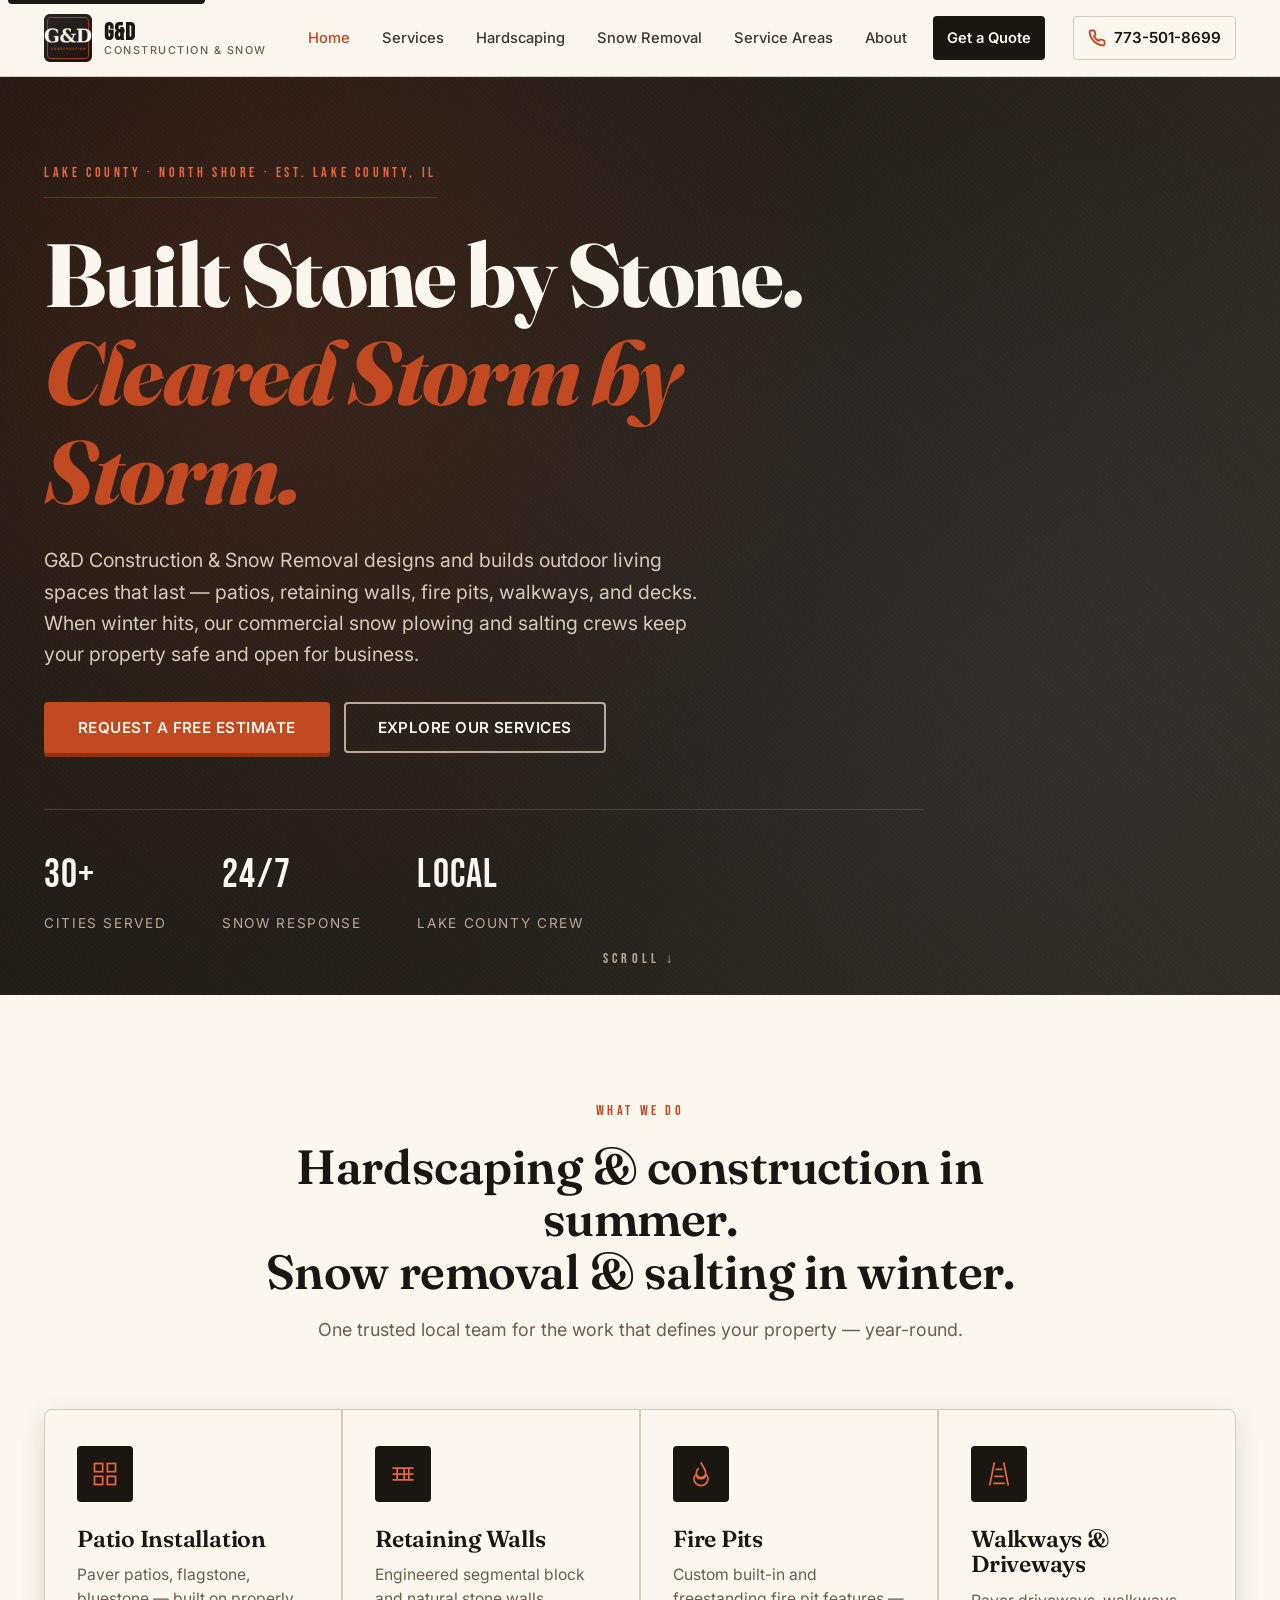
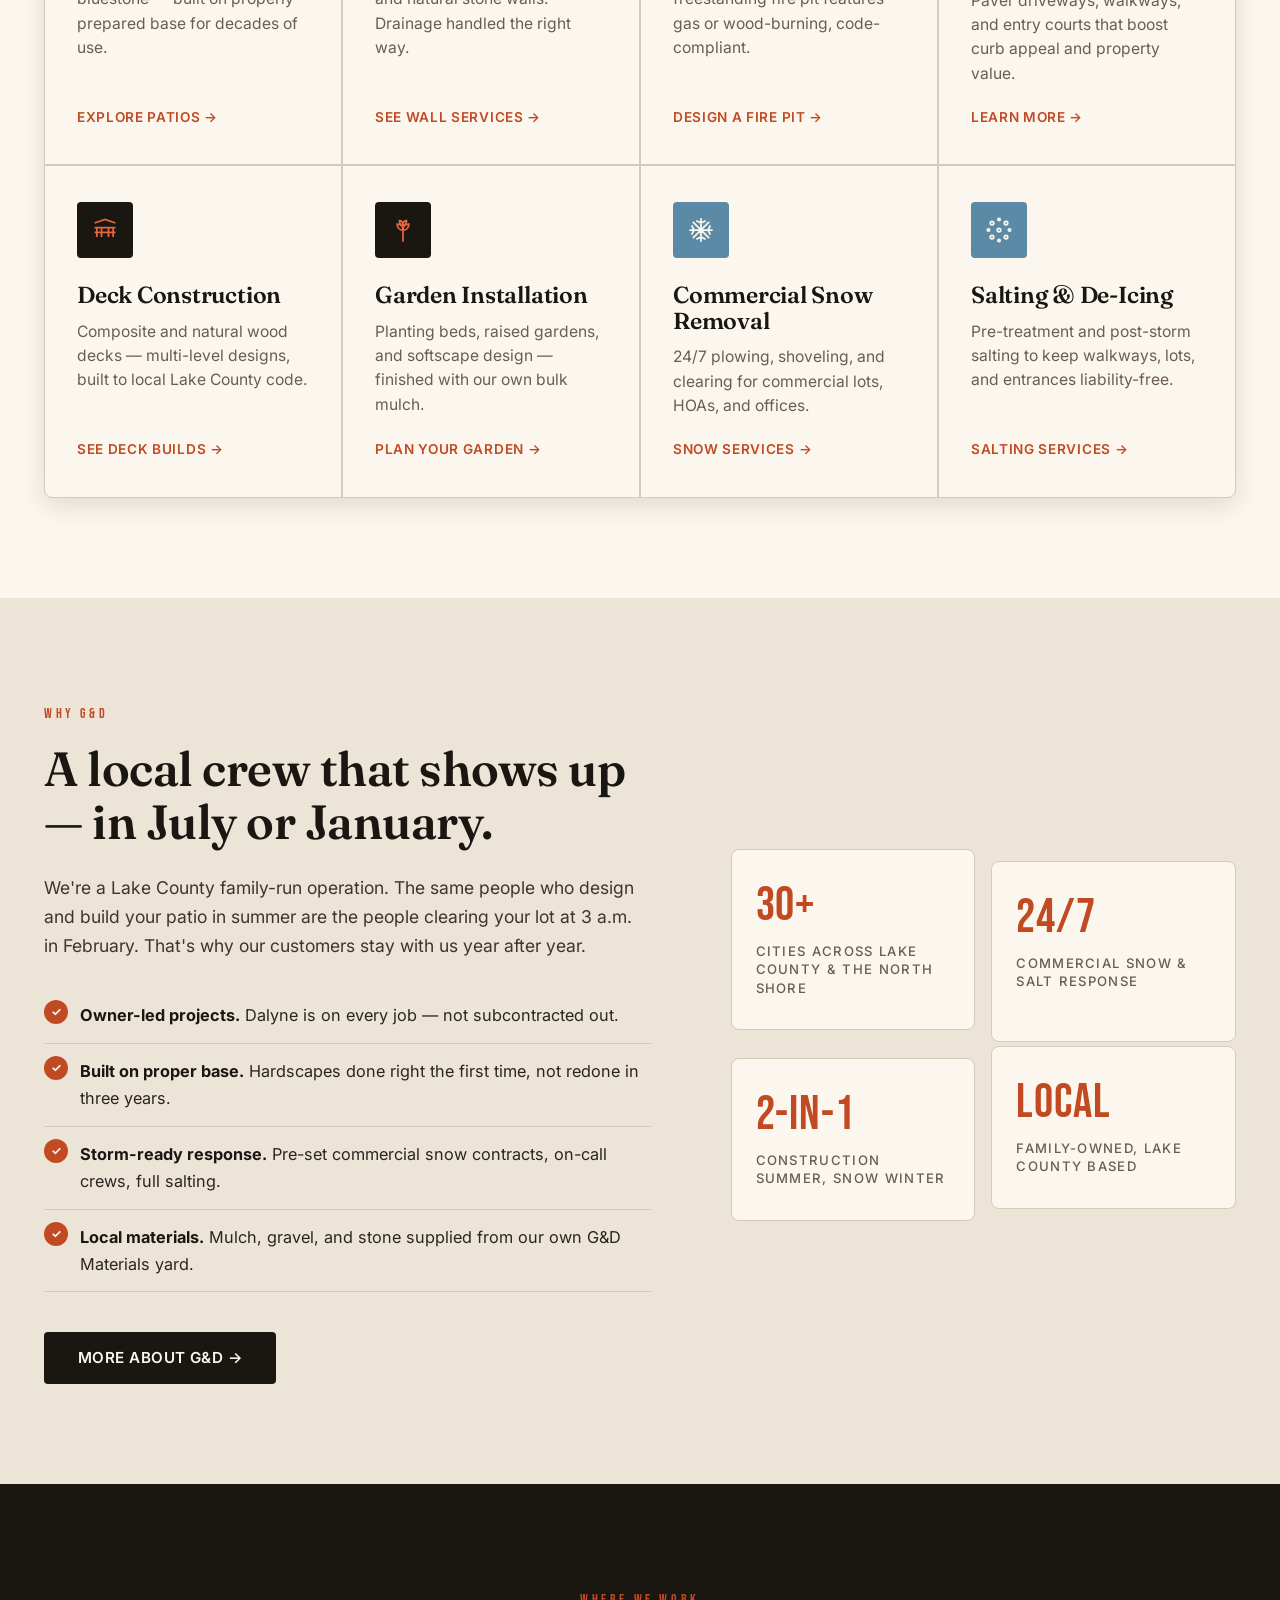
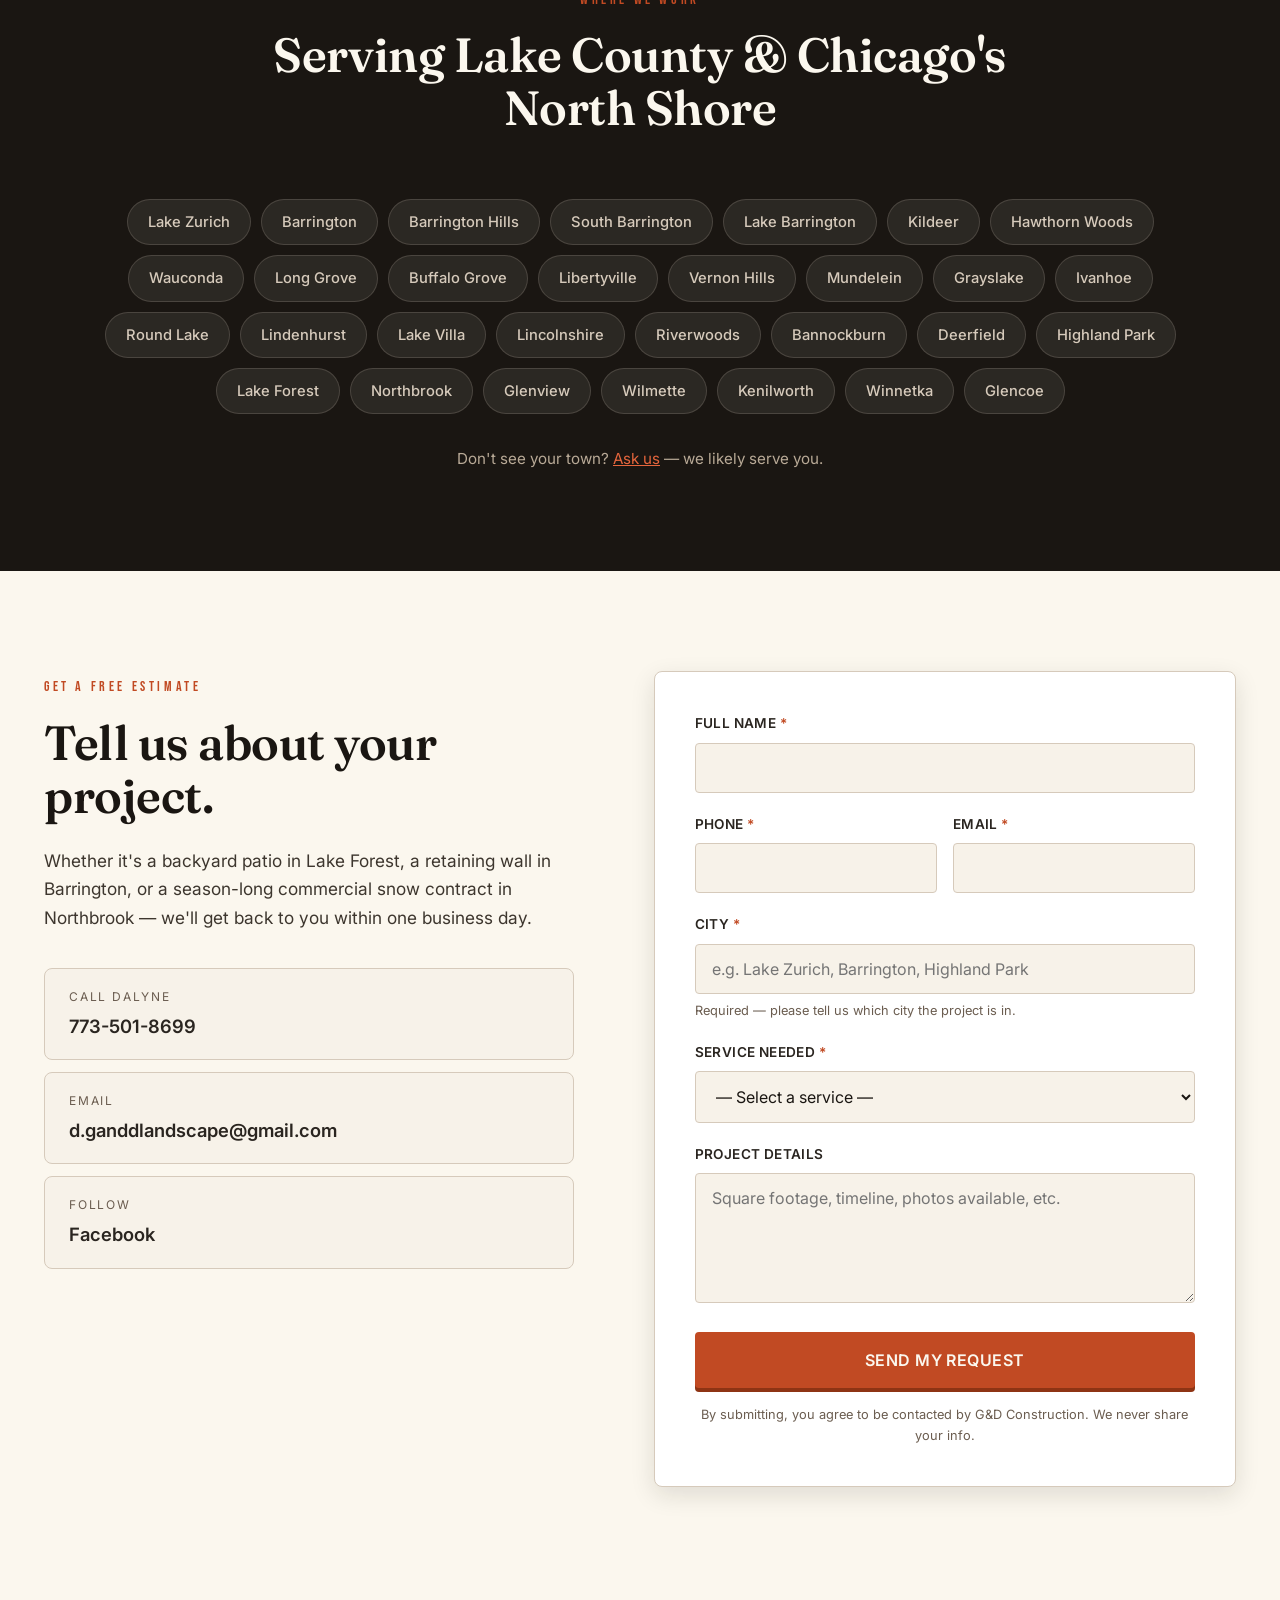
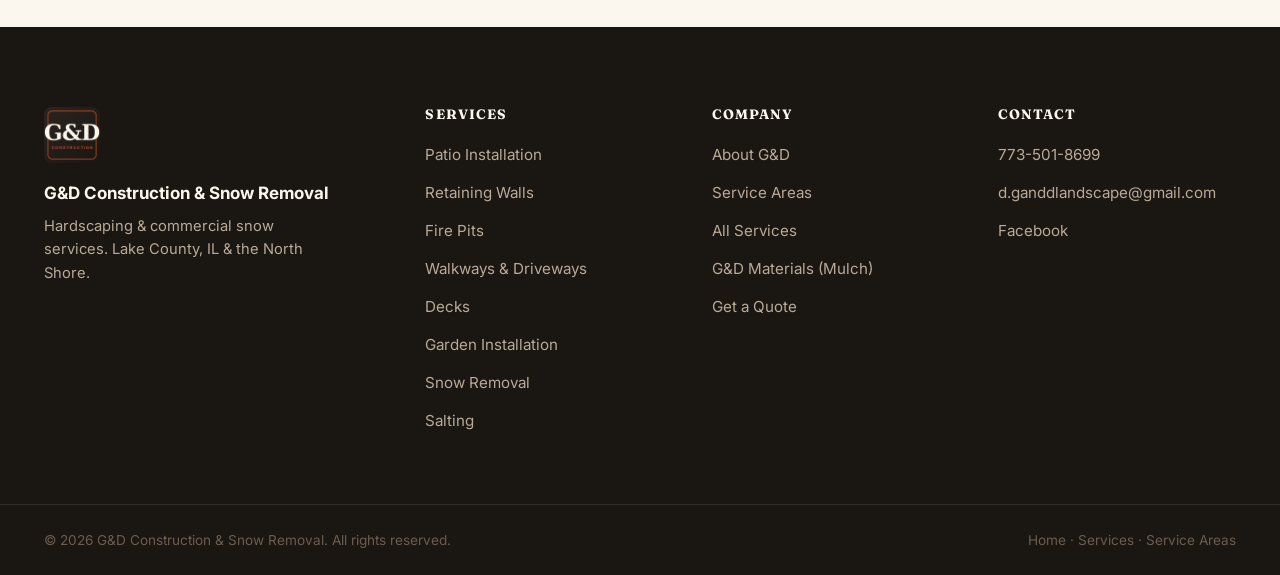
==== index.html @ 73d2a0c6 "Add files via upload" ====
<!DOCTYPE html>
<html lang="en">
<head>
<meta charset="UTF-8">
<meta name="viewport" content="width=device-width, initial-scale=1.0">
<title>G&D Construction & Snow Removal | Hardscaping, Patios & Snow Plowing in Lake County, IL</title>
<meta name="description" content="G&D Construction & Snow Removal serves Lake County and Chicago's North Shore with patios, retaining walls, fire pits, decks, driveways, and commercial snow removal & salting. Call 773-501-8699.">
<meta name="keywords" content="hardscaping Lake County IL, patio installation North Shore, retaining walls, fire pits, snow removal Lake County, commercial snow plowing, salting services, decks, driveways, walkways, Lake Zurich, Barrington, Highland Park, Lake Forest">
<meta name="author" content="G&D Construction & Snow Removal">
<meta name="robots" content="index, follow">
<link rel="canonical" href="https://gdconstructionsnow.com/">

<!-- Open Graph -->
<meta property="og:title" content="G&D Construction & Snow Removal | Lake County & North Shore">
<meta property="og:description" content="Premier hardscaping, patios, retaining walls, decks, and commercial snow removal across Lake County and Chicago's North Shore.">
<meta property="og:type" content="website">
<meta property="og:url" content="https://gdconstructionsnow.com/">
<meta property="og:image" content="https://gdconstructionsnow.com/og-image.jpg">

<!-- Twitter Card -->
<meta name="twitter:card" content="summary_large_image">
<meta name="twitter:title" content="G&D Construction & Snow Removal">
<meta name="twitter:description" content="Hardscaping, patios, retaining walls, and commercial snow removal in Lake County, IL.">

<link rel="manifest" href="manifest.json">
<link rel="icon" type="image/png" href="GD.png">

<!-- Fonts -->
<link rel="preconnect" href="https://fonts.googleapis.com">
<link rel="preconnect" href="https://fonts.gstatic.com" crossorigin>
<link rel="stylesheet" href="https://fonts.googleapis.com/css2?family=Bebas+Neue&family=Fraunces:ital,opsz,wght@0,9..144,400;0,9..144,600;0,9..144,800;1,9..144,400&family=Inter:wght@400;500;600;700&display=swap">

<link rel="stylesheet" href="styles.css">

<!-- Schema.org LocalBusiness -->
<script type="application/ld+json">
{
  "@context": "https://schema.org",
  "@type": "GeneralContractor",
  "name": "G&D Construction & Snow Removal",
  "image": "https://gdconstructionsnow.com/GD.png",
  "@id": "https://gdconstructionsnow.com/",
  "url": "https://gdconstructionsnow.com/",
  "telephone": "+1-773-501-8699",
  "email": "d.ganddlandscape@gmail.com",
  "priceRange": "$$",
  "address": {
    "@type": "PostalAddress",
    "addressRegion": "IL",
    "addressCountry": "US",
    "addressLocality": "Lake County"
  },
  "areaServed": [
    "Kildeer, IL", "Wauconda, IL", "Lake Zurich, IL", "Grayslake, IL", "Ivanhoe, IL",
    "Round Lake, IL", "Lindenhurst, IL", "Lake Villa, IL", "Barrington Hills, IL",
    "South Barrington, IL", "Lake Barrington, IL", "Winnetka, IL", "Glencoe, IL",
    "Highland Park, IL", "Lake Forest, IL", "Northbrook, IL", "Wilmette, IL",
    "Glenview, IL", "Deerfield, IL", "Kenilworth, IL", "Libertyville, IL",
    "Vernon Hills, IL", "Mundelein, IL", "Long Grove, IL", "Buffalo Grove, IL",
    "Barrington, IL", "Lincolnshire, IL", "Hawthorn Woods, IL", "Riverwoods, IL",
    "Bannockburn, IL"
  ],
  "openingHoursSpecification": {
    "@type": "OpeningHoursSpecification",
    "dayOfWeek": ["Monday","Tuesday","Wednesday","Thursday","Friday","Saturday"],
    "opens": "07:00",
    "closes": "18:00"
  },
  "sameAs": [
    "https://www.facebook.com/profile.php?id=61575381793663"
  ],
  "hasOfferCatalog": {
    "@type": "OfferCatalog",
    "name": "Construction & Snow Services",
    "itemListElement": [
      {"@type":"Offer","itemOffered":{"@type":"Service","name":"Patio Installation"}},
      {"@type":"Offer","itemOffered":{"@type":"Service","name":"Retaining Walls"}},
      {"@type":"Offer","itemOffered":{"@type":"Service","name":"Fire Pits"}},
      {"@type":"Offer","itemOffered":{"@type":"Service","name":"Walkways & Driveways"}},
      {"@type":"Offer","itemOffered":{"@type":"Service","name":"Decks"}},
      {"@type":"Offer","itemOffered":{"@type":"Service","name":"Garden Construction"}},
      {"@type":"Offer","itemOffered":{"@type":"Service","name":"Commercial Snow Removal"}},
      {"@type":"Offer","itemOffered":{"@type":"Service","name":"Salting Services"}}
    ]
  }
}
</script>
</head>
<body>

<!-- Skip link for accessibility -->
<a href="#main" class="skip-link">Skip to main content</a>

<!-- Header -->
<header class="site-header">
  <div class="container header-inner">
    <a href="index.html" class="logo" aria-label="G&D Construction & Snow Removal home">
      <img src="GD.png" alt="G&D Construction Logo" width="56" height="56">
      <span class="logo-text"><strong>G&amp;D</strong><em>Construction &amp; Snow</em></span>
    </a>
    <nav class="primary-nav" aria-label="Primary">
      <button class="nav-toggle" aria-expanded="false" aria-controls="nav-menu">
        <span></span><span></span><span></span>
        <span class="sr-only">Menu</span>
      </button>
      <ul id="nav-menu">
        <li><a href="index.html" class="active">Home</a></li>
        <li><a href="services.html">Services</a></li>
        <li><a href="hardscaping.html">Hardscaping</a></li>
        <li><a href="snow-removal.html">Snow Removal</a></li>
        <li><a href="service-areas.html">Service Areas</a></li>
        <li><a href="about.html">About</a></li>
        <li><a href="#contact" class="btn-nav">Get a Quote</a></li>
      </ul>
    </nav>
    <a href="tel:7735018699" class="phone-cta" aria-label="Call 773-501-8699">
      <svg width="18" height="18" viewBox="0 0 24 24" fill="none" stroke="currentColor" stroke-width="2.5"><path d="M22 16.92v3a2 2 0 0 1-2.18 2 19.79 19.79 0 0 1-8.63-3.07 19.5 19.5 0 0 1-6-6 19.79 19.79 0 0 1-3.07-8.67A2 2 0 0 1 4.11 2h3a2 2 0 0 1 2 1.72 12.84 12.84 0 0 0 .7 2.81 2 2 0 0 1-.45 2.11L8.09 9.91a16 16 0 0 0 6 6l1.27-1.27a2 2 0 0 1 2.11-.45 12.84 12.84 0 0 0 2.81.7A2 2 0 0 1 22 16.92z"/></svg>
      773-501-8699
    </a>
  </div>
</header>

<main id="main">

<!-- Hero -->
<section class="hero">
  <div class="hero-bg" aria-hidden="true"></div>
  <div class="container hero-inner">
    <div class="hero-content">
      <span class="eyebrow">Lake County &middot; North Shore &middot; Est. Lake County, IL</span>
      <h1>Built Stone by Stone.<br><span class="accent">Cleared Storm by Storm.</span></h1>
      <p class="lede">G&amp;D Construction &amp; Snow Removal designs and builds outdoor living spaces that last — patios, retaining walls, fire pits, walkways, and decks. When winter hits, our commercial snow plowing and salting crews keep your property safe and open for business.</p>
      <div class="hero-ctas">
        <a href="#contact" class="btn btn-primary">Request a Free Estimate</a>
        <a href="services.html" class="btn btn-ghost">Explore Our Services</a>
      </div>
      <ul class="hero-trust">
        <li><strong>30+</strong> Cities Served</li>
        <li><strong>24/7</strong> Snow Response</li>
        <li><strong>Local</strong> Lake County Crew</li>
      </ul>
    </div>
  </div>
  <div class="hero-scroll" aria-hidden="true">Scroll ↓</div>
</section>

<!-- Services Grid -->
<section class="services-section section-pad" id="services">
  <div class="container">
    <div class="section-head">
      <span class="section-eyebrow">What We Do</span>
      <h2>Hardscaping &amp; construction in summer.<br>Snow removal &amp; salting in winter.</h2>
      <p>One trusted local team for the work that defines your property — year-round.</p>
    </div>

    <div class="service-grid">
      <a href="patios.html" class="service-card">
        <div class="service-icon" aria-hidden="true">
          <svg viewBox="0 0 24 24" fill="none" stroke="currentColor" stroke-width="1.5"><rect x="3" y="3" width="7" height="7"/><rect x="14" y="3" width="7" height="7"/><rect x="3" y="14" width="7" height="7"/><rect x="14" y="14" width="7" height="7"/></svg>
        </div>
        <h3>Patio Installation</h3>
        <p>Paver patios, flagstone, bluestone — built on properly prepared base for decades of use.</p>
        <span class="card-link">Explore patios →</span>
      </a>

      <a href="retaining-walls.html" class="service-card">
        <div class="service-icon" aria-hidden="true">
          <svg viewBox="0 0 24 24" fill="none" stroke="currentColor" stroke-width="1.5"><path d="M3 7h18M3 12h18M3 17h18M7 7v10M13 7v10M17 7v10"/></svg>
        </div>
        <h3>Retaining Walls</h3>
        <p>Engineered segmental block and natural stone walls. Drainage handled the right way.</p>
        <span class="card-link">See wall services →</span>
      </a>

      <a href="fire-pits.html" class="service-card">
        <div class="service-icon" aria-hidden="true">
          <svg viewBox="0 0 24 24" fill="none" stroke="currentColor" stroke-width="1.5"><path d="M12 2c1 4 4 5 4 9a4 4 0 0 1-8 0c0-2 1-3 2-4M12 22a6 6 0 0 0 6-6c0-2-1-3-2-4 0 3-2 4-4 4s-4-1-4-4c-1 1-2 2-2 4a6 6 0 0 0 6 6z"/></svg>
        </div>
        <h3>Fire Pits</h3>
        <p>Custom built-in and freestanding fire pit features — gas or wood-burning, code-compliant.</p>
        <span class="card-link">Design a fire pit →</span>
      </a>

      <a href="walkways-driveways.html" class="service-card">
        <div class="service-icon" aria-hidden="true">
          <svg viewBox="0 0 24 24" fill="none" stroke="currentColor" stroke-width="1.5"><path d="M4 22l4-20M20 22l-4-20M9 8h6M8 14h8M7 20h10"/></svg>
        </div>
        <h3>Walkways &amp; Driveways</h3>
        <p>Paver driveways, walkways, and entry courts that boost curb appeal and property value.</p>
        <span class="card-link">Learn more →</span>
      </a>

      <a href="decks.html" class="service-card">
        <div class="service-icon" aria-hidden="true">
          <svg viewBox="0 0 24 24" fill="none" stroke="currentColor" stroke-width="1.5"><path d="M3 10h18M3 14h18M5 10v8M9 10v8M15 10v8M19 10v8M3 6l9-3 9 3"/></svg>
        </div>
        <h3>Deck Construction</h3>
        <p>Composite and natural wood decks — multi-level designs, built to local Lake County code.</p>
        <span class="card-link">See deck builds →</span>
      </a>

      <a href="gardens.html" class="service-card">
        <div class="service-icon" aria-hidden="true">
          <svg viewBox="0 0 24 24" fill="none" stroke="currentColor" stroke-width="1.5"><path d="M12 22V12M12 12c-3 0-5-2-5-5 3 0 5 2 5 5zM12 12c3 0 5-2 5-5-3 0-5 2-5 5zM12 8c0-2 1-4 3-4 0 2-1 4-3 4zM12 8c0-2-1-4-3-4 0 2 1 4 3 4z"/></svg>
        </div>
        <h3>Garden Installation</h3>
        <p>Planting beds, raised gardens, and softscape design — finished with our own bulk mulch.</p>
        <span class="card-link">Plan your garden →</span>
      </a>

      <a href="snow-removal.html" class="service-card service-card-snow">
        <div class="service-icon" aria-hidden="true">
          <svg viewBox="0 0 24 24" fill="none" stroke="currentColor" stroke-width="1.5"><path d="M12 2v20M2 12h20M5 5l14 14M19 5L5 19M8 4l4 2 4-2M8 20l4-2 4 2M4 8l2 4-2 4M20 8l-2 4 2 4"/></svg>
        </div>
        <h3>Commercial Snow Removal</h3>
        <p>24/7 plowing, shoveling, and clearing for commercial lots, HOAs, and offices.</p>
        <span class="card-link">Snow services →</span>
      </a>

      <a href="salting.html" class="service-card service-card-snow">
        <div class="service-icon" aria-hidden="true">
          <svg viewBox="0 0 24 24" fill="none" stroke="currentColor" stroke-width="1.5"><circle cx="6" cy="6" r="1.5"/><circle cx="18" cy="6" r="1.5"/><circle cx="6" cy="18" r="1.5"/><circle cx="18" cy="18" r="1.5"/><circle cx="12" cy="12" r="1.5"/><circle cx="12" cy="3" r="1"/><circle cx="12" cy="21" r="1"/><circle cx="3" cy="12" r="1"/><circle cx="21" cy="12" r="1"/></svg>
        </div>
        <h3>Salting &amp; De-Icing</h3>
        <p>Pre-treatment and post-storm salting to keep walkways, lots, and entrances liability-free.</p>
        <span class="card-link">Salting services →</span>
      </a>
    </div>
  </div>
</section>

<!-- Why Us -->
<section class="why-section section-pad">
  <div class="container why-inner">
    <div class="why-text">
      <span class="section-eyebrow">Why G&amp;D</span>
      <h2>A local crew that shows up — in July or January.</h2>
      <p>We're a Lake County family-run operation. The same people who design and build your patio in summer are the people clearing your lot at 3 a.m. in February. That's why our customers stay with us year after year.</p>
      <ul class="why-list">
        <li><strong>Owner-led projects.</strong> Dalyne is on every job — not subcontracted out.</li>
        <li><strong>Built on proper base.</strong> Hardscapes done right the first time, not redone in three years.</li>
        <li><strong>Storm-ready response.</strong> Pre-set commercial snow contracts, on-call crews, full salting.</li>
        <li><strong>Local materials.</strong> Mulch, gravel, and stone supplied from our own G&amp;D Materials yard.</li>
      </ul>
      <a href="about.html" class="btn btn-secondary">More about G&amp;D →</a>
    </div>
    <div class="why-stats">
      <div class="stat"><span class="stat-num">30+</span><span class="stat-label">Cities Across Lake County &amp; the North Shore</span></div>
      <div class="stat"><span class="stat-num">24/7</span><span class="stat-label">Commercial Snow &amp; Salt Response</span></div>
      <div class="stat"><span class="stat-num">2-in-1</span><span class="stat-label">Construction Summer, Snow Winter</span></div>
      <div class="stat"><span class="stat-num">Local</span><span class="stat-label">Family-Owned, Lake County Based</span></div>
    </div>
  </div>
</section>

<!-- Service Areas Strip -->
<section class="areas-strip section-pad">
  <div class="container">
    <div class="section-head section-head-light">
      <span class="section-eyebrow">Where We Work</span>
      <h2>Serving Lake County &amp; Chicago's North Shore</h2>
    </div>
    <div class="areas-cloud">
      <a href="service-areas.html#lake-zurich">Lake Zurich</a>
      <a href="service-areas.html#barrington">Barrington</a>
      <a href="service-areas.html#barrington-hills">Barrington Hills</a>
      <a href="service-areas.html#south-barrington">South Barrington</a>
      <a href="service-areas.html#lake-barrington">Lake Barrington</a>
      <a href="service-areas.html#kildeer">Kildeer</a>
      <a href="service-areas.html#hawthorn-woods">Hawthorn Woods</a>
      <a href="service-areas.html#wauconda">Wauconda</a>
      <a href="service-areas.html#long-grove">Long Grove</a>
      <a href="service-areas.html#buffalo-grove">Buffalo Grove</a>
      <a href="service-areas.html#libertyville">Libertyville</a>
      <a href="service-areas.html#vernon-hills">Vernon Hills</a>
      <a href="service-areas.html#mundelein">Mundelein</a>
      <a href="service-areas.html#grayslake">Grayslake</a>
      <a href="service-areas.html#ivanhoe">Ivanhoe</a>
      <a href="service-areas.html#round-lake">Round Lake</a>
      <a href="service-areas.html#lindenhurst">Lindenhurst</a>
      <a href="service-areas.html#lake-villa">Lake Villa</a>
      <a href="service-areas.html#lincolnshire">Lincolnshire</a>
      <a href="service-areas.html#riverwoods">Riverwoods</a>
      <a href="service-areas.html#bannockburn">Bannockburn</a>
      <a href="service-areas.html#deerfield">Deerfield</a>
      <a href="service-areas.html#highland-park">Highland Park</a>
      <a href="service-areas.html#lake-forest">Lake Forest</a>
      <a href="service-areas.html#northbrook">Northbrook</a>
      <a href="service-areas.html#glenview">Glenview</a>
      <a href="service-areas.html#wilmette">Wilmette</a>
      <a href="service-areas.html#kenilworth">Kenilworth</a>
      <a href="service-areas.html#winnetka">Winnetka</a>
      <a href="service-areas.html#glencoe">Glencoe</a>
    </div>
    <p class="areas-note">Don't see your town? <a href="#contact">Ask us</a> — we likely serve you.</p>
  </div>
</section>

<!-- Contact / Quote Form -->
<section class="contact-section section-pad" id="contact">
  <div class="container contact-inner">
    <div class="contact-text">
      <span class="section-eyebrow">Get a Free Estimate</span>
      <h2>Tell us about your project.</h2>
      <p>Whether it's a backyard patio in Lake Forest, a retaining wall in Barrington, or a season-long commercial snow contract in Northbrook — we'll get back to you within one business day.</p>

      <div class="contact-cards">
        <a href="tel:7735018699" class="contact-card">
          <span class="contact-card-label">Call Dalyne</span>
          <strong>773-501-8699</strong>
        </a>
        <a href="mailto:d.ganddlandscape@gmail.com" class="contact-card">
          <span class="contact-card-label">Email</span>
          <strong>d.ganddlandscape@gmail.com</strong>
        </a>
        <a href="https://www.facebook.com/profile.php?id=61575381793663" class="contact-card" target="_blank" rel="noopener">
          <span class="contact-card-label">Follow</span>
          <strong>Facebook</strong>
        </a>
      </div>
    </div>

    <form class="quote-form" action="https://formsubmit.co/d.ganddlandscape@gmail.com" method="POST">
      <input type="hidden" name="_subject" value="New Quote Request — G&D Construction Website">
      <input type="hidden" name="_captcha" value="true">
      <input type="hidden" name="_template" value="table">
      <input type="hidden" name="_next" value="https://gdconstructionsnow.com/thank-you.html">
      <input type="text" name="_honey" style="display:none">

      <div class="form-row">
        <label for="name">Full Name <span class="req">*</span></label>
        <input type="text" id="name" name="name" required autocomplete="name">
      </div>

      <div class="form-row form-row-split">
        <div>
          <label for="phone">Phone <span class="req">*</span></label>
          <input type="tel" id="phone" name="phone" required autocomplete="tel">
        </div>
        <div>
          <label for="email">Email <span class="req">*</span></label>
          <input type="email" id="email" name="email" required autocomplete="email">
        </div>
      </div>

      <!-- City is MANDATORY per client request -->
      <div class="form-row">
        <label for="city">City <span class="req">*</span></label>
        <input type="text" id="city" name="city" required placeholder="e.g. Lake Zurich, Barrington, Highland Park" autocomplete="address-level2">
        <small class="form-help">Required — please tell us which city the project is in.</small>
      </div>

      <div class="form-row">
        <label for="service">Service Needed <span class="req">*</span></label>
        <select id="service" name="service" required>
          <option value="">— Select a service —</option>
          <optgroup label="Construction & Hardscaping">
            <option>Patio Installation</option>
            <option>Retaining Wall</option>
            <option>Fire Pit</option>
            <option>Walkway</option>
            <option>Driveway (Pavers)</option>
            <option>Deck Construction</option>
            <option>Garden / Landscape Beds</option>
          </optgroup>
          <optgroup label="Snow & Ice">
            <option>Residential Snow Removal</option>
            <option>Commercial Snow Removal</option>
            <option>Salting / De-Icing</option>
            <option>Seasonal Snow Contract</option>
          </optgroup>
          <optgroup label="Mulch & Materials">
            <option>Bulk Mulch Delivery</option>
            <option>Gravel / Stone / Topsoil</option>
          </optgroup>
          <option>Other / Not Sure Yet</option>
        </select>
      </div>

      <div class="form-row">
        <label for="message">Project Details</label>
        <textarea id="message" name="message" rows="5" placeholder="Square footage, timeline, photos available, etc."></textarea>
      </div>

      <button type="submit" class="btn btn-primary btn-block">Send My Request</button>
      <p class="form-foot">By submitting, you agree to be contacted by G&amp;D Construction. We never share your info.</p>
    </form>
  </div>
</section>

</main>

<!-- Footer -->
<footer class="site-footer">
  <div class="container footer-inner">
    <div class="footer-col footer-brand">
      <img src="GD.png" alt="G&D Construction Logo" width="56" height="56">
      <p><strong>G&amp;D Construction &amp; Snow Removal</strong></p>
      <p class="footer-tag">Hardscaping &amp; commercial snow services. Lake County, IL &amp; the North Shore.</p>
    </div>

    <div class="footer-col">
      <h4>Services</h4>
      <ul>
        <li><a href="patios.html">Patio Installation</a></li>
        <li><a href="retaining-walls.html">Retaining Walls</a></li>
        <li><a href="fire-pits.html">Fire Pits</a></li>
        <li><a href="walkways-driveways.html">Walkways &amp; Driveways</a></li>
        <li><a href="decks.html">Decks</a></li>
        <li><a href="gardens.html">Garden Installation</a></li>
        <li><a href="snow-removal.html">Snow Removal</a></li>
        <li><a href="salting.html">Salting</a></li>
      </ul>
    </div>

    <div class="footer-col">
      <h4>Company</h4>
      <ul>
        <li><a href="about.html">About G&amp;D</a></li>
        <li><a href="service-areas.html">Service Areas</a></li>
        <li><a href="services.html">All Services</a></li>
        <li><a href="https://gdmulchmaterials.com" target="_blank" rel="noopener">G&amp;D Materials (Mulch)</a></li>
        <li><a href="#contact">Get a Quote</a></li>
      </ul>
    </div>

    <div class="footer-col">
      <h4>Contact</h4>
      <ul class="footer-contact">
        <li><a href="tel:7735018699">773-501-8699</a></li>
        <li><a href="mailto:d.ganddlandscape@gmail.com">d.ganddlandscape@gmail.com</a></li>
        <li><a href="https://www.facebook.com/profile.php?id=61575381793663" target="_blank" rel="noopener">Facebook</a></li>
      </ul>
    </div>
  </div>
  <div class="footer-bottom">
    <div class="container">
      <p>&copy; <span id="year"></span> G&amp;D Construction &amp; Snow Removal. All rights reserved.</p>
      <p class="footer-bottom-links"><a href="index.html">Home</a> · <a href="services.html">Services</a> · <a href="service-areas.html">Service Areas</a></p>
    </div>
  </div>
</footer>

<script src="script.js"></script>
</body>
</html>
---- styles.css ----
/* =========================================================
   G&D Construction & Snow Removal — Master Stylesheet
   Aesthetic: refined industrial + warm stone, terracotta accents
   ========================================================= */

:root {
  /* Color system */
  --stone-900: #1a1612;       /* deep charcoal stone */
  --stone-800: #2a2520;
  --stone-700: #3d362e;
  --stone-500: #6b5d50;
  --stone-300: #b9aa97;
  --stone-200: #d6cabb;
  --stone-100: #ece4d7;
  --stone-50:  #f7f2e9;
  --paper:     #fbf7ee;
  --white:     #ffffff;

  --terracotta: #c14a23;       /* signature accent */
  --terracotta-dark: #8e3414;
  --terracotta-glow: #e6663d;

  --moss: #4a5d3a;             /* secondary accent */
  --ice-blue: #5b8aa6;         /* snow service accent */

  --success: #3d6b3d;
  --error: #b13c2a;

  /* Typography */
  --font-display: 'Bebas Neue', 'Impact', sans-serif;
  --font-serif: 'Fraunces', 'Georgia', serif;
  --font-body: 'Inter', -apple-system, BlinkMacSystemFont, sans-serif;

  /* Layout */
  --container: 1240px;
  --container-narrow: 960px;
  --radius: 4px;
  --radius-lg: 8px;
  --shadow-sm: 0 2px 8px rgba(26,22,18,.08);
  --shadow-md: 0 8px 24px rgba(26,22,18,.12);
  --shadow-lg: 0 20px 60px rgba(26,22,18,.18);

  --transition: 220ms cubic-bezier(.4,0,.2,1);
}

* { box-sizing: border-box; margin: 0; padding: 0; }

html { scroll-behavior: smooth; }

body {
  font-family: var(--font-body);
  font-size: 17px;
  line-height: 1.65;
  color: var(--stone-800);
  background: var(--paper);
  -webkit-font-smoothing: antialiased;
  -moz-osx-font-smoothing: grayscale;
  overflow-x: hidden;
}

img { max-width: 100%; height: auto; display: block; }

a { color: var(--terracotta-dark); text-decoration: none; transition: color var(--transition); }
a:hover { color: var(--terracotta); }

.container { max-width: var(--container); margin: 0 auto; padding: 0 24px; }
.container-narrow { max-width: var(--container-narrow); margin: 0 auto; padding: 0 24px; }

.sr-only {
  position: absolute; width: 1px; height: 1px;
  padding: 0; margin: -1px; overflow: hidden;
  clip: rect(0,0,0,0); white-space: nowrap; border: 0;
}

.skip-link {
  position: absolute; top: -40px; left: 8px;
  background: var(--stone-900); color: var(--paper);
  padding: 8px 16px; z-index: 1000; border-radius: var(--radius);
}
.skip-link:focus { top: 8px; color: var(--paper); }

/* =========================================================
   Typography
   ========================================================= */
h1, h2, h3, h4 { font-family: var(--font-serif); font-weight: 600; line-height: 1.1; color: var(--stone-900); letter-spacing: -.01em; }
h1 { font-size: clamp(2.5rem, 6vw, 5rem); font-weight: 800; }
h2 { font-size: clamp(1.9rem, 4vw, 3rem); }
h3 { font-size: 1.4rem; font-weight: 600; }
h4 { font-size: 1rem; font-weight: 700; text-transform: uppercase; letter-spacing: .08em; }

.eyebrow, .section-eyebrow {
  display: inline-block;
  font-family: var(--font-display);
  font-size: .9rem;
  letter-spacing: .25em;
  color: var(--terracotta);
  margin-bottom: 18px;
  text-transform: uppercase;
}

.accent { color: var(--terracotta); font-style: italic; }

.lede {
  font-size: 1.18rem;
  line-height: 1.6;
  color: var(--stone-700);
  margin: 24px 0 32px;
  max-width: 620px;
}

/* =========================================================
   Buttons
   ========================================================= */
.btn {
  display: inline-flex;
  align-items: center;
  justify-content: center;
  gap: 10px;
  padding: 16px 32px;
  font-family: var(--font-body);
  font-size: .95rem;
  font-weight: 600;
  letter-spacing: .03em;
  text-transform: uppercase;
  border: 2px solid transparent;
  border-radius: var(--radius);
  cursor: pointer;
  transition: all var(--transition);
  text-decoration: none;
  line-height: 1;
}
.btn-primary {
  background: var(--terracotta);
  color: var(--paper);
  border-color: var(--terracotta);
  box-shadow: 0 4px 0 var(--terracotta-dark);
}
.btn-primary:hover {
  background: var(--terracotta-dark);
  border-color: var(--terracotta-dark);
  color: var(--paper);
  transform: translateY(-2px);
  box-shadow: 0 6px 0 var(--stone-900);
}
.btn-secondary {
  background: var(--stone-900);
  color: var(--paper);
  border-color: var(--stone-900);
}
.btn-secondary:hover { background: var(--stone-700); border-color: var(--stone-700); color: var(--paper); transform: translateY(-2px); }
.btn-ghost {
  background: transparent;
  color: var(--stone-900);
  border-color: var(--stone-900);
}
.btn-ghost:hover { background: var(--stone-900); color: var(--paper); }
.btn-block { width: 100%; padding: 18px; font-size: 1rem; }

/* =========================================================
   Header
   ========================================================= */
.site-header {
  position: sticky;
  top: 0;
  z-index: 100;
  background: rgba(251, 247, 238, .96);
  backdrop-filter: blur(12px);
  border-bottom: 1px solid var(--stone-200);
}
.header-inner {
  display: flex;
  align-items: center;
  justify-content: space-between;
  padding-top: 14px;
  padding-bottom: 14px;
  gap: 24px;
}
.logo {
  display: flex;
  align-items: center;
  gap: 12px;
  color: var(--stone-900);
}
.logo:hover { color: var(--stone-900); }
.logo img { width: 48px; height: 48px; object-fit: contain; }
.logo-text {
  display: flex;
  flex-direction: column;
  line-height: 1.05;
  font-style: normal;
}
.logo-text strong {
  font-family: var(--font-display);
  font-size: 1.5rem;
  letter-spacing: .04em;
  color: var(--stone-900);
}
.logo-text em {
  font-style: normal;
  font-size: .68rem;
  font-weight: 500;
  letter-spacing: .14em;
  text-transform: uppercase;
  color: var(--stone-500);
}

.primary-nav { flex: 1; display: flex; justify-content: center; }
.primary-nav ul {
  display: flex;
  list-style: none;
  gap: 4px;
  align-items: center;
}
.primary-nav a {
  color: var(--stone-700);
  font-size: .92rem;
  font-weight: 500;
  padding: 10px 14px;
  border-radius: var(--radius);
  transition: all var(--transition);
  display: inline-block;
}
.primary-nav a:hover { color: var(--stone-900); background: var(--stone-100); }
.primary-nav a.active { color: var(--terracotta); }
.primary-nav .btn-nav {
  background: var(--stone-900);
  color: var(--paper);
  font-weight: 600;
  margin-left: 8px;
}
.primary-nav .btn-nav:hover { background: var(--terracotta); color: var(--paper); }

.phone-cta {
  display: inline-flex;
  align-items: center;
  gap: 8px;
  font-weight: 600;
  font-size: .95rem;
  color: var(--stone-900);
  padding: 8px 14px;
  border: 1.5px solid var(--stone-200);
  border-radius: var(--radius);
  transition: all var(--transition);
  white-space: nowrap;
}
.phone-cta:hover { border-color: var(--terracotta); color: var(--terracotta); }
.phone-cta svg { color: var(--terracotta); }

.nav-toggle { display: none; }

/* =========================================================
   Hero
   ========================================================= */
.hero {
  position: relative;
  min-height: 88vh;
  display: flex;
  align-items: center;
  overflow: hidden;
  padding: 80px 0 60px;
  background: var(--stone-900);
  color: var(--paper);
}
.hero-bg {
  position: absolute;
  inset: 0;
  background:
    radial-gradient(circle at 20% 30%, rgba(193,74,35,.18), transparent 50%),
    radial-gradient(circle at 80% 70%, rgba(91,138,166,.12), transparent 50%),
    linear-gradient(135deg, #1a1612 0%, #2a2520 60%, #3d362e 100%);
}
.hero-bg::after {
  content: '';
  position: absolute;
  inset: 0;
  background-image:
    repeating-linear-gradient(45deg, transparent 0, transparent 2px, rgba(255,255,255,.015) 2px, rgba(255,255,255,.015) 4px);
  opacity: .6;
}
.hero-bg::before {
  content: '';
  position: absolute;
  inset: 0;
  background:
    linear-gradient(transparent 0%, rgba(26,22,18,.4) 100%);
}
.hero-inner { position: relative; z-index: 2; width: 100%; }
.hero-content { max-width: 880px; }

.hero .eyebrow {
  color: var(--terracotta-glow);
  border-bottom: 1px solid rgba(230,102,61,.3);
  padding-bottom: 12px;
  margin-bottom: 28px;
}

.hero h1 {
  color: var(--paper);
  font-size: clamp(2.8rem, 7vw, 6rem);
  margin-bottom: 24px;
  letter-spacing: -.02em;
}

.hero .lede {
  color: var(--stone-200);
  font-size: 1.22rem;
  max-width: 680px;
}

.hero-ctas {
  display: flex;
  flex-wrap: wrap;
  gap: 14px;
  margin-bottom: 56px;
}
.hero .btn-ghost { color: var(--paper); border-color: var(--stone-300); }
.hero .btn-ghost:hover { background: var(--paper); color: var(--stone-900); }

.hero-trust {
  display: flex;
  list-style: none;
  gap: 56px;
  flex-wrap: wrap;
  padding-top: 32px;
  border-top: 1px solid rgba(217, 202, 187, .18);
}
.hero-trust li {
  display: flex;
  flex-direction: column;
  font-size: .85rem;
  color: var(--stone-300);
  letter-spacing: .12em;
  text-transform: uppercase;
}
.hero-trust strong {
  font-family: var(--font-display);
  font-size: 2.5rem;
  font-weight: 400;
  color: var(--paper);
  letter-spacing: .03em;
  margin-bottom: 4px;
}

.hero-scroll {
  position: absolute;
  bottom: 24px;
  left: 50%;
  transform: translateX(-50%);
  font-family: var(--font-display);
  font-size: .85rem;
  letter-spacing: .3em;
  color: var(--stone-300);
  z-index: 2;
  animation: bob 2.4s ease-in-out infinite;
}
@keyframes bob { 0%,100% { transform: translateX(-50%) translateY(0);} 50% { transform: translateX(-50%) translateY(8px);} }

/* =========================================================
   Sections
   ========================================================= */
.section-pad { padding: 100px 0; }
.section-head { text-align: center; max-width: 760px; margin: 0 auto 64px; }
.section-head p { font-size: 1.12rem; color: var(--stone-500); margin-top: 16px; }
.section-head-light .section-eyebrow { color: var(--terracotta); }

/* =========================================================
   Service Cards
   ========================================================= */
.service-grid {
  display: grid;
  grid-template-columns: repeat(auto-fit, minmax(280px, 1fr));
  gap: 2px;
  background: var(--stone-200);
  border: 1px solid var(--stone-200);
  border-radius: var(--radius-lg);
  overflow: hidden;
  box-shadow: var(--shadow-md);
}
.service-card {
  background: var(--paper);
  padding: 36px 32px;
  display: flex;
  flex-direction: column;
  text-decoration: none;
  color: inherit;
  position: relative;
  transition: all var(--transition);
}
.service-card:hover {
  background: var(--stone-50);
  color: inherit;
  transform: scale(1.02);
  z-index: 2;
  box-shadow: var(--shadow-lg);
}
.service-icon {
  width: 56px;
  height: 56px;
  border-radius: var(--radius);
  background: var(--stone-900);
  color: var(--terracotta-glow);
  display: flex;
  align-items: center;
  justify-content: center;
  margin-bottom: 24px;
  transition: all var(--transition);
}
.service-icon svg { width: 28px; height: 28px; }
.service-card:hover .service-icon { background: var(--terracotta); color: var(--paper); transform: rotate(-4deg); }
.service-card h3 {
  font-family: var(--font-serif);
  font-size: 1.45rem;
  margin-bottom: 12px;
}
.service-card p { color: var(--stone-500); font-size: .98rem; line-height: 1.55; flex: 1; }
.card-link {
  display: inline-block;
  margin-top: 20px;
  font-size: .85rem;
  font-weight: 600;
  letter-spacing: .05em;
  color: var(--terracotta);
  text-transform: uppercase;
}
.service-card-snow .service-icon { background: var(--ice-blue); color: var(--paper); }
.service-card-snow:hover .service-icon { background: var(--stone-900); color: var(--ice-blue); }

/* =========================================================
   Why Section
   ========================================================= */
.why-section { background: var(--stone-100); }
.why-inner {
  display: grid;
  grid-template-columns: 1.2fr 1fr;
  gap: 80px;
  align-items: center;
}
.why-text h2 { margin-bottom: 24px; }
.why-text > p { font-size: 1.1rem; color: var(--stone-700); margin-bottom: 28px; }

.why-list {
  list-style: none;
  margin-bottom: 40px;
}
.why-list li {
  position: relative;
  padding: 14px 0 14px 36px;
  border-bottom: 1px solid var(--stone-200);
  font-size: 1.02rem;
}
.why-list li:before {
  content: '✓';
  position: absolute;
  left: 0;
  top: 12px;
  width: 24px;
  height: 24px;
  background: var(--terracotta);
  color: var(--paper);
  border-radius: 50%;
  display: flex;
  align-items: center;
  justify-content: center;
  font-size: .75rem;
  font-weight: 700;
}
.why-list strong { color: var(--stone-900); }

.why-stats {
  display: grid;
  grid-template-columns: 1fr 1fr;
  gap: 16px;
}
.stat {
  background: var(--paper);
  padding: 32px 24px;
  border-radius: var(--radius-lg);
  border: 1px solid var(--stone-200);
  display: flex;
  flex-direction: column;
}
.stat:nth-child(1) { transform: translateY(-12px); }
.stat:nth-child(4) { transform: translateY(-12px); }
.stat-num {
  font-family: var(--font-display);
  font-size: 3rem;
  color: var(--terracotta);
  line-height: 1;
  margin-bottom: 12px;
  letter-spacing: .02em;
}
.stat-label {
  font-size: .82rem;
  text-transform: uppercase;
  letter-spacing: .1em;
  color: var(--stone-500);
  font-weight: 500;
  line-height: 1.4;
}

/* =========================================================
   Service Areas Strip
   ========================================================= */
.areas-strip {
  background: var(--stone-900);
  color: var(--paper);
  position: relative;
}
.areas-strip h2 { color: var(--paper); }
.areas-cloud {
  display: flex;
  flex-wrap: wrap;
  gap: 10px;
  justify-content: center;
  max-width: 1100px;
  margin: 0 auto 32px;
}
.areas-cloud a {
  padding: 10px 20px;
  background: rgba(251, 247, 238, .08);
  color: var(--stone-200);
  border: 1px solid rgba(217, 202, 187, .18);
  border-radius: 100px;
  font-size: .92rem;
  font-weight: 500;
  transition: all var(--transition);
}
.areas-cloud a:hover {
  background: var(--terracotta);
  border-color: var(--terracotta);
  color: var(--paper);
  transform: translateY(-2px);
}
.areas-note { text-align: center; color: var(--stone-300); font-size: .95rem; }
.areas-note a { color: var(--terracotta-glow); text-decoration: underline; }

/* =========================================================
   Contact / Quote Form
   ========================================================= */
.contact-section { background: var(--paper); position: relative; }
.contact-inner {
  display: grid;
  grid-template-columns: 1fr 1.1fr;
  gap: 80px;
  align-items: start;
}
.contact-text h2 { margin-bottom: 24px; }
.contact-text > p { font-size: 1.08rem; color: var(--stone-700); margin-bottom: 36px; }

.contact-cards {
  display: flex;
  flex-direction: column;
  gap: 12px;
}
.contact-card {
  display: flex;
  flex-direction: column;
  padding: 18px 24px;
  background: var(--stone-50);
  border: 1px solid var(--stone-200);
  border-radius: var(--radius-lg);
  transition: all var(--transition);
  color: inherit;
}
.contact-card:hover {
  background: var(--stone-900);
  color: var(--paper);
  border-color: var(--stone-900);
  transform: translateX(4px);
}
.contact-card-label {
  font-size: .75rem;
  letter-spacing: .15em;
  text-transform: uppercase;
  color: var(--stone-500);
  margin-bottom: 4px;
}
.contact-card:hover .contact-card-label { color: var(--terracotta-glow); }
.contact-card strong { font-size: 1.15rem; font-weight: 600; }

.quote-form {
  background: var(--white);
  padding: 40px;
  border-radius: var(--radius-lg);
  border: 1px solid var(--stone-200);
  box-shadow: var(--shadow-md);
}
.form-row { margin-bottom: 20px; }
.form-row-split {
  display: grid;
  grid-template-columns: 1fr 1fr;
  gap: 16px;
}
.form-row label {
  display: block;
  font-size: .85rem;
  font-weight: 600;
  margin-bottom: 8px;
  color: var(--stone-800);
  letter-spacing: .03em;
  text-transform: uppercase;
}
.req { color: var(--terracotta); }
.form-row input,
.form-row select,
.form-row textarea {
  width: 100%;
  padding: 14px 16px;
  font-family: var(--font-body);
  font-size: 1rem;
  border: 1.5px solid var(--stone-200);
  border-radius: var(--radius);
  background: var(--stone-50);
  color: var(--stone-900);
  transition: all var(--transition);
}
.form-row input:focus,
.form-row select:focus,
.form-row textarea:focus {
  outline: none;
  border-color: var(--terracotta);
  background: var(--white);
  box-shadow: 0 0 0 3px rgba(193,74,35,.12);
}
.form-row textarea { resize: vertical; min-height: 120px; }
.form-help {
  display: block;
  font-size: .8rem;
  color: var(--stone-500);
  margin-top: 6px;
}
.form-foot {
  font-size: .8rem;
  color: var(--stone-500);
  text-align: center;
  margin-top: 16px;
}

/* =========================================================
   Footer
   ========================================================= */
.site-footer {
  background: var(--stone-900);
  color: var(--stone-200);
  padding-top: 80px;
  margin-top: 40px;
}
.footer-inner {
  display: grid;
  grid-template-columns: 1.4fr 1fr 1fr 1fr;
  gap: 48px;
  padding-bottom: 60px;
}
.footer-brand img { margin-bottom: 16px; }
.footer-brand p { color: var(--paper); margin-bottom: 8px; }
.footer-tag { color: var(--stone-300) !important; font-size: .92rem; line-height: 1.6; max-width: 280px; }
.footer-col h4 { color: var(--paper); margin-bottom: 18px; font-size: .85rem; }
.footer-col ul { list-style: none; }
.footer-col li { margin-bottom: 10px; }
.footer-col a { color: var(--stone-300); font-size: .95rem; }
.footer-col a:hover { color: var(--terracotta-glow); }

.footer-bottom {
  border-top: 1px solid rgba(217,202,187,.12);
  padding: 24px 0;
}
.footer-bottom .container {
  display: flex;
  justify-content: space-between;
  align-items: center;
  flex-wrap: wrap;
  gap: 12px;
}
.footer-bottom p { font-size: .85rem; color: var(--stone-500); margin: 0; }
.footer-bottom a { color: var(--stone-400); }

/* =========================================================
   Inner Page Hero (for service / location pages)
   ========================================================= */
.page-hero {
  background: var(--stone-900);
  color: var(--paper);
  padding: 100px 0 80px;
  position: relative;
  overflow: hidden;
}
.page-hero::before {
  content: '';
  position: absolute;
  inset: 0;
  background:
    radial-gradient(circle at 70% 50%, rgba(193,74,35,.22), transparent 60%),
    repeating-linear-gradient(45deg, transparent 0, transparent 2px, rgba(255,255,255,.02) 2px, rgba(255,255,255,.02) 4px);
}
.page-hero .container { position: relative; z-index: 2; }
.page-hero h1 { color: var(--paper); margin-bottom: 18px; font-size: clamp(2.4rem, 5vw, 4rem); }
.page-hero .lede { color: var(--stone-200); max-width: 720px; }
.page-hero .eyebrow { color: var(--terracotta-glow); }

.breadcrumbs {
  margin-bottom: 24px;
  font-size: .85rem;
  color: var(--stone-300);
  letter-spacing: .04em;
}
.breadcrumbs a { color: var(--stone-300); text-decoration: underline; }
.breadcrumbs a:hover { color: var(--terracotta-glow); }
.breadcrumbs span { margin: 0 8px; }

/* =========================================================
   Content Layouts
   ========================================================= */
.content-section { padding: 80px 0; }
.content-section + .content-section { padding-top: 0; }
.content-grid {
  display: grid;
  grid-template-columns: 1fr 1fr;
  gap: 64px;
  align-items: center;
}
.content-grid h2 { margin-bottom: 20px; }
.content-grid p { margin-bottom: 16px; color: var(--stone-700); }
.content-feature {
  background: var(--stone-100);
  padding: 48px;
  border-radius: var(--radius-lg);
  border-left: 6px solid var(--terracotta);
}
.content-feature h3 { margin-bottom: 16px; }

.feature-list {
  list-style: none;
  margin: 24px 0;
}
.feature-list li {
  padding: 14px 0 14px 36px;
  position: relative;
  border-bottom: 1px solid var(--stone-200);
}
.feature-list li:before {
  content: '→';
  position: absolute;
  left: 0;
  top: 14px;
  color: var(--terracotta);
  font-weight: 700;
  font-size: 1.2rem;
}

/* Service page CTA strip */
.cta-strip {
  background: var(--terracotta);
  color: var(--paper);
  padding: 60px 0;
  text-align: center;
}
.cta-strip h2 { color: var(--paper); margin-bottom: 12px; }
.cta-strip p { color: rgba(251,247,238,.9); font-size: 1.1rem; margin-bottom: 28px; }
.cta-strip .btn-secondary { background: var(--stone-900); border-color: var(--stone-900); }
.cta-strip .btn-secondary:hover { background: var(--paper); color: var(--stone-900); border-color: var(--paper); }

/* Process steps */
.process-grid {
  display: grid;
  grid-template-columns: repeat(auto-fit, minmax(240px, 1fr));
  gap: 24px;
  margin-top: 48px;
}
.process-step {
  background: var(--paper);
  padding: 32px 28px;
  border-radius: var(--radius-lg);
  border: 1px solid var(--stone-200);
  position: relative;
}
.step-num {
  font-family: var(--font-display);
  font-size: 3.5rem;
  color: var(--terracotta);
  line-height: .8;
  display: block;
  margin-bottom: 16px;
  opacity: .9;
}
.process-step h3 { margin-bottom: 12px; }
.process-step p { color: var(--stone-500); font-size: .95rem; }

/* Service Areas Page */
.areas-grid {
  display: grid;
  grid-template-columns: repeat(auto-fit, minmax(260px, 1fr));
  gap: 16px;
  margin-top: 40px;
}
.area-card {
  background: var(--paper);
  padding: 24px;
  border-radius: var(--radius-lg);
  border: 1px solid var(--stone-200);
  transition: all var(--transition);
  display: block;
  color: inherit;
  text-decoration: none;
}
.area-card:hover {
  border-color: var(--terracotta);
  background: var(--stone-50);
  transform: translateY(-4px);
  box-shadow: var(--shadow-md);
  color: inherit;
}
.area-card h3 {
  font-family: var(--font-serif);
  font-size: 1.2rem;
  margin-bottom: 8px;
  color: var(--stone-900);
}
.area-card p { font-size: .9rem; color: var(--stone-500); margin: 0; }
.area-card .area-zip { font-size: .8rem; color: var(--stone-500); letter-spacing: .05em; }

.area-region {
  margin-bottom: 56px;
}
.area-region h2 {
  font-size: 1.6rem;
  border-bottom: 2px solid var(--terracotta);
  padding-bottom: 12px;
  margin-bottom: 24px;
  display: inline-block;
}

/* Snow service emergency strip */
.emergency-strip {
  background: var(--ice-blue);
  color: var(--paper);
  padding: 24px 0;
  text-align: center;
}
.emergency-strip strong { font-family: var(--font-display); font-size: 1.4rem; letter-spacing: .04em; }
.emergency-strip a { color: var(--paper); text-decoration: underline; font-weight: 600; }

/* =========================================================
   Responsive
   ========================================================= */
@media (max-width: 980px) {
  .header-inner { gap: 12px; flex-wrap: wrap; }
  .phone-cta { order: 2; }
  .nav-toggle {
    display: flex;
    flex-direction: column;
    justify-content: center;
    gap: 4px;
    background: none;
    border: 1.5px solid var(--stone-200);
    padding: 10px 12px;
    border-radius: var(--radius);
    cursor: pointer;
    order: 3;
  }
  .nav-toggle span { display: block; width: 22px; height: 2px; background: var(--stone-900); transition: var(--transition); }
  .primary-nav { order: 4; flex-basis: 100%; }
  .primary-nav ul {
    display: none;
    flex-direction: column;
    align-items: stretch;
    width: 100%;
    padding: 12px 0;
    gap: 0;
  }
  .primary-nav.is-open ul { display: flex; }
  .primary-nav li { width: 100%; }
  .primary-nav a, .primary-nav .btn-nav {
    display: block;
    width: 100%;
    padding: 14px 16px;
    margin: 0;
    border-radius: 0;
    border-bottom: 1px solid var(--stone-100);
    text-align: left;
  }

  .why-inner, .contact-inner, .content-grid { grid-template-columns: 1fr; gap: 48px; }
  .footer-inner { grid-template-columns: 1fr 1fr; gap: 36px; }
  .hero-trust { gap: 32px; }
  .hero-trust strong { font-size: 2rem; }
  .section-pad { padding: 72px 0; }
  .why-stats .stat:nth-child(1),
  .why-stats .stat:nth-child(4) { transform: none; }
}

@media (max-width: 640px) {
  body { font-size: 16px; }
  .hero { padding: 60px 0 40px; min-height: 80vh; }
  .hero-trust { gap: 24px; }
  .hero-trust li { flex: 1 1 40%; }
  .footer-inner { grid-template-columns: 1fr; }
  .form-row-split { grid-template-columns: 1fr; }
  .quote-form { padding: 28px 22px; }
  .footer-bottom .container { flex-direction: column; text-align: center; }
  .btn { padding: 14px 24px; font-size: .88rem; }
  .container { padding: 0 18px; }
  .areas-cloud { gap: 6px; }
  .areas-cloud a { padding: 8px 14px; font-size: .85rem; }
}

/* Reduced motion */
@media (prefers-reduced-motion: reduce) {
  *, *::before, *::after {
    animation-duration: .01ms !important;
    transition-duration: .01ms !important;
  }
  html { scroll-behavior: auto; }
}
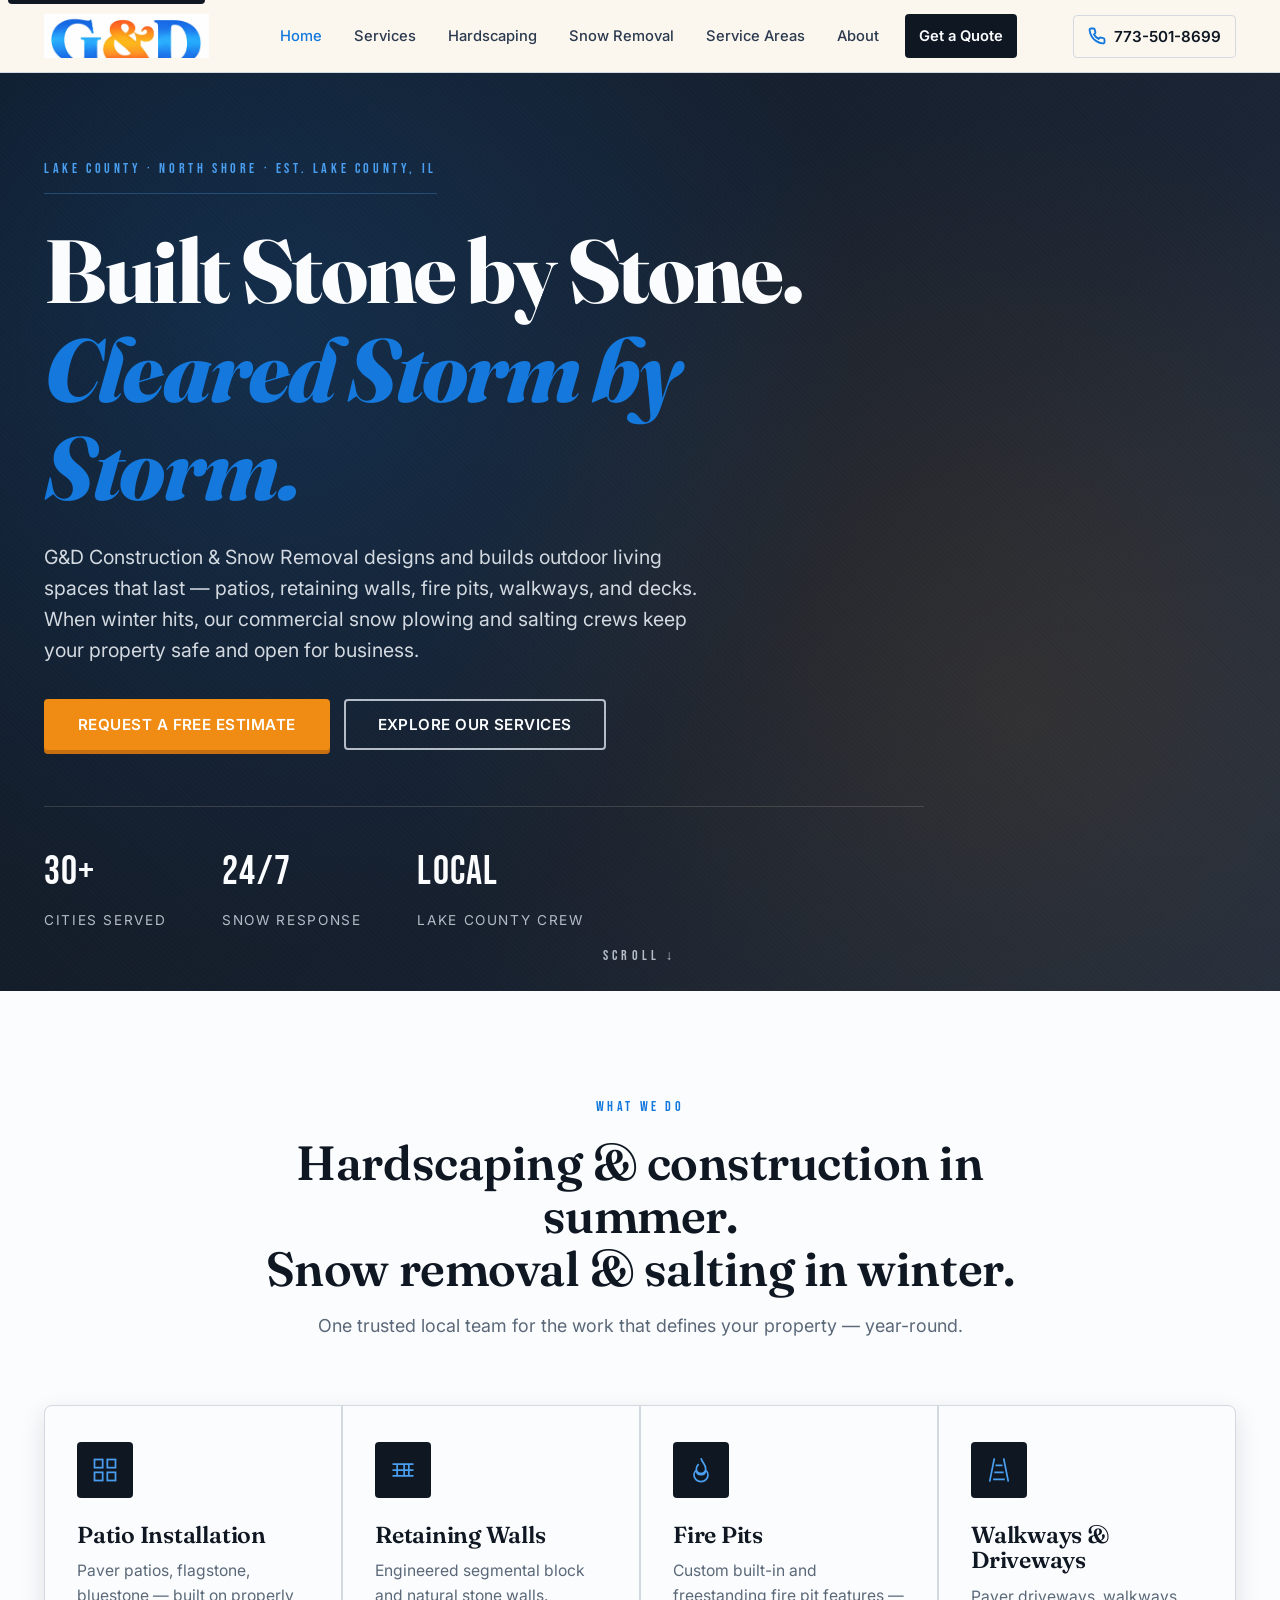
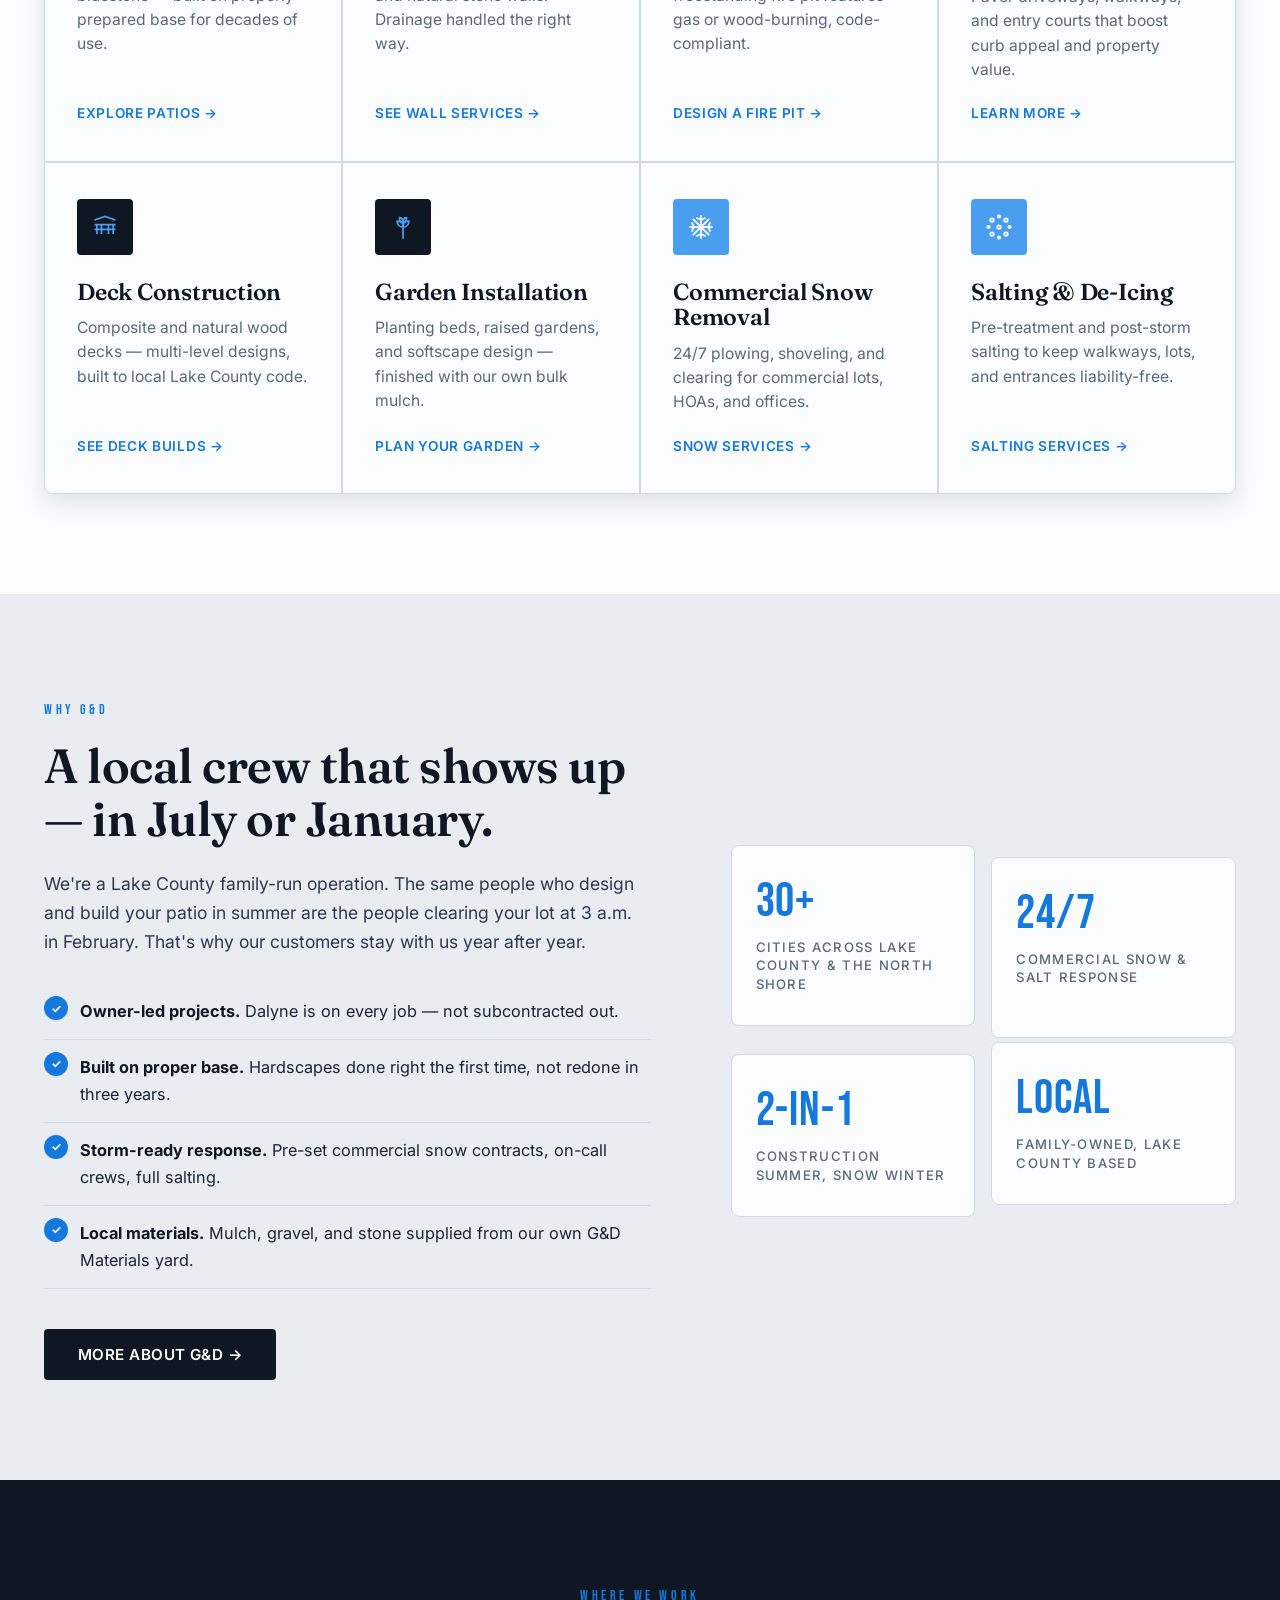
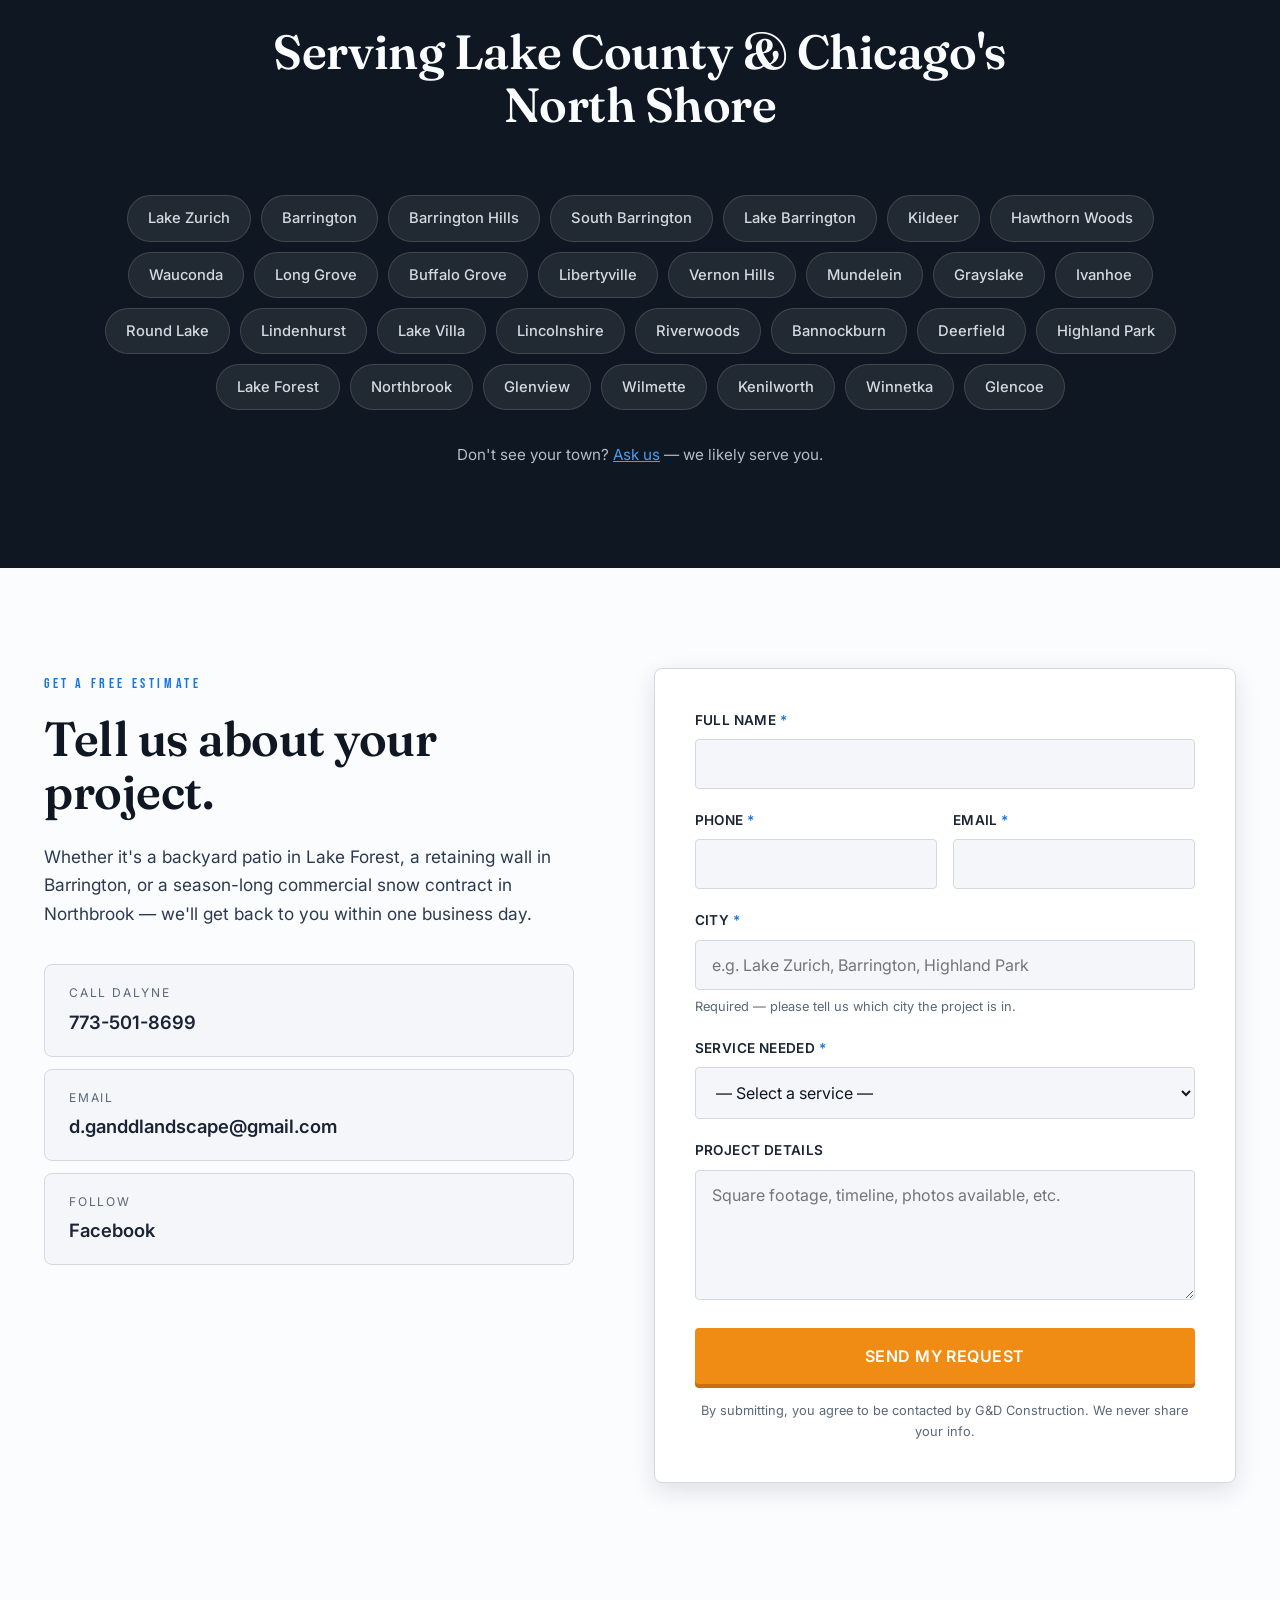
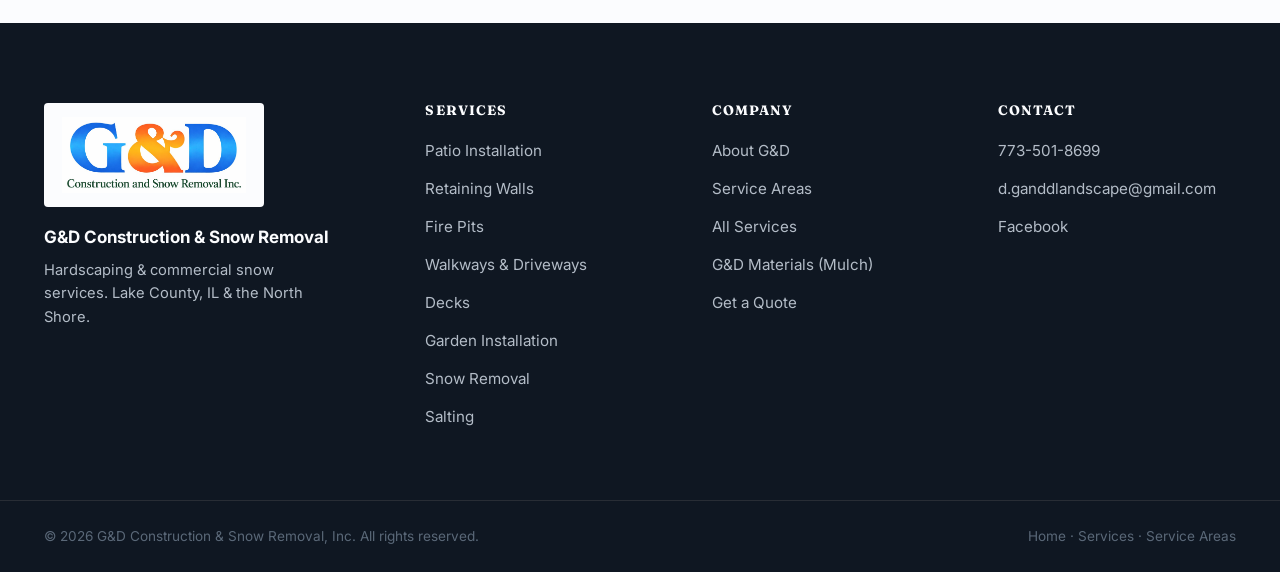
==== commit 6ed62f54: "Add files via upload" ====
--- a/index.html
+++ b/index.html
@@ -37,7 +37,8 @@
 {
   "@context": "https://schema.org",
   "@type": "GeneralContractor",
-  "name": "G&D Construction & Snow Removal",
+  "name": "G&D Construction & Snow Removal, Inc.",
+  "legalName": "G&D Construction and Snow Removal, Inc.",
   "image": "https://gdconstructionsnow.com/GD.png",
   "@id": "https://gdconstructionsnow.com/",
   "url": "https://gdconstructionsnow.com/",
@@ -95,7 +96,7 @@
 <header class="site-header">
   <div class="container header-inner">
     <a href="index.html" class="logo" aria-label="G&D Construction & Snow Removal home">
-      <img src="GD.png" alt="G&D Construction Logo" width="56" height="56">
+      <img src="GD.png" alt="G&D Construction & Snow Removal" width="165" height="44">
       <span class="logo-text"><strong>G&amp;D</strong><em>Construction &amp; Snow</em></span>
     </a>
     <nav class="primary-nav" aria-label="Primary">
@@ -394,7 +395,7 @@
 <footer class="site-footer">
   <div class="container footer-inner">
     <div class="footer-col footer-brand">
-      <img src="GD.png" alt="G&D Construction Logo" width="56" height="56">
+      <img src="GD-full.png" alt="G&D Construction &amp; Snow Removal" width="220" height="90">
       <p><strong>G&amp;D Construction &amp; Snow Removal</strong></p>
       <p class="footer-tag">Hardscaping &amp; commercial snow services. Lake County, IL &amp; the North Shore.</p>
     </div>
@@ -435,7 +436,7 @@
   </div>
   <div class="footer-bottom">
     <div class="container">
-      <p>&copy; <span id="year"></span> G&amp;D Construction &amp; Snow Removal. All rights reserved.</p>
+      <p>&copy; <span id="year"></span> G&amp;D Construction &amp; Snow Removal, Inc. All rights reserved.</p>
       <p class="footer-bottom-links"><a href="index.html">Home</a> · <a href="services.html">Services</a> · <a href="service-areas.html">Service Areas</a></p>
     </div>
   </div>
--- a/styles.css
+++ b/styles.css
@@ -1,30 +1,50 @@
 /* =========================================================
    G&D Construction & Snow Removal — Master Stylesheet
-   Aesthetic: refined industrial + warm stone, terracotta accents
+   Aesthetic: bright, professional, friendly. Brand palette:
+   blue (primary), orange (accent/CTA), forest green (tagline)
    ========================================================= */
 
 :root {
-  /* Color system */
-  --stone-900: #1a1612;       /* deep charcoal stone */
-  --stone-800: #2a2520;
-  --stone-700: #3d362e;
-  --stone-500: #6b5d50;
-  --stone-300: #b9aa97;
-  --stone-200: #d6cabb;
-  --stone-100: #ece4d7;
-  --stone-50:  #f7f2e9;
-  --paper:     #fbf7ee;
+  /* Color system — neutrals (kept name `stone-*` for compat,
+     now a cooler near-neutral that pairs with the blue) */
+  --stone-900: #0f1722;       /* deep navy-charcoal */
+  --stone-800: #1a2434;
+  --stone-700: #2c3a4f;
+  --stone-500: #5a6878;
+  --stone-300: #b3bcc7;
+  --stone-200: #d3d9e0;
+  --stone-100: #e9edf2;
+  --stone-50:  #f4f6f9;
+  --paper:     #fbfcfe;
   --white:     #ffffff;
 
-  --terracotta: #c14a23;       /* signature accent */
-  --terracotta-dark: #8e3414;
-  --terracotta-glow: #e6663d;
-
-  --moss: #4a5d3a;             /* secondary accent */
-  --ice-blue: #5b8aa6;         /* snow service accent */
-
-  --success: #3d6b3d;
-  --error: #b13c2a;
+  /* PRIMARY — brand blue (the G and D in the logo) */
+  --terracotta: #1478dc;       /* legacy var name kept for compat;
+                                   now the brand blue used as primary */
+  --terracotta-dark: #0f5cb0;
+  --terracotta-glow: #4a9eef;
+
+  /* True brand color names for new usages */
+  --brand-blue: #1478dc;
+  --brand-blue-dark: #0f5cb0;
+  --brand-blue-light: #4a9eef;
+
+  /* ACCENT — brand orange (the & in the logo). Use for CTAs,
+     warm callouts, and to add energy. */
+  --brand-orange: #f08c14;
+  --brand-orange-dark: #c87010;
+  --brand-orange-light: #ffa838;
+
+  /* SECONDARY — brand green (the tagline). Use sparingly for
+     landscaping/garden services and trust accents. */
+  --brand-green: #144628;
+  --brand-green-light: #2a6c45;
+
+  --moss: #144628;             /* alias to brand-green */
+  --ice-blue: #4a9eef;         /* snow accent — now uses the lighter brand blue */
+
+  --success: #2a6c45;
+  --error: #c43c2a;
 
   /* Typography */
   --font-display: 'Bebas Neue', 'Impact', sans-serif;
@@ -36,9 +56,9 @@
   --container-narrow: 960px;
   --radius: 4px;
   --radius-lg: 8px;
-  --shadow-sm: 0 2px 8px rgba(26,22,18,.08);
-  --shadow-md: 0 8px 24px rgba(26,22,18,.12);
-  --shadow-lg: 0 20px 60px rgba(26,22,18,.18);
+  --shadow-sm: 0 2px 8px rgba(15,23,34,.08);
+  --shadow-md: 0 8px 24px rgba(15,23,34,.12);
+  --shadow-lg: 0 20px 60px rgba(15,23,34,.18);
 
   --transition: 220ms cubic-bezier(.4,0,.2,1);
 }
@@ -130,15 +150,15 @@
   line-height: 1;
 }
 .btn-primary {
-  background: var(--terracotta);
-  color: var(--paper);
-  border-color: var(--terracotta);
-  box-shadow: 0 4px 0 var(--terracotta-dark);
+  background: var(--brand-orange);
+  color: var(--white);
+  border-color: var(--brand-orange);
+  box-shadow: 0 4px 0 var(--brand-orange-dark);
 }
 .btn-primary:hover {
-  background: var(--terracotta-dark);
-  border-color: var(--terracotta-dark);
-  color: var(--paper);
+  background: var(--brand-orange-dark);
+  border-color: var(--brand-orange-dark);
+  color: var(--white);
   transform: translateY(-2px);
   box-shadow: 0 6px 0 var(--stone-900);
 }
@@ -180,29 +200,12 @@
   align-items: center;
   gap: 12px;
   color: var(--stone-900);
+  text-decoration: none;
 }
 .logo:hover { color: var(--stone-900); }
-.logo img { width: 48px; height: 48px; object-fit: contain; }
-.logo-text {
-  display: flex;
-  flex-direction: column;
-  line-height: 1.05;
-  font-style: normal;
-}
-.logo-text strong {
-  font-family: var(--font-display);
-  font-size: 1.5rem;
-  letter-spacing: .04em;
-  color: var(--stone-900);
-}
-.logo-text em {
-  font-style: normal;
-  font-size: .68rem;
-  font-weight: 500;
-  letter-spacing: .14em;
-  text-transform: uppercase;
-  color: var(--stone-500);
-}
+.logo img { height: 44px; width: auto; object-fit: contain; display: block; }
+/* Hide the redundant text label — the new logo image already contains "G&D" */
+.logo-text { display: none; }
 
 .primary-nav { flex: 1; display: flex; justify-content: center; }
 .primary-nav ul {
@@ -265,9 +268,9 @@
   position: absolute;
   inset: 0;
   background:
-    radial-gradient(circle at 20% 30%, rgba(193,74,35,.18), transparent 50%),
-    radial-gradient(circle at 80% 70%, rgba(91,138,166,.12), transparent 50%),
-    linear-gradient(135deg, #1a1612 0%, #2a2520 60%, #3d362e 100%);
+    radial-gradient(circle at 20% 30%, rgba(20,120,220,.22), transparent 50%),
+    radial-gradient(circle at 80% 70%, rgba(240,140,20,.14), transparent 50%),
+    linear-gradient(135deg, #0f1722 0%, #1a2434 60%, #2c3a4f 100%);
 }
 .hero-bg::after {
   content: '';
@@ -282,14 +285,14 @@
   position: absolute;
   inset: 0;
   background:
-    linear-gradient(transparent 0%, rgba(26,22,18,.4) 100%);
+    linear-gradient(transparent 0%, rgba(15,23,34,.4) 100%);
 }
 .hero-inner { position: relative; z-index: 2; width: 100%; }
 .hero-content { max-width: 880px; }
 
 .hero .eyebrow {
   color: var(--terracotta-glow);
-  border-bottom: 1px solid rgba(230,102,61,.3);
+  border-bottom: 1px solid rgba(74,158,239,.3);
   padding-bottom: 12px;
   margin-bottom: 28px;
 }
@@ -620,7 +623,7 @@
   outline: none;
   border-color: var(--terracotta);
   background: var(--white);
-  box-shadow: 0 0 0 3px rgba(193,74,35,.12);
+  box-shadow: 0 0 0 3px rgba(20,120,220,.12);
 }
 .form-row textarea { resize: vertical; min-height: 120px; }
 .form-help {
@@ -651,7 +654,7 @@
   gap: 48px;
   padding-bottom: 60px;
 }
-.footer-brand img { margin-bottom: 16px; }
+.footer-brand img { margin-bottom: 16px; height: auto; max-width: 220px; width: 100%; background: var(--paper); padding: 14px 18px; border-radius: var(--radius); }
 .footer-brand p { color: var(--paper); margin-bottom: 8px; }
 .footer-tag { color: var(--stone-300) !important; font-size: .92rem; line-height: 1.6; max-width: 280px; }
 .footer-col h4 { color: var(--paper); margin-bottom: 18px; font-size: .85rem; }
@@ -689,13 +692,15 @@
   position: absolute;
   inset: 0;
   background:
-    radial-gradient(circle at 70% 50%, rgba(193,74,35,.22), transparent 60%),
+    radial-gradient(circle at 70% 50%, rgba(20,120,220,.22), transparent 60%),
     repeating-linear-gradient(45deg, transparent 0, transparent 2px, rgba(255,255,255,.02) 2px, rgba(255,255,255,.02) 4px);
 }
 .page-hero .container { position: relative; z-index: 2; }
 .page-hero h1 { color: var(--paper); margin-bottom: 18px; font-size: clamp(2.4rem, 5vw, 4rem); }
 .page-hero .lede { color: var(--stone-200); max-width: 720px; }
 .page-hero .eyebrow { color: var(--terracotta-glow); }
+.page-hero .btn-ghost { color: var(--paper); border-color: var(--stone-300); }
+.page-hero .btn-ghost:hover { background: var(--paper); color: var(--stone-900); }
 
 .breadcrumbs {
   margin-bottom: 24px;
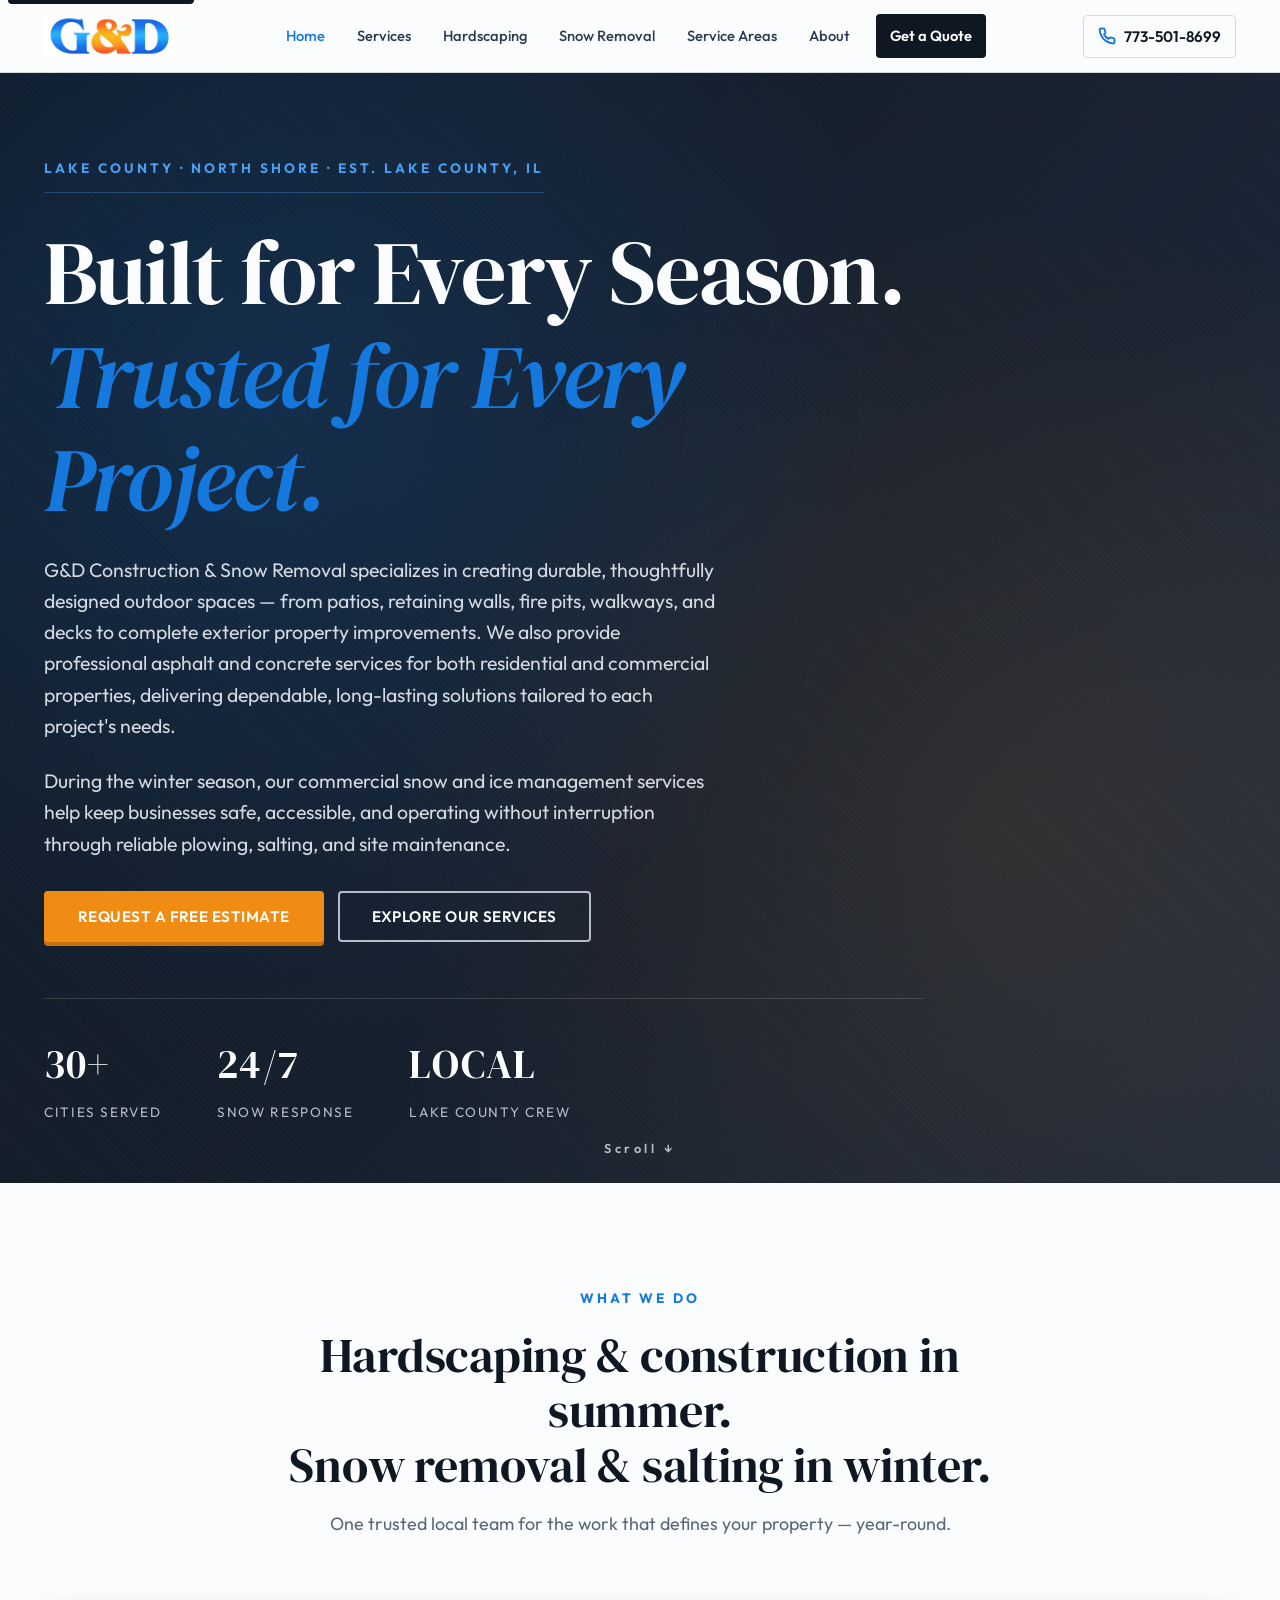
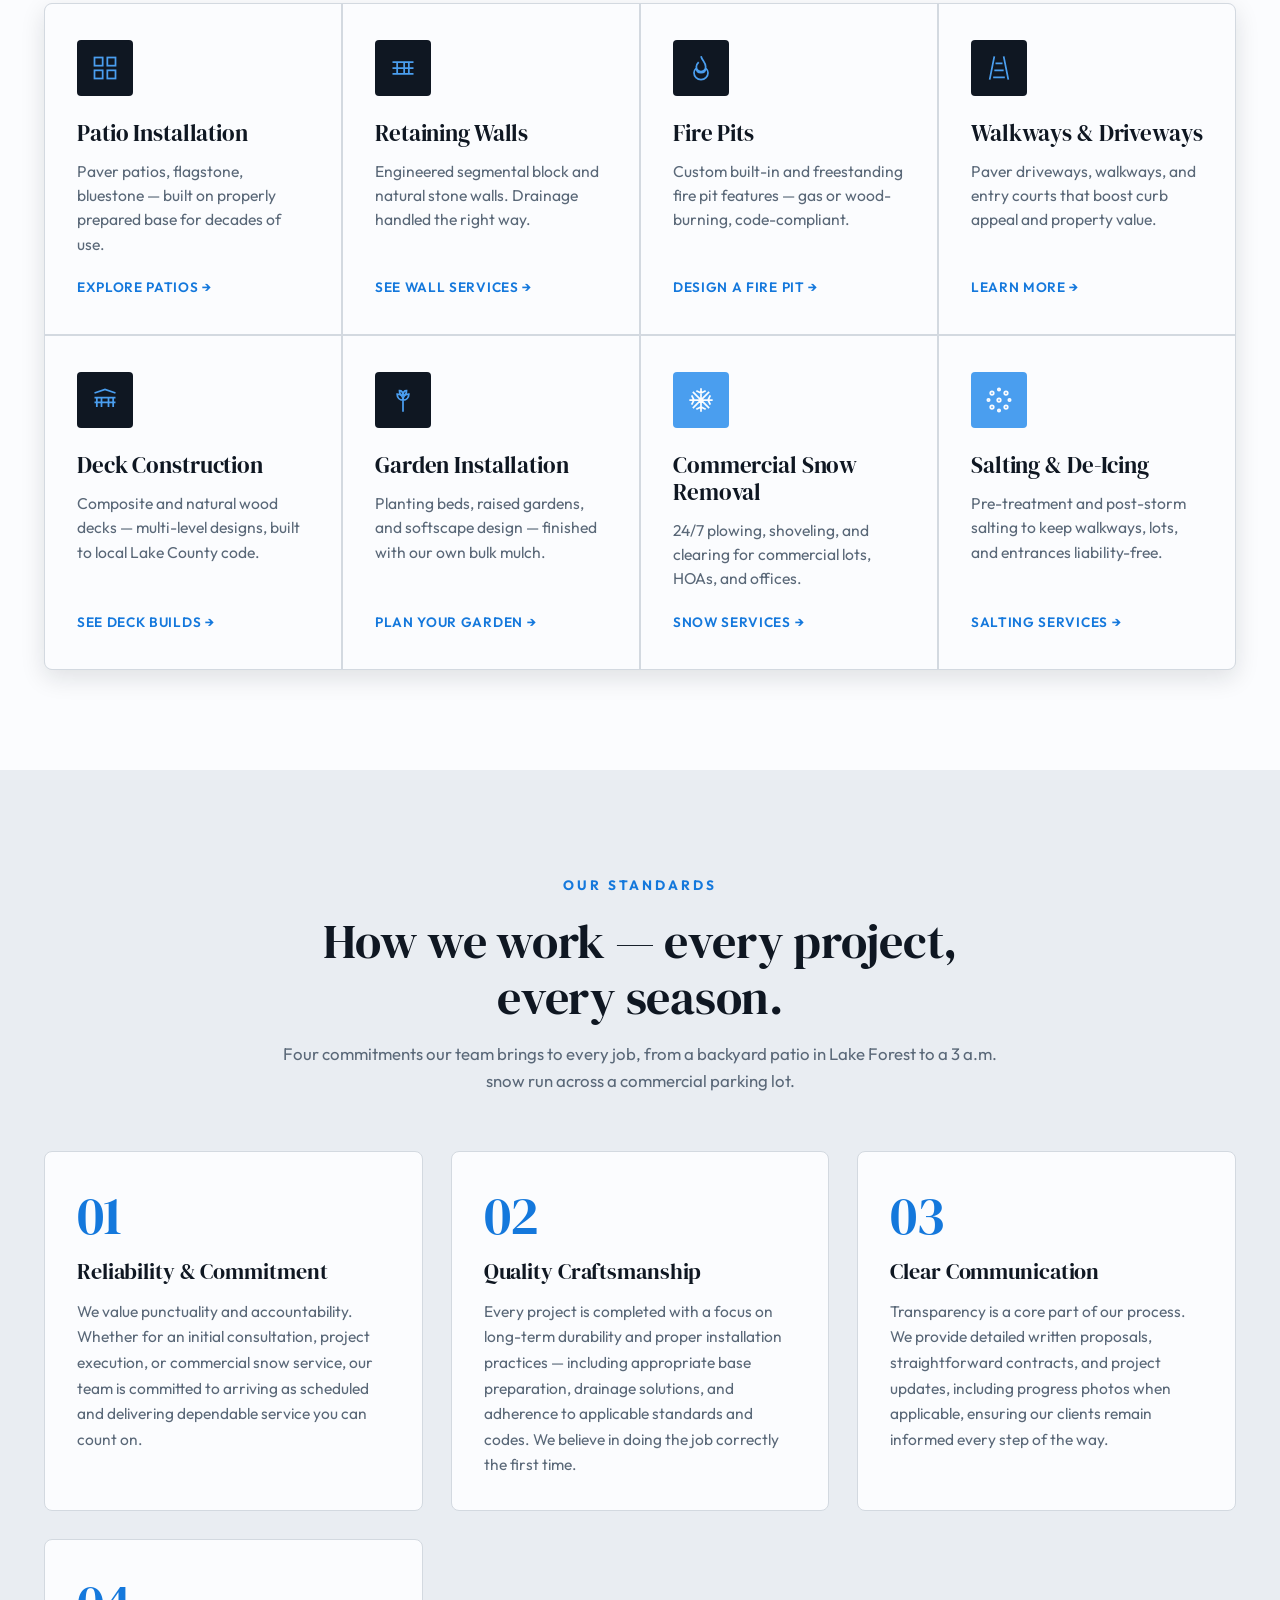
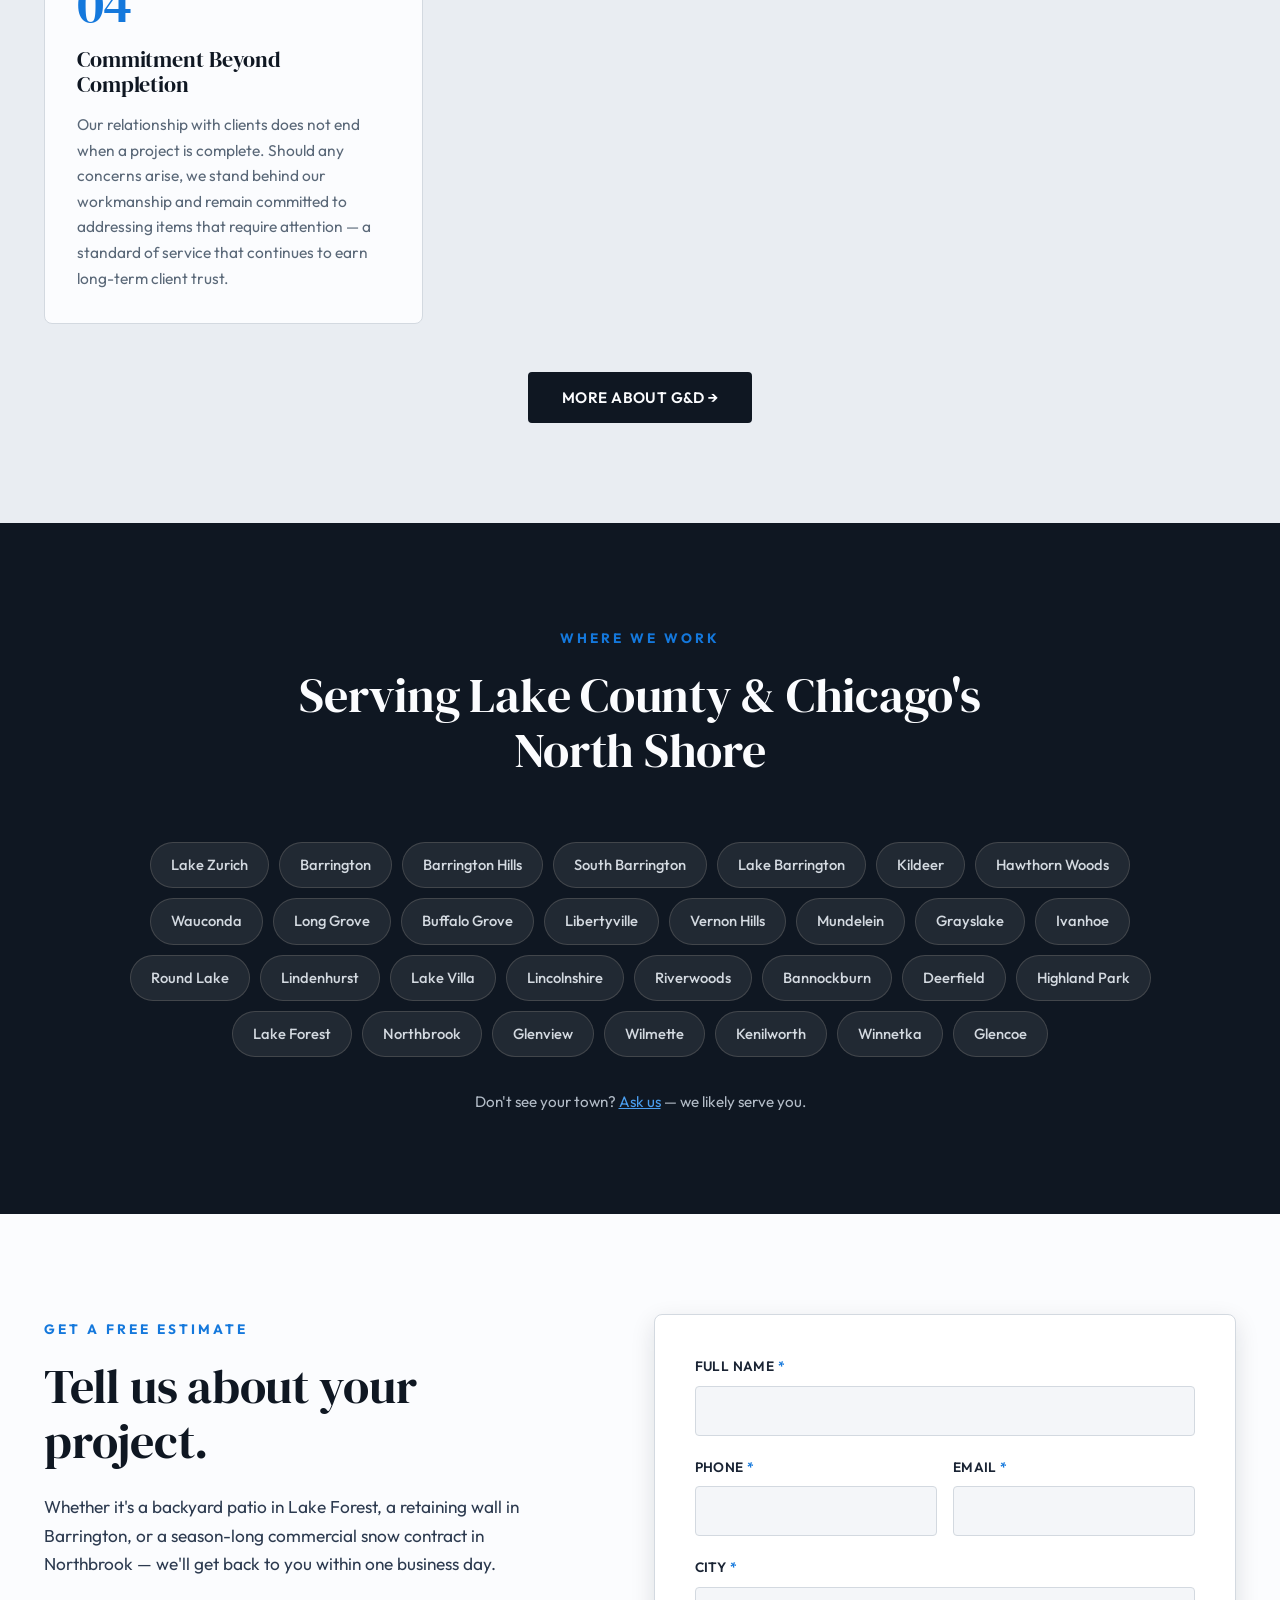
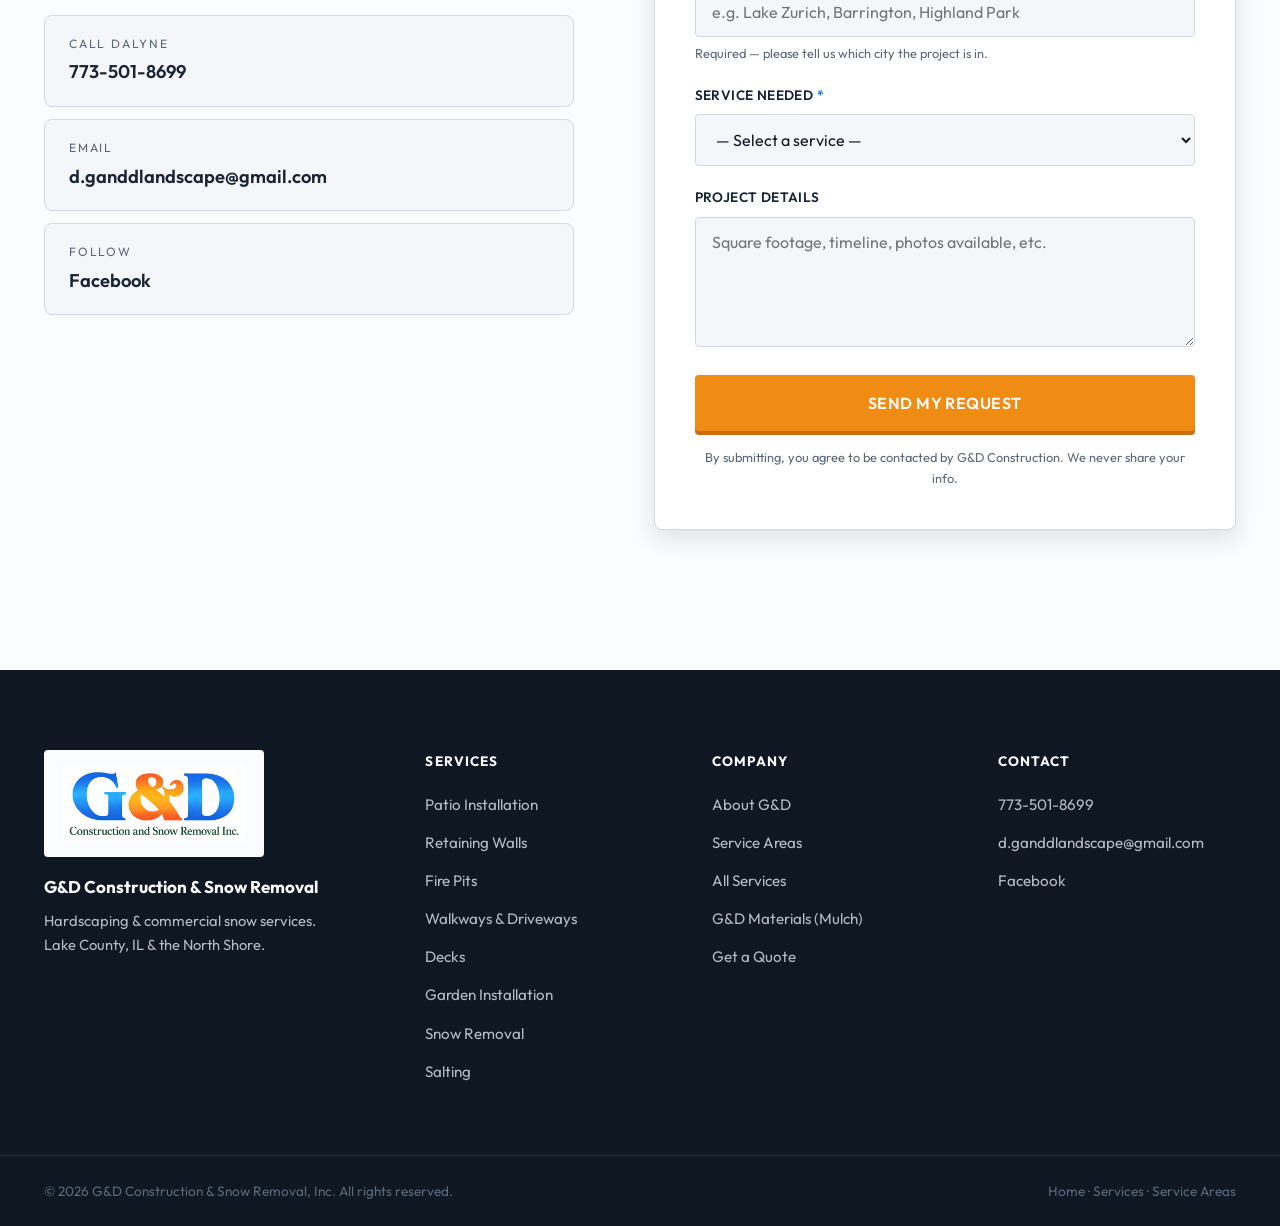
==== commit c66aae0d: "Add files via upload" ====
--- a/index.html
+++ b/index.html
@@ -28,7 +28,7 @@
 <!-- Fonts -->
 <link rel="preconnect" href="https://fonts.googleapis.com">
 <link rel="preconnect" href="https://fonts.gstatic.com" crossorigin>
-<link rel="stylesheet" href="https://fonts.googleapis.com/css2?family=Bebas+Neue&family=Fraunces:ital,opsz,wght@0,9..144,400;0,9..144,600;0,9..144,800;1,9..144,400&family=Inter:wght@400;500;600;700&display=swap">
+<link rel="stylesheet" href="https://fonts.googleapis.com/css2?family=DM+Serif+Display:ital@0;1&family=Outfit:wght@300;400;500;600;700;800&display=swap">
 
 <link rel="stylesheet" href="styles.css">
 
@@ -96,7 +96,7 @@
 <header class="site-header">
   <div class="container header-inner">
     <a href="index.html" class="logo" aria-label="G&D Construction & Snow Removal home">
-      <img src="GD.png" alt="G&D Construction & Snow Removal" width="165" height="44">
+      <img src="GD.png" alt="G&D Construction & Snow Removal" width="131" height="44">
       <span class="logo-text"><strong>G&amp;D</strong><em>Construction &amp; Snow</em></span>
     </a>
     <nav class="primary-nav" aria-label="Primary">
@@ -129,8 +129,9 @@
   <div class="container hero-inner">
     <div class="hero-content">
       <span class="eyebrow">Lake County &middot; North Shore &middot; Est. Lake County, IL</span>
-      <h1>Built Stone by Stone.<br><span class="accent">Cleared Storm by Storm.</span></h1>
-      <p class="lede">G&amp;D Construction &amp; Snow Removal designs and builds outdoor living spaces that last — patios, retaining walls, fire pits, walkways, and decks. When winter hits, our commercial snow plowing and salting crews keep your property safe and open for business.</p>
+      <h1>Built for Every Season.<br><span class="accent">Trusted for Every Project.</span></h1>
+      <p class="lede">G&amp;D Construction &amp; Snow Removal specializes in creating durable, thoughtfully designed outdoor spaces — from patios, retaining walls, fire pits, walkways, and decks to complete exterior property improvements. We also provide professional asphalt and concrete services for both residential and commercial properties, delivering dependable, long-lasting solutions tailored to each project's needs.</p>
+      <p class="lede" style="margin-top: -8px;">During the winter season, our commercial snow and ice management services help keep businesses safe, accessible, and operating without interruption through reliable plowing, salting, and site maintenance.</p>
       <div class="hero-ctas">
         <a href="#contact" class="btn btn-primary">Request a Free Estimate</a>
         <a href="services.html" class="btn btn-ghost">Explore Our Services</a>
@@ -230,26 +231,38 @@
   </div>
 </section>
 
-<!-- Why Us -->
-<section class="why-section section-pad">
-  <div class="container why-inner">
-    <div class="why-text">
-      <span class="section-eyebrow">Why G&amp;D</span>
-      <h2>A local crew that shows up — in July or January.</h2>
-      <p>We're a Lake County family-run operation. The same people who design and build your patio in summer are the people clearing your lot at 3 a.m. in February. That's why our customers stay with us year after year.</p>
-      <ul class="why-list">
-        <li><strong>Owner-led projects.</strong> Dalyne is on every job — not subcontracted out.</li>
-        <li><strong>Built on proper base.</strong> Hardscapes done right the first time, not redone in three years.</li>
-        <li><strong>Storm-ready response.</strong> Pre-set commercial snow contracts, on-call crews, full salting.</li>
-        <li><strong>Local materials.</strong> Mulch, gravel, and stone supplied from our own G&amp;D Materials yard.</li>
-      </ul>
+<!-- Our Standards -->
+<section class="standards-section section-pad">
+  <div class="container">
+    <div class="section-head" style="text-align:center; max-width: 720px; margin: 0 auto 56px;">
+      <span class="section-eyebrow">Our Standards</span>
+      <h2>How we work — every project, every season.</h2>
+      <p class="section-sub">Four commitments our team brings to every job, from a backyard patio in Lake Forest to a 3 a.m. snow run across a commercial parking lot.</p>
+    </div>
+    <div class="standards-grid">
+      <article class="standard-card">
+        <span class="standard-num">01</span>
+        <h3>Reliability &amp; Commitment</h3>
+        <p>We value punctuality and accountability. Whether for an initial consultation, project execution, or commercial snow service, our team is committed to arriving as scheduled and delivering dependable service you can count on.</p>
+      </article>
+      <article class="standard-card">
+        <span class="standard-num">02</span>
+        <h3>Quality Craftsmanship</h3>
+        <p>Every project is completed with a focus on long-term durability and proper installation practices — including appropriate base preparation, drainage solutions, and adherence to applicable standards and codes. We believe in doing the job correctly the first time.</p>
+      </article>
+      <article class="standard-card">
+        <span class="standard-num">03</span>
+        <h3>Clear Communication</h3>
+        <p>Transparency is a core part of our process. We provide detailed written proposals, straightforward contracts, and project updates, including progress photos when applicable, ensuring our clients remain informed every step of the way.</p>
+      </article>
+      <article class="standard-card">
+        <span class="standard-num">04</span>
+        <h3>Commitment Beyond Completion</h3>
+        <p>Our relationship with clients does not end when a project is complete. Should any concerns arise, we stand behind our workmanship and remain committed to addressing items that require attention — a standard of service that continues to earn long-term client trust.</p>
+      </article>
+    </div>
+    <div style="text-align:center; margin-top: 48px;">
       <a href="about.html" class="btn btn-secondary">More about G&amp;D →</a>
-    </div>
-    <div class="why-stats">
-      <div class="stat"><span class="stat-num">30+</span><span class="stat-label">Cities Across Lake County &amp; the North Shore</span></div>
-      <div class="stat"><span class="stat-num">24/7</span><span class="stat-label">Commercial Snow &amp; Salt Response</span></div>
-      <div class="stat"><span class="stat-num">2-in-1</span><span class="stat-label">Construction Summer, Snow Winter</span></div>
-      <div class="stat"><span class="stat-num">Local</span><span class="stat-label">Family-Owned, Lake County Based</span></div>
     </div>
   </div>
 </section>
@@ -395,7 +408,7 @@
 <footer class="site-footer">
   <div class="container footer-inner">
     <div class="footer-col footer-brand">
-      <img src="GD-full.png" alt="G&D Construction &amp; Snow Removal" width="220" height="90">
+      <img src="GD-full.png" alt="G&D Construction &amp; Snow Removal" width="209" height="90">
       <p><strong>G&amp;D Construction &amp; Snow Removal</strong></p>
       <p class="footer-tag">Hardscaping &amp; commercial snow services. Lake County, IL &amp; the North Shore.</p>
     </div>
--- a/styles.css
+++ b/styles.css
@@ -47,9 +47,9 @@
   --error: #c43c2a;
 
   /* Typography */
-  --font-display: 'Bebas Neue', 'Impact', sans-serif;
-  --font-serif: 'Fraunces', 'Georgia', serif;
-  --font-body: 'Inter', -apple-system, BlinkMacSystemFont, sans-serif;
+  --font-display: 'DM Serif Display', 'Georgia', serif;
+  --font-serif: 'DM Serif Display', 'Georgia', serif;
+  --font-body: 'Outfit', -apple-system, BlinkMacSystemFont, sans-serif;
 
   /* Layout */
   --container: 1240px;
@@ -102,17 +102,18 @@
 /* =========================================================
    Typography
    ========================================================= */
-h1, h2, h3, h4 { font-family: var(--font-serif); font-weight: 600; line-height: 1.1; color: var(--stone-900); letter-spacing: -.01em; }
-h1 { font-size: clamp(2.5rem, 6vw, 5rem); font-weight: 800; }
+h1, h2, h3 { font-family: var(--font-serif); font-weight: 400; line-height: 1.15; color: var(--stone-900); letter-spacing: -.005em; }
+h1 { font-size: clamp(2.5rem, 6vw, 5rem); font-weight: 400; }
 h2 { font-size: clamp(1.9rem, 4vw, 3rem); }
-h3 { font-size: 1.4rem; font-weight: 600; }
-h4 { font-size: 1rem; font-weight: 700; text-transform: uppercase; letter-spacing: .08em; }
+h3 { font-size: 1.4rem; font-weight: 400; }
+h4 { font-family: var(--font-body); font-size: 1rem; font-weight: 700; text-transform: uppercase; letter-spacing: .08em; }
 
 .eyebrow, .section-eyebrow {
   display: inline-block;
-  font-family: var(--font-display);
-  font-size: .9rem;
-  letter-spacing: .25em;
+  font-family: var(--font-body);
+  font-size: .85rem;
+  font-weight: 700;
+  letter-spacing: .22em;
   color: var(--terracotta);
   margin-bottom: 18px;
   text-transform: uppercase;
@@ -183,7 +184,7 @@
   position: sticky;
   top: 0;
   z-index: 100;
-  background: rgba(251, 247, 238, .96);
+  background: rgba(251, 252, 254, .96);
   backdrop-filter: blur(12px);
   border-bottom: 1px solid var(--stone-200);
 }
@@ -349,9 +350,10 @@
   bottom: 24px;
   left: 50%;
   transform: translateX(-50%);
-  font-family: var(--font-display);
-  font-size: .85rem;
-  letter-spacing: .3em;
+  font-family: var(--font-body);
+  font-size: .8rem;
+  font-weight: 600;
+  letter-spacing: .28em;
   color: var(--stone-300);
   z-index: 2;
   animation: bob 2.4s ease-in-out infinite;
@@ -429,76 +431,51 @@
 .service-card-snow:hover .service-icon { background: var(--stone-900); color: var(--ice-blue); }
 
 /* =========================================================
-   Why Section
-   ========================================================= */
-.why-section { background: var(--stone-100); }
-.why-inner {
+   Standards Section
+   ========================================================= */
+.standards-section { background: var(--stone-100); }
+.standards-section .section-sub {
+  font-size: 1.05rem;
+  color: var(--stone-500);
+  margin-top: 16px;
+  line-height: 1.6;
+}
+.standards-grid {
   display: grid;
-  grid-template-columns: 1.2fr 1fr;
-  gap: 80px;
-  align-items: center;
-}
-.why-text h2 { margin-bottom: 24px; }
-.why-text > p { font-size: 1.1rem; color: var(--stone-700); margin-bottom: 28px; }
-
-.why-list {
-  list-style: none;
-  margin-bottom: 40px;
-}
-.why-list li {
+  grid-template-columns: repeat(auto-fit, minmax(280px, 1fr));
+  gap: 28px;
+}
+.standard-card {
+  background: var(--paper);
+  border: 1px solid var(--stone-200);
+  border-radius: var(--radius-lg);
+  padding: 36px 32px 32px;
   position: relative;
-  padding: 14px 0 14px 36px;
-  border-bottom: 1px solid var(--stone-200);
-  font-size: 1.02rem;
-}
-.why-list li:before {
-  content: '✓';
-  position: absolute;
-  left: 0;
-  top: 12px;
-  width: 24px;
-  height: 24px;
-  background: var(--terracotta);
-  color: var(--paper);
-  border-radius: 50%;
-  display: flex;
-  align-items: center;
-  justify-content: center;
-  font-size: .75rem;
-  font-weight: 700;
-}
-.why-list strong { color: var(--stone-900); }
-
-.why-stats {
-  display: grid;
-  grid-template-columns: 1fr 1fr;
-  gap: 16px;
-}
-.stat {
-  background: var(--paper);
-  padding: 32px 24px;
-  border-radius: var(--radius-lg);
-  border: 1px solid var(--stone-200);
-  display: flex;
-  flex-direction: column;
-}
-.stat:nth-child(1) { transform: translateY(-12px); }
-.stat:nth-child(4) { transform: translateY(-12px); }
-.stat-num {
+  transition: all var(--transition);
+}
+.standard-card:hover {
+  transform: translateY(-4px);
+  border-color: var(--brand-blue-light);
+  box-shadow: var(--shadow-lg);
+}
+.standard-num {
   font-family: var(--font-display);
-  font-size: 3rem;
-  color: var(--terracotta);
+  font-size: 3.4rem;
+  color: var(--brand-blue);
   line-height: 1;
-  margin-bottom: 12px;
-  letter-spacing: .02em;
-}
-.stat-label {
-  font-size: .82rem;
-  text-transform: uppercase;
-  letter-spacing: .1em;
+  display: block;
+  margin-bottom: 18px;
+  letter-spacing: -.02em;
+}
+.standard-card h3 {
+  font-size: 1.35rem;
+  margin-bottom: 14px;
+  color: var(--stone-900);
+}
+.standard-card p {
   color: var(--stone-500);
-  font-weight: 500;
-  line-height: 1.4;
+  font-size: .97rem;
+  line-height: 1.65;
 }
 
 /* =========================================================
@@ -520,7 +497,7 @@
 }
 .areas-cloud a {
   padding: 10px 20px;
-  background: rgba(251, 247, 238, .08);
+  background: rgba(251, 252, 254, .08);
   color: var(--stone-200);
   border: 1px solid rgba(217, 202, 187, .18);
   border-radius: 100px;
@@ -733,6 +710,80 @@
 }
 .content-feature h3 { margin-bottom: 16px; }
 
+.prose-body p {
+  font-size: 1.1rem;
+  line-height: 1.75;
+  color: var(--stone-700);
+  margin-bottom: 24px;
+}
+.prose-body p:last-child { margin-bottom: 0; }
+.prose-body a { color: var(--brand-blue); font-weight: 500; }
+.prose-body a:hover { color: var(--brand-blue-dark); }
+.prose-callout {
+  margin-top: 40px;
+  padding: 36px 40px;
+  background: var(--stone-100);
+  border-left: 6px solid var(--brand-orange);
+  border-radius: 0 var(--radius-lg) var(--radius-lg) 0;
+}
+.prose-callout p {
+  font-family: var(--font-serif);
+  font-size: 1.3rem;
+  line-height: 1.5;
+  color: var(--stone-900);
+  margin: 12px 0 0;
+  font-style: italic;
+}
+
+/* =========================================================
+   City List (Service Areas page)
+   ========================================================= */
+.city-list-wrap { margin-bottom: 56px; }
+.city-list-wrap:last-of-type { margin-bottom: 0; }
+.city-list-wrap h2 {
+  font-size: clamp(1.5rem, 3vw, 2rem);
+  margin-bottom: 24px;
+  padding-bottom: 16px;
+  border-bottom: 2px solid var(--brand-blue);
+  display: inline-block;
+}
+.city-list {
+  display: grid;
+  grid-template-columns: repeat(auto-fill, minmax(220px, 1fr));
+  gap: 4px 28px;
+  list-style: none;
+  padding: 0;
+}
+.city-list li { margin: 0; }
+.city-list a {
+  display: block;
+  padding: 12px 0;
+  color: var(--stone-800);
+  font-size: 1.05rem;
+  font-weight: 500;
+  border-bottom: 1px solid var(--stone-100);
+  transition: all var(--transition);
+  position: relative;
+  padding-left: 0;
+}
+.city-list a:hover {
+  color: var(--brand-blue);
+  padding-left: 8px;
+  border-bottom-color: var(--brand-blue-light);
+}
+.city-list a:after {
+  content: '→';
+  position: absolute;
+  right: 4px;
+  opacity: 0;
+  transition: all var(--transition);
+  color: var(--brand-orange);
+}
+.city-list a:hover:after {
+  opacity: 1;
+  right: 0;
+}
+
 .feature-list {
   list-style: none;
   margin: 24px 0;
@@ -760,7 +811,7 @@
   text-align: center;
 }
 .cta-strip h2 { color: var(--paper); margin-bottom: 12px; }
-.cta-strip p { color: rgba(251,247,238,.9); font-size: 1.1rem; margin-bottom: 28px; }
+.cta-strip p { color: rgba(251,252,254,.9); font-size: 1.1rem; margin-bottom: 28px; }
 .cta-strip .btn-secondary { background: var(--stone-900); border-color: var(--stone-900); }
 .cta-strip .btn-secondary:hover { background: var(--paper); color: var(--stone-900); border-color: var(--paper); }
 
@@ -841,7 +892,7 @@
   padding: 24px 0;
   text-align: center;
 }
-.emergency-strip strong { font-family: var(--font-display); font-size: 1.4rem; letter-spacing: .04em; }
+.emergency-strip strong { font-family: var(--font-body); font-weight: 800; font-size: 1.05rem; letter-spacing: .08em; text-transform: uppercase; }
 .emergency-strip a { color: var(--paper); text-decoration: underline; font-weight: 600; }
 
 /* =========================================================
@@ -884,13 +935,11 @@
     text-align: left;
   }
 
-  .why-inner, .contact-inner, .content-grid { grid-template-columns: 1fr; gap: 48px; }
+  .contact-inner, .content-grid { grid-template-columns: 1fr; gap: 48px; }
   .footer-inner { grid-template-columns: 1fr 1fr; gap: 36px; }
   .hero-trust { gap: 32px; }
   .hero-trust strong { font-size: 2rem; }
   .section-pad { padding: 72px 0; }
-  .why-stats .stat:nth-child(1),
-  .why-stats .stat:nth-child(4) { transform: none; }
 }
 
 @media (max-width: 640px) {
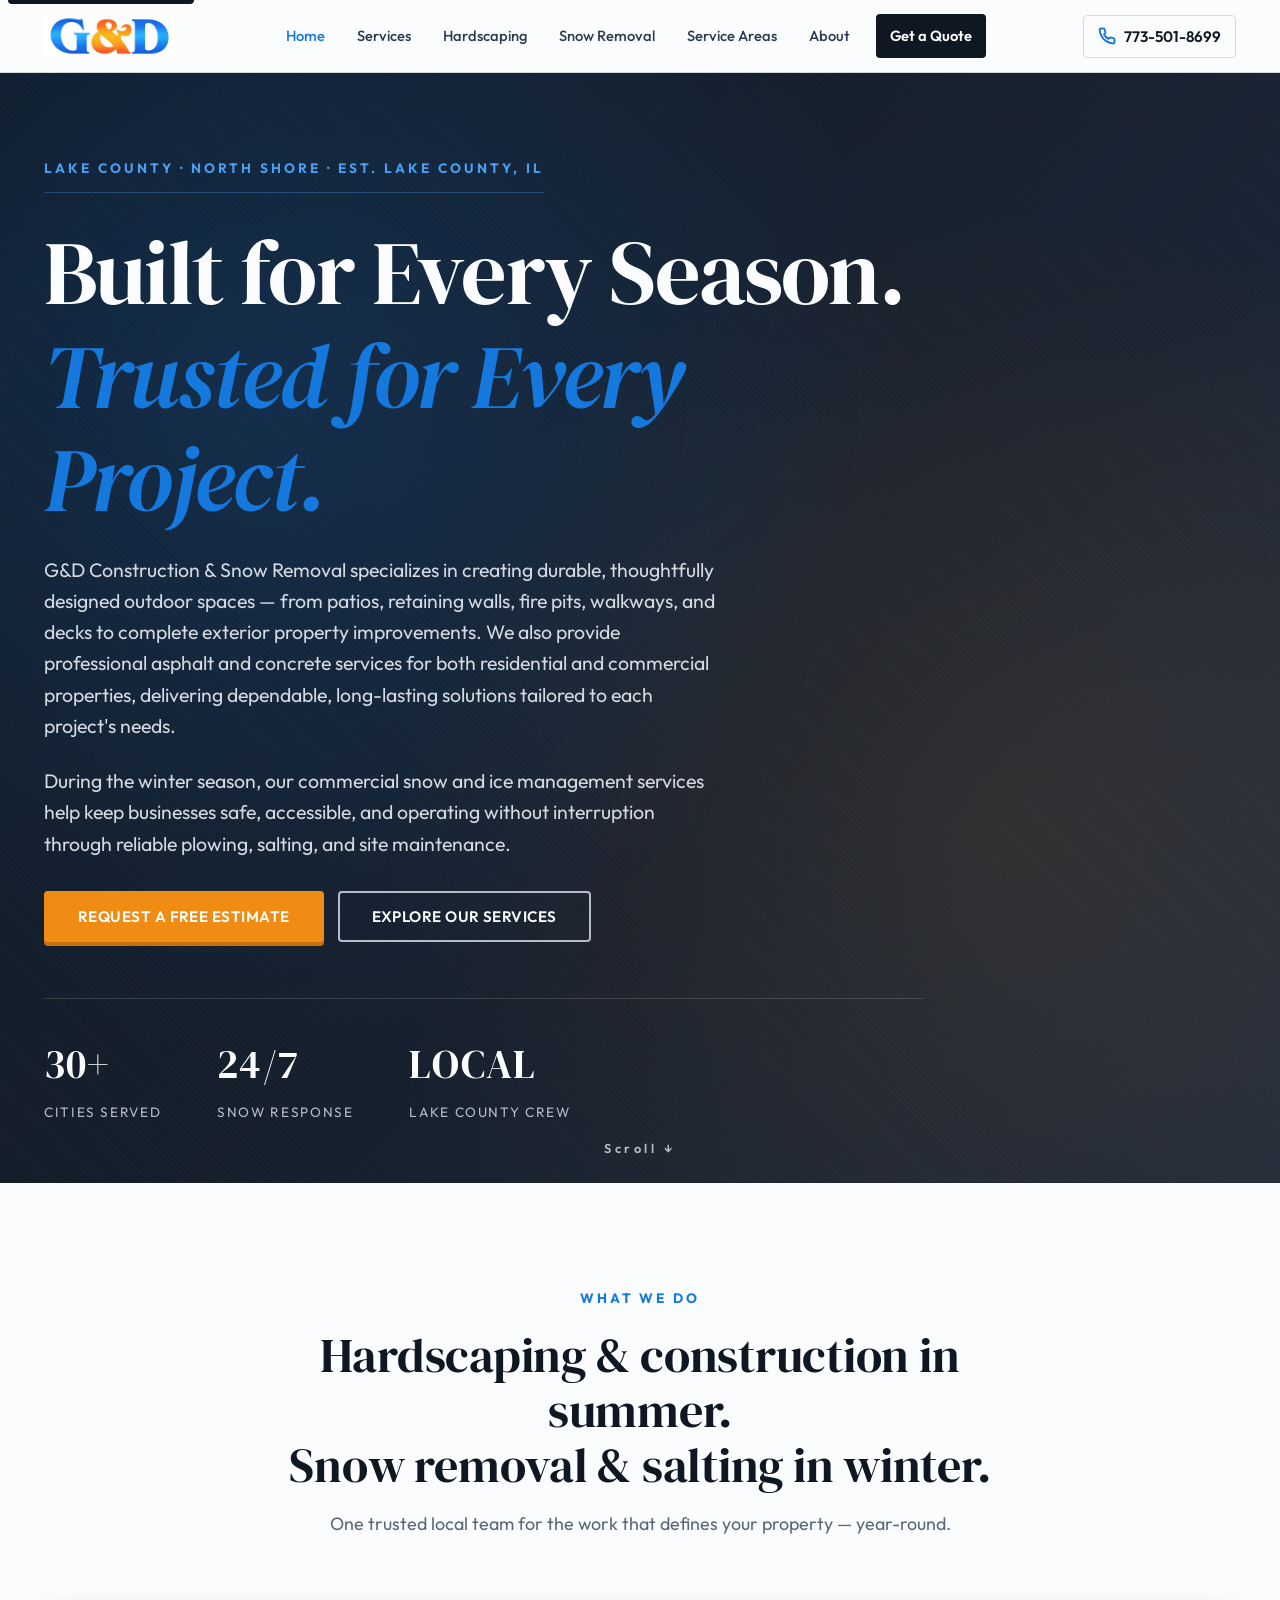
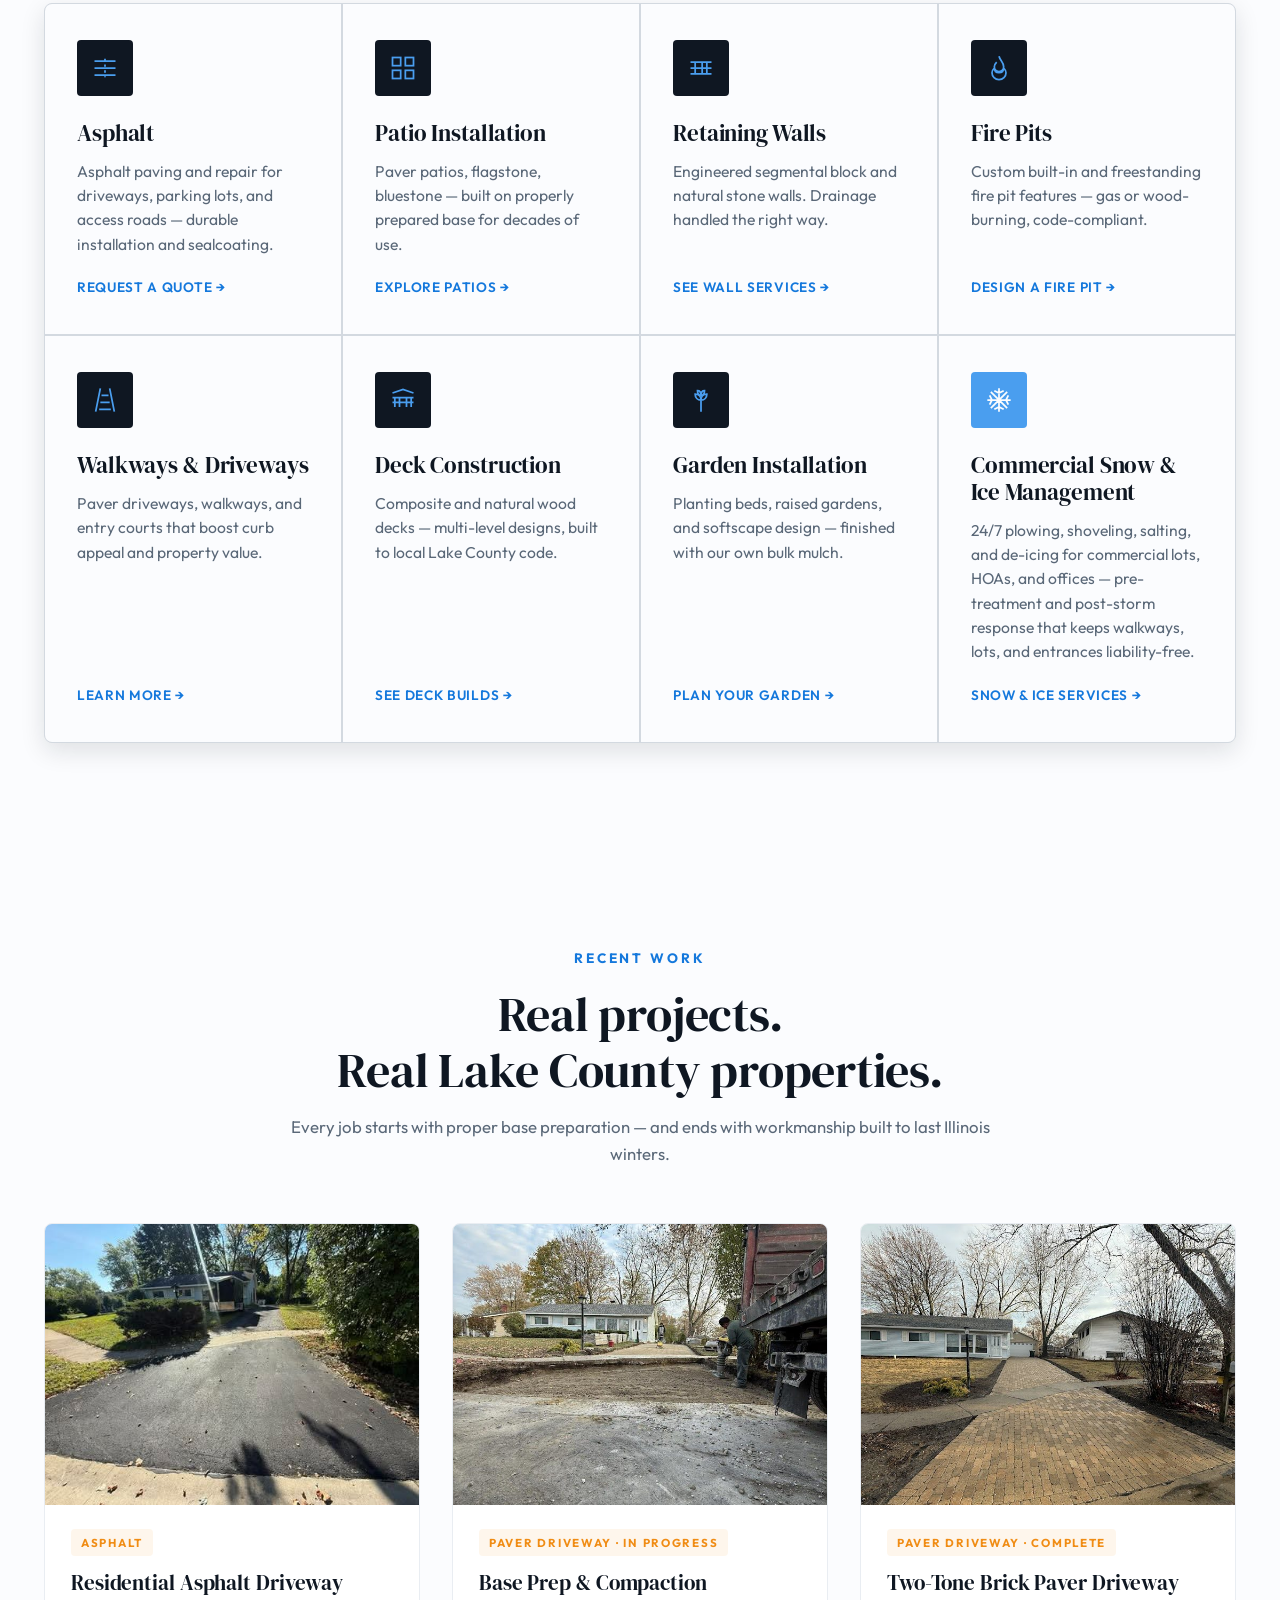
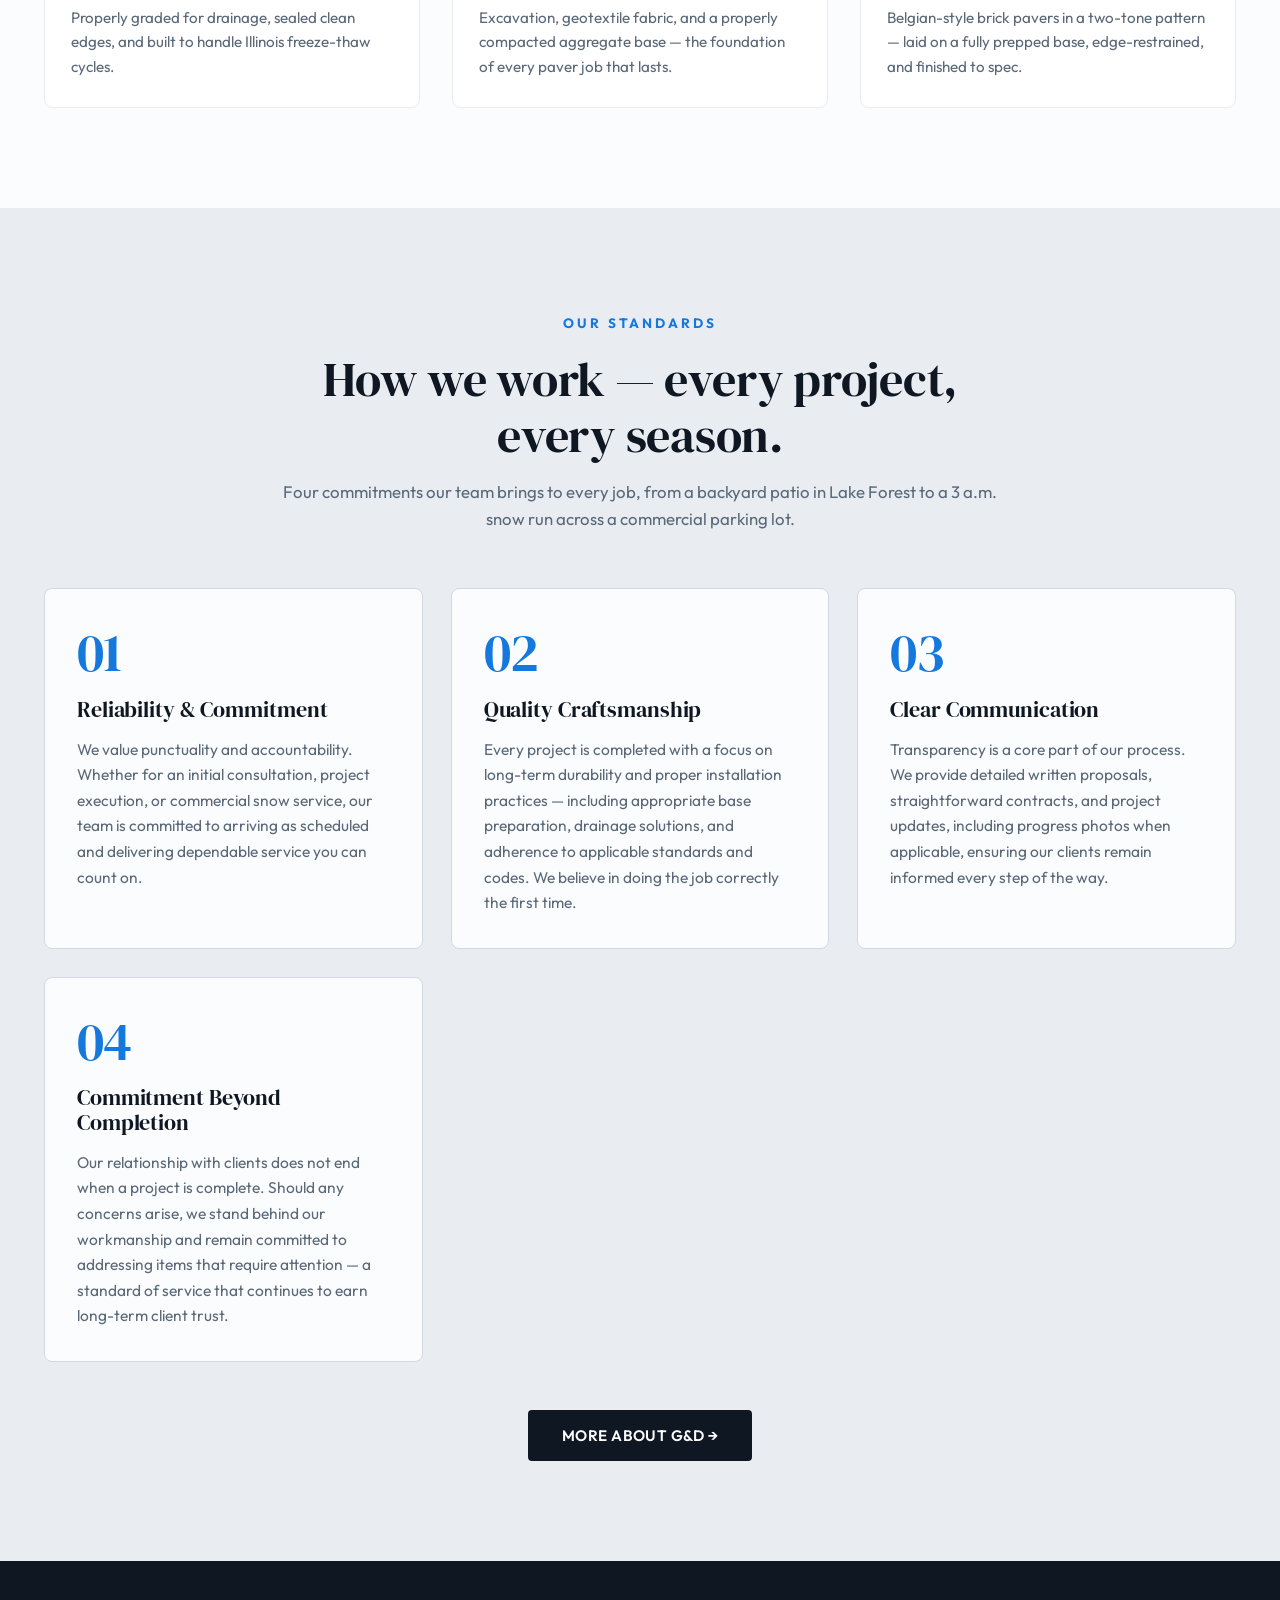
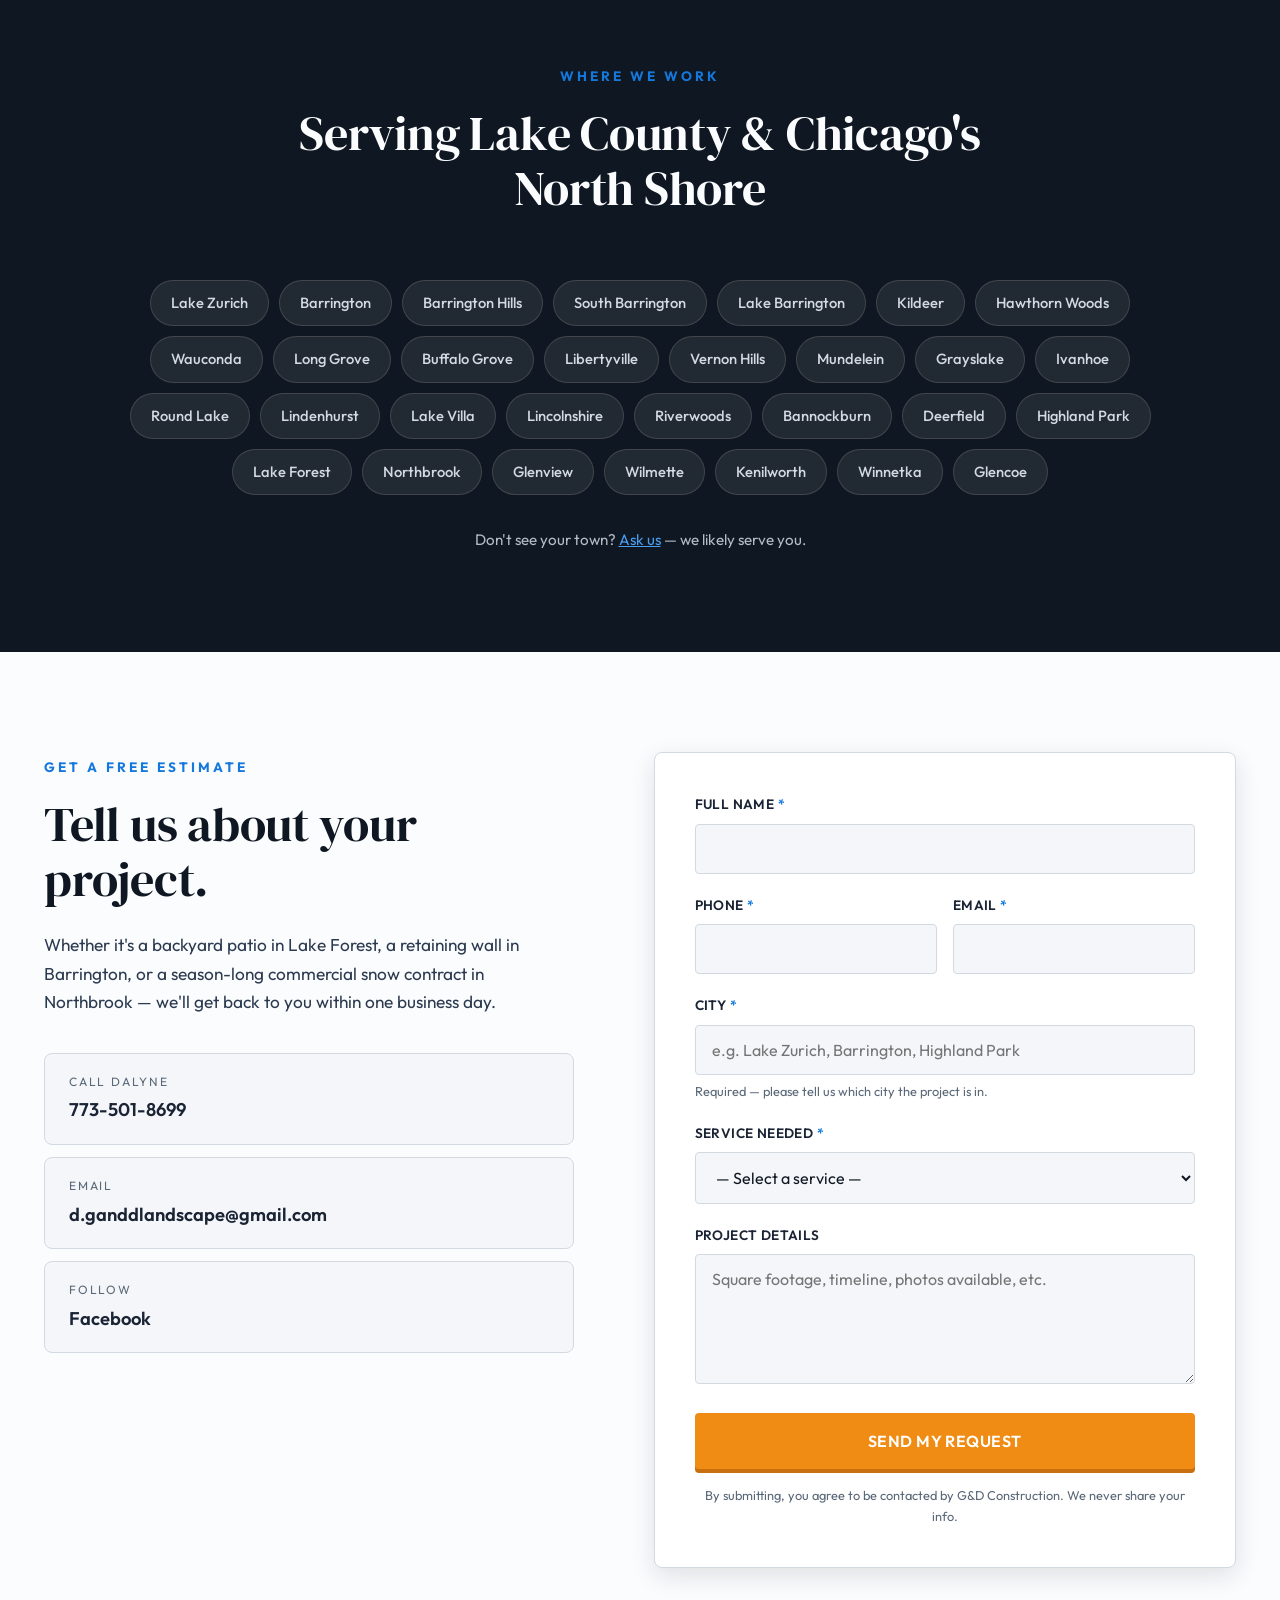
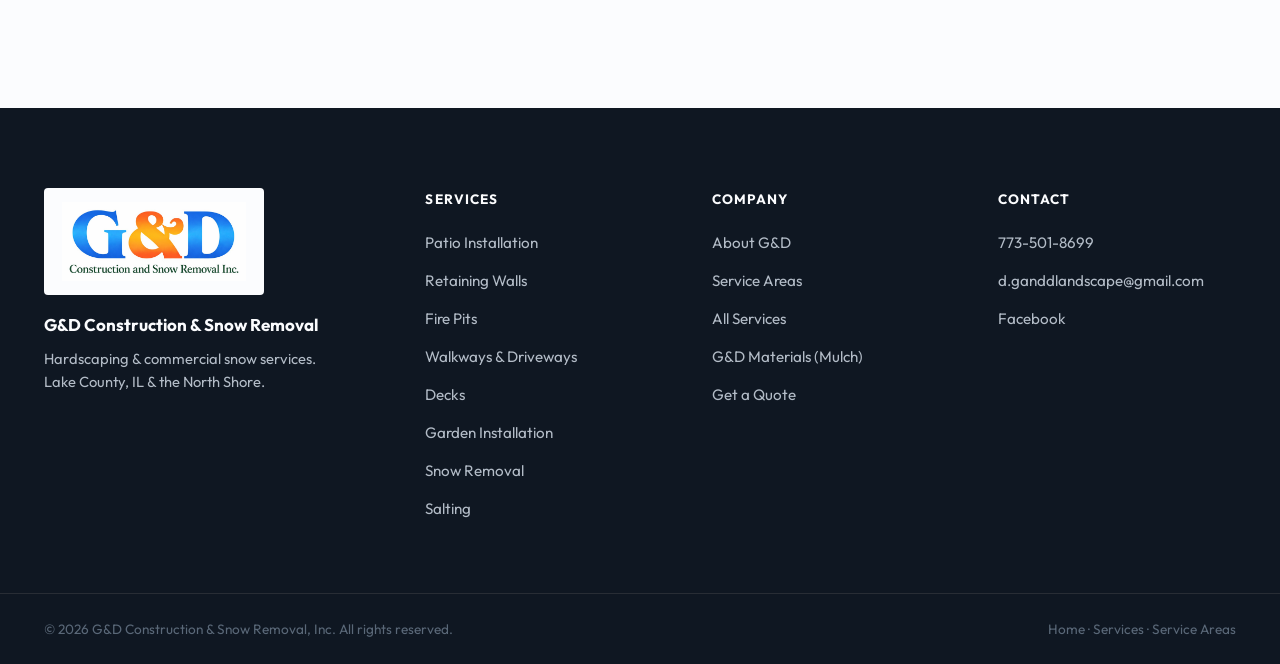
==== commit cdf654e1: "Add files via upload" ====
--- a/index.html
+++ b/index.html
@@ -74,14 +74,14 @@
     "@type": "OfferCatalog",
     "name": "Construction & Snow Services",
     "itemListElement": [
+      {"@type":"Offer","itemOffered":{"@type":"Service","name":"Asphalt Paving"}},
       {"@type":"Offer","itemOffered":{"@type":"Service","name":"Patio Installation"}},
       {"@type":"Offer","itemOffered":{"@type":"Service","name":"Retaining Walls"}},
       {"@type":"Offer","itemOffered":{"@type":"Service","name":"Fire Pits"}},
       {"@type":"Offer","itemOffered":{"@type":"Service","name":"Walkways & Driveways"}},
       {"@type":"Offer","itemOffered":{"@type":"Service","name":"Decks"}},
       {"@type":"Offer","itemOffered":{"@type":"Service","name":"Garden Construction"}},
-      {"@type":"Offer","itemOffered":{"@type":"Service","name":"Commercial Snow Removal"}},
-      {"@type":"Offer","itemOffered":{"@type":"Service","name":"Salting Services"}}
+      {"@type":"Offer","itemOffered":{"@type":"Service","name":"Commercial Snow & Ice Management"}}
     ]
   }
 }
@@ -156,6 +156,15 @@
     </div>
 
     <div class="service-grid">
+      <a href="index.html?service=Asphalt#contact" class="service-card">
+        <div class="service-icon" aria-hidden="true">
+          <svg viewBox="0 0 24 24" fill="none" stroke="currentColor" stroke-width="1.5"><path d="M3 18h18M3 12h18M3 6h18" stroke-dasharray="0"/><path d="M12 4v16" stroke-dasharray="2 3"/></svg>
+        </div>
+        <h3>Asphalt</h3>
+        <p>Asphalt paving and repair for driveways, parking lots, and access roads — durable installation and sealcoating.</p>
+        <span class="card-link">Request a quote →</span>
+      </a>
+
       <a href="patios.html" class="service-card">
         <div class="service-icon" aria-hidden="true">
           <svg viewBox="0 0 24 24" fill="none" stroke="currentColor" stroke-width="1.5"><rect x="3" y="3" width="7" height="7"/><rect x="14" y="3" width="7" height="7"/><rect x="3" y="14" width="7" height="7"/><rect x="14" y="14" width="7" height="7"/></svg>
@@ -214,19 +223,55 @@
         <div class="service-icon" aria-hidden="true">
           <svg viewBox="0 0 24 24" fill="none" stroke="currentColor" stroke-width="1.5"><path d="M12 2v20M2 12h20M5 5l14 14M19 5L5 19M8 4l4 2 4-2M8 20l4-2 4 2M4 8l2 4-2 4M20 8l-2 4 2 4"/></svg>
         </div>
-        <h3>Commercial Snow Removal</h3>
-        <p>24/7 plowing, shoveling, and clearing for commercial lots, HOAs, and offices.</p>
-        <span class="card-link">Snow services →</span>
-      </a>
-
-      <a href="salting.html" class="service-card service-card-snow">
-        <div class="service-icon" aria-hidden="true">
-          <svg viewBox="0 0 24 24" fill="none" stroke="currentColor" stroke-width="1.5"><circle cx="6" cy="6" r="1.5"/><circle cx="18" cy="6" r="1.5"/><circle cx="6" cy="18" r="1.5"/><circle cx="18" cy="18" r="1.5"/><circle cx="12" cy="12" r="1.5"/><circle cx="12" cy="3" r="1"/><circle cx="12" cy="21" r="1"/><circle cx="3" cy="12" r="1"/><circle cx="21" cy="12" r="1"/></svg>
-        </div>
-        <h3>Salting &amp; De-Icing</h3>
-        <p>Pre-treatment and post-storm salting to keep walkways, lots, and entrances liability-free.</p>
-        <span class="card-link">Salting services →</span>
-      </a>
+        <h3>Commercial Snow &amp; Ice Management</h3>
+        <p>24/7 plowing, shoveling, salting, and de-icing for commercial lots, HOAs, and offices — pre-treatment and post-storm response that keeps walkways, lots, and entrances liability-free.</p>
+        <span class="card-link">Snow &amp; ice services →</span>
+      </a>
+    </div>
+  </div>
+</section>
+
+<!-- Recent Work -->
+<section class="work-section section-pad">
+  <div class="container">
+    <div class="section-head" style="text-align:center; max-width: 720px; margin: 0 auto 56px;">
+      <span class="section-eyebrow">Recent Work</span>
+      <h2>Real projects.<br>Real Lake County properties.</h2>
+      <p class="section-sub">Every job starts with proper base preparation — and ends with workmanship built to last Illinois winters.</p>
+    </div>
+    <div class="work-grid">
+      <figure class="work-card">
+        <div class="work-photo">
+          <img src="asphalt-driveway.jpg" alt="Fresh asphalt driveway installed by G&D Construction in Lake County, IL" loading="lazy" width="480" height="360">
+        </div>
+        <figcaption>
+          <span class="work-tag">Asphalt</span>
+          <h3>Residential Asphalt Driveway</h3>
+          <p>Properly graded for drainage, sealed clean edges, and built to handle Illinois freeze-thaw cycles.</p>
+        </figcaption>
+      </figure>
+
+      <figure class="work-card">
+        <div class="work-photo">
+          <img src="paver-driveway-prep.jpg" alt="Excavation and base preparation for a brick paver driveway in Lake County" loading="lazy" width="701" height="935">
+        </div>
+        <figcaption>
+          <span class="work-tag">Paver Driveway · In Progress</span>
+          <h3>Base Prep &amp; Compaction</h3>
+          <p>Excavation, geotextile fabric, and a properly compacted aggregate base — the foundation of every paver job that lasts.</p>
+        </figcaption>
+      </figure>
+
+      <figure class="work-card">
+        <div class="work-photo">
+          <img src="paver-driveway-complete.jpg" alt="Completed brick paver driveway with two-tone Belgian-style pattern" loading="lazy" width="701" height="935">
+        </div>
+        <figcaption>
+          <span class="work-tag">Paver Driveway · Complete</span>
+          <h3>Two-Tone Brick Paver Driveway</h3>
+          <p>Belgian-style brick pavers in a two-tone pattern — laid on a fully prepped base, edge-restrained, and finished to spec.</p>
+        </figcaption>
+      </figure>
     </div>
   </div>
 </section>
@@ -377,10 +422,14 @@
             <option>Deck Construction</option>
             <option>Garden / Landscape Beds</option>
           </optgroup>
+          <optgroup label="Asphalt & Paving">
+            <option>Asphalt</option>
+            <option>Asphalt Driveway</option>
+            <option>Asphalt Parking Lot</option>
+            <option>Sealcoating / Repair</option>
+          </optgroup>
           <optgroup label="Snow & Ice">
-            <option>Residential Snow Removal</option>
-            <option>Commercial Snow Removal</option>
-            <option>Salting / De-Icing</option>
+            <option>Commercial Snow &amp; Ice Management</option>
             <option>Seasonal Snow Contract</option>
           </optgroup>
           <optgroup label="Mulch & Materials">
--- a/styles.css
+++ b/styles.css
@@ -429,6 +429,82 @@
 }
 .service-card-snow .service-icon { background: var(--ice-blue); color: var(--paper); }
 .service-card-snow:hover .service-icon { background: var(--stone-900); color: var(--ice-blue); }
+
+/* =========================================================
+   Recent Work
+   ========================================================= */
+.work-section { background: var(--paper); }
+.work-section .section-sub {
+  font-size: 1.05rem;
+  color: var(--stone-500);
+  margin-top: 16px;
+  line-height: 1.6;
+}
+.work-grid {
+  display: grid;
+  grid-template-columns: repeat(auto-fit, minmax(300px, 1fr));
+  gap: 32px;
+}
+.work-card {
+  margin: 0;
+  background: var(--white);
+  border: 1px solid var(--stone-100);
+  border-radius: var(--radius-lg);
+  overflow: hidden;
+  transition: all var(--transition);
+  display: flex;
+  flex-direction: column;
+}
+.work-card:hover {
+  transform: translateY(-4px);
+  border-color: var(--brand-blue-light);
+  box-shadow: var(--shadow-lg);
+}
+.work-photo {
+  aspect-ratio: 4 / 3;
+  overflow: hidden;
+  background: var(--stone-100);
+}
+.work-photo img {
+  width: 100%;
+  height: 100%;
+  object-fit: cover;
+  display: block;
+  transition: transform 600ms ease;
+}
+.work-card:hover .work-photo img { transform: scale(1.04); }
+.work-card figcaption {
+  padding: 24px 26px 28px;
+  flex: 1;
+  display: flex;
+  flex-direction: column;
+}
+.work-tag {
+  display: inline-block;
+  align-self: flex-start;
+  font-family: var(--font-body);
+  font-size: .72rem;
+  font-weight: 700;
+  letter-spacing: .15em;
+  text-transform: uppercase;
+  color: var(--brand-orange);
+  background: rgba(240,140,20,.08);
+  padding: 4px 10px;
+  border-radius: 4px;
+  margin-bottom: 14px;
+}
+.work-card h3 {
+  font-size: 1.3rem;
+  margin-bottom: 10px;
+  color: var(--stone-900);
+  line-height: 1.25;
+}
+.work-card p {
+  color: var(--stone-500);
+  font-size: .95rem;
+  line-height: 1.6;
+  margin: 0;
+}
 
 /* =========================================================
    Standards Section
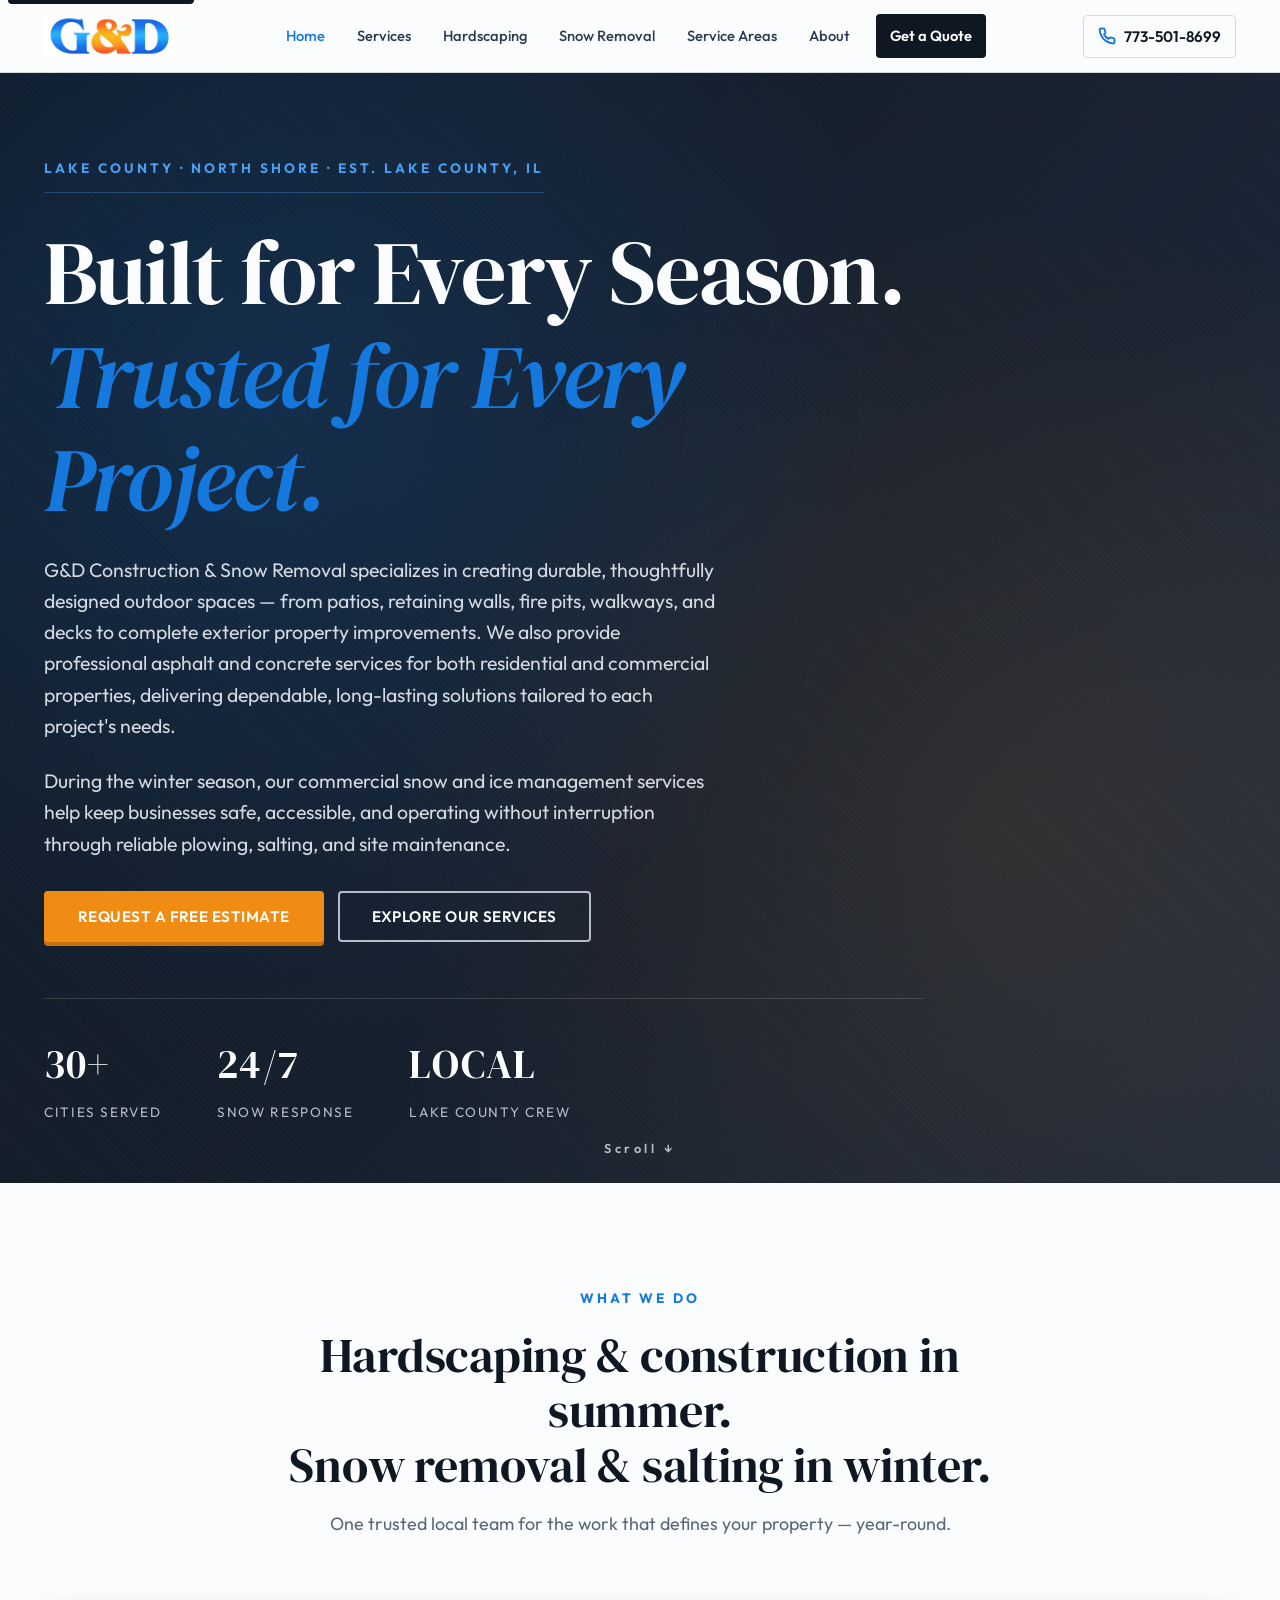
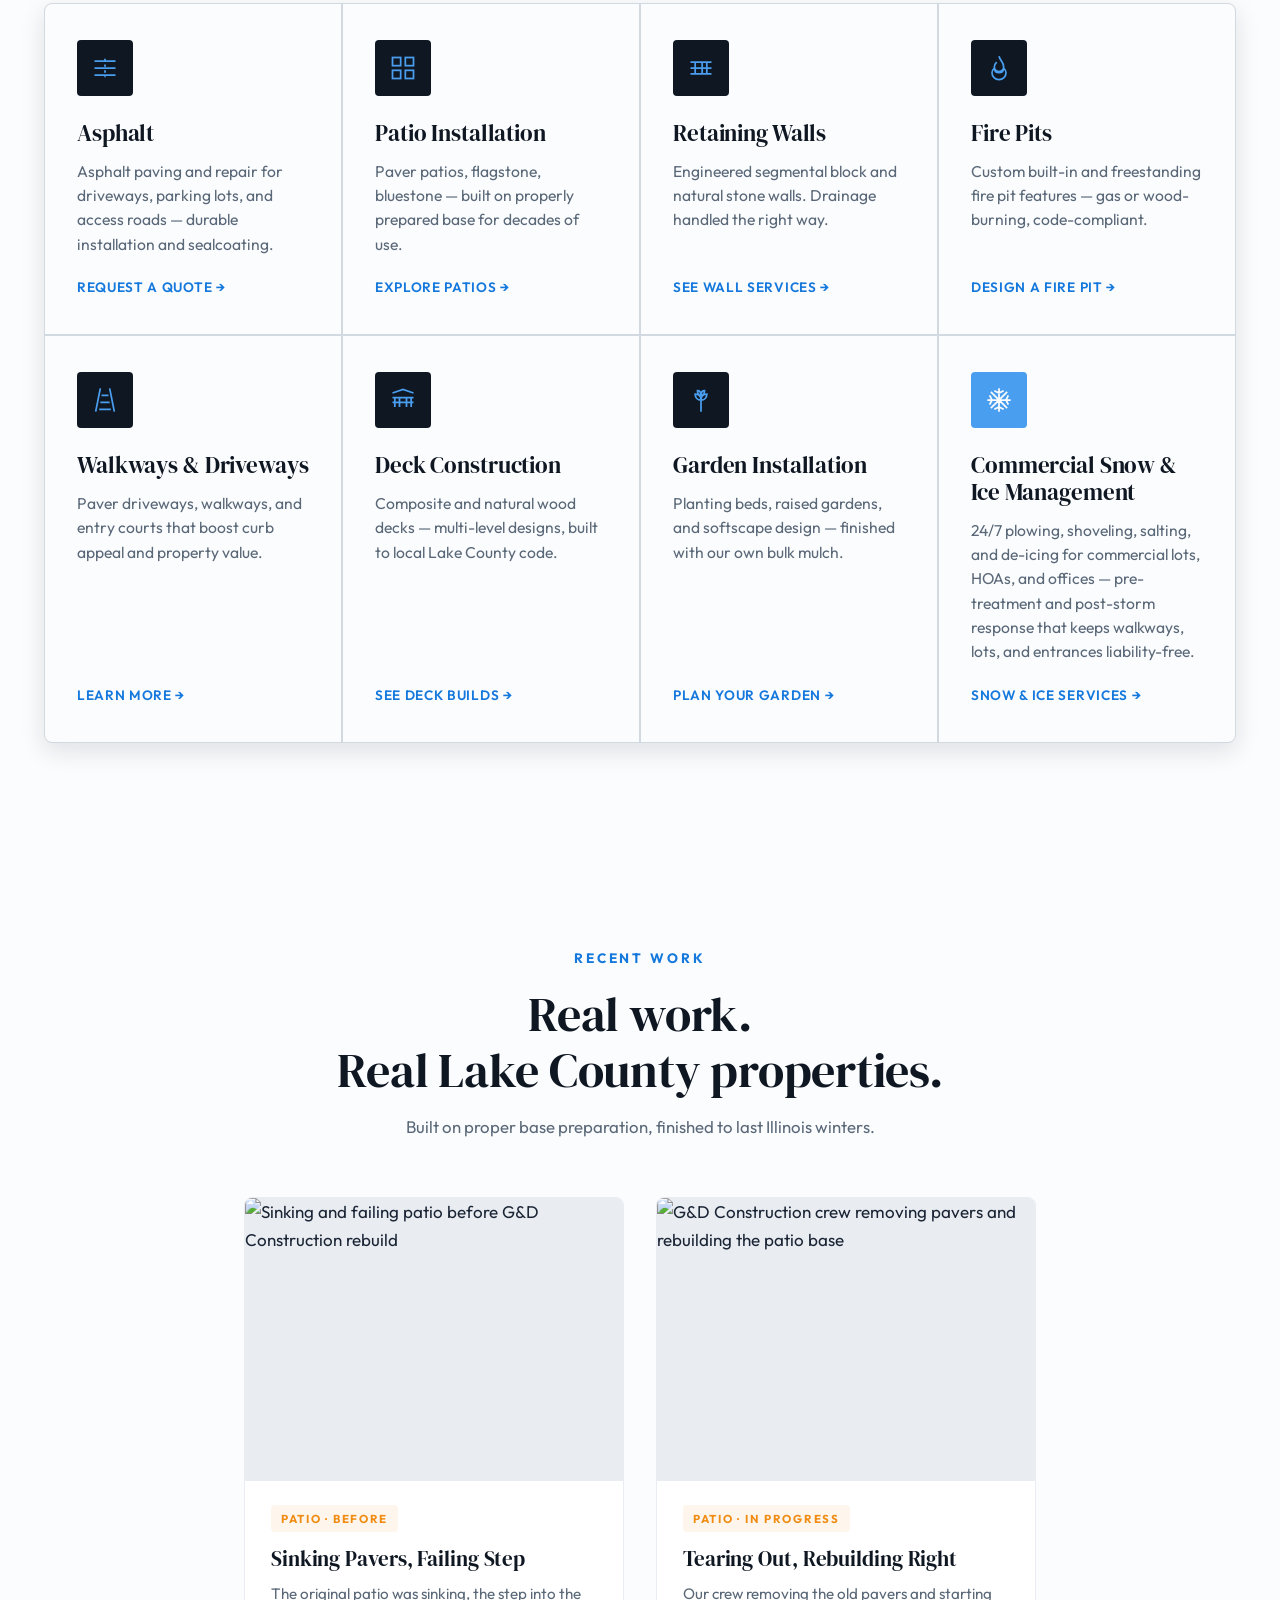
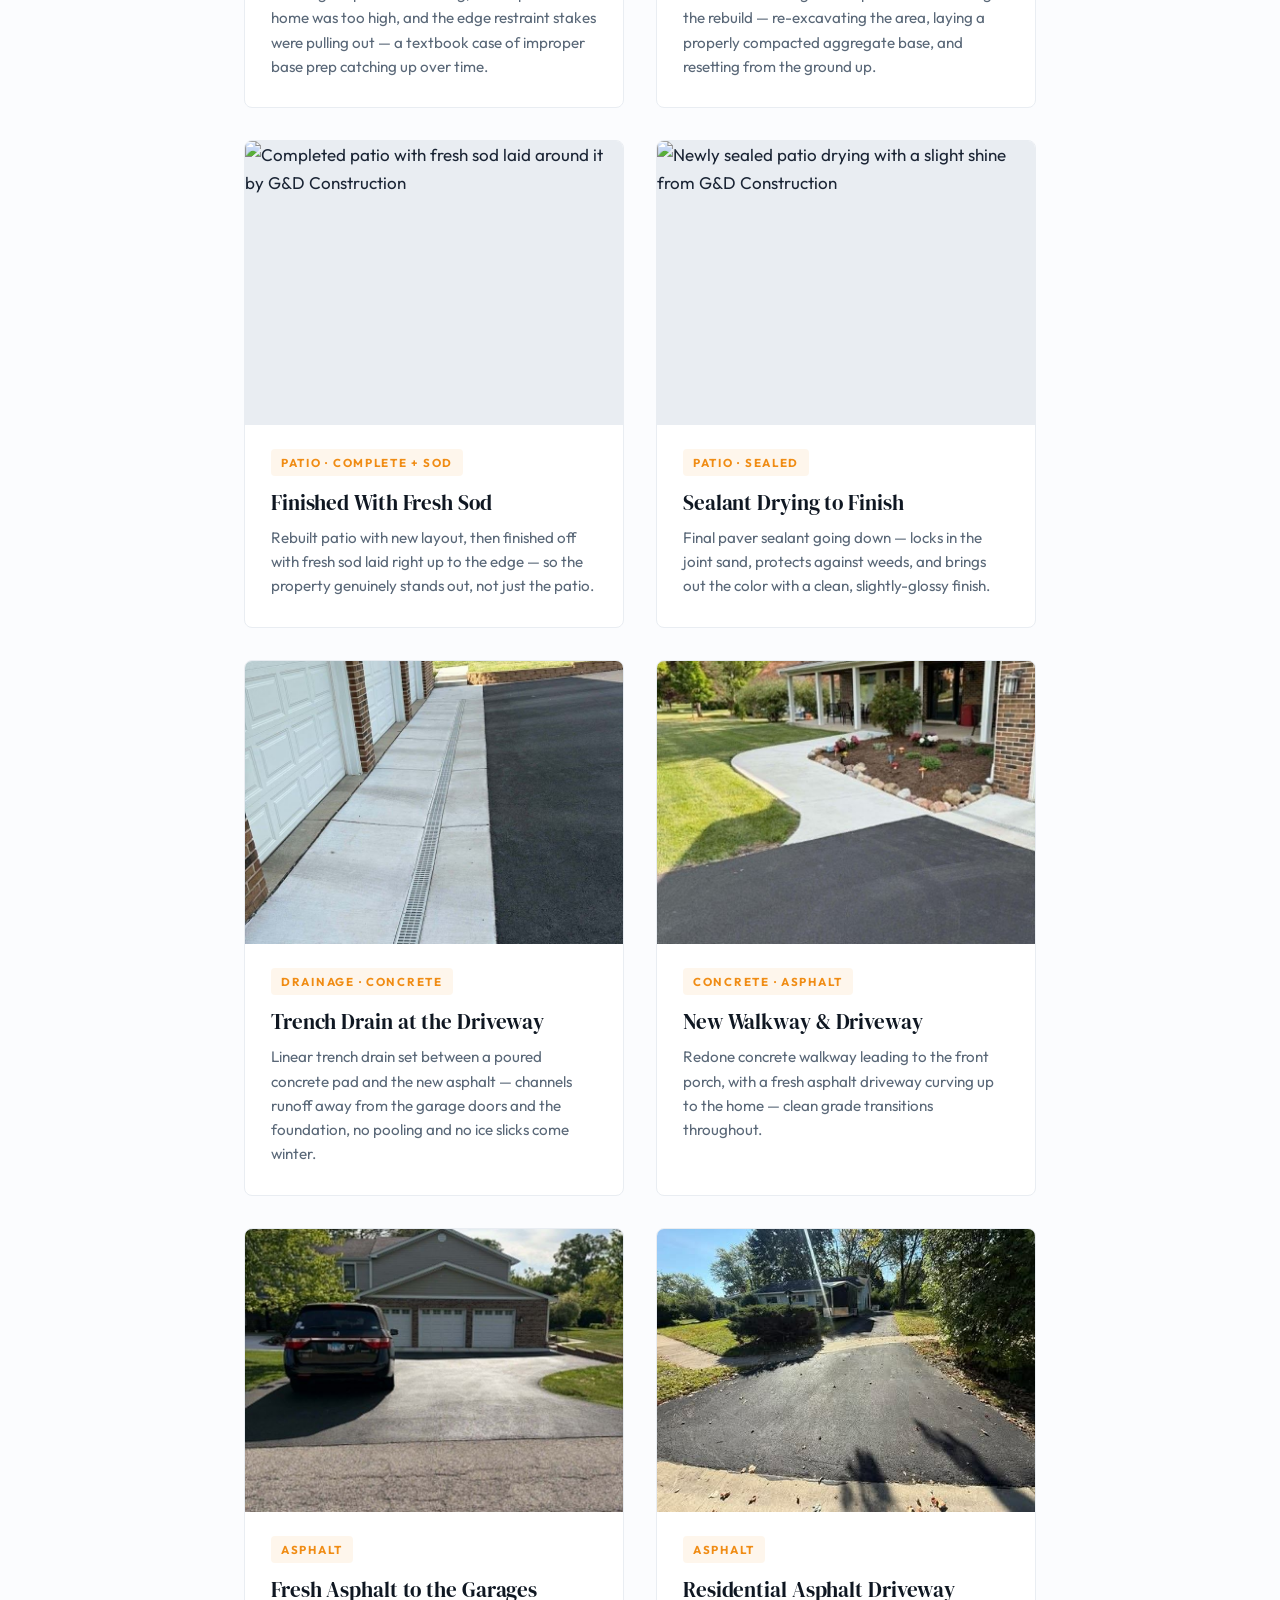
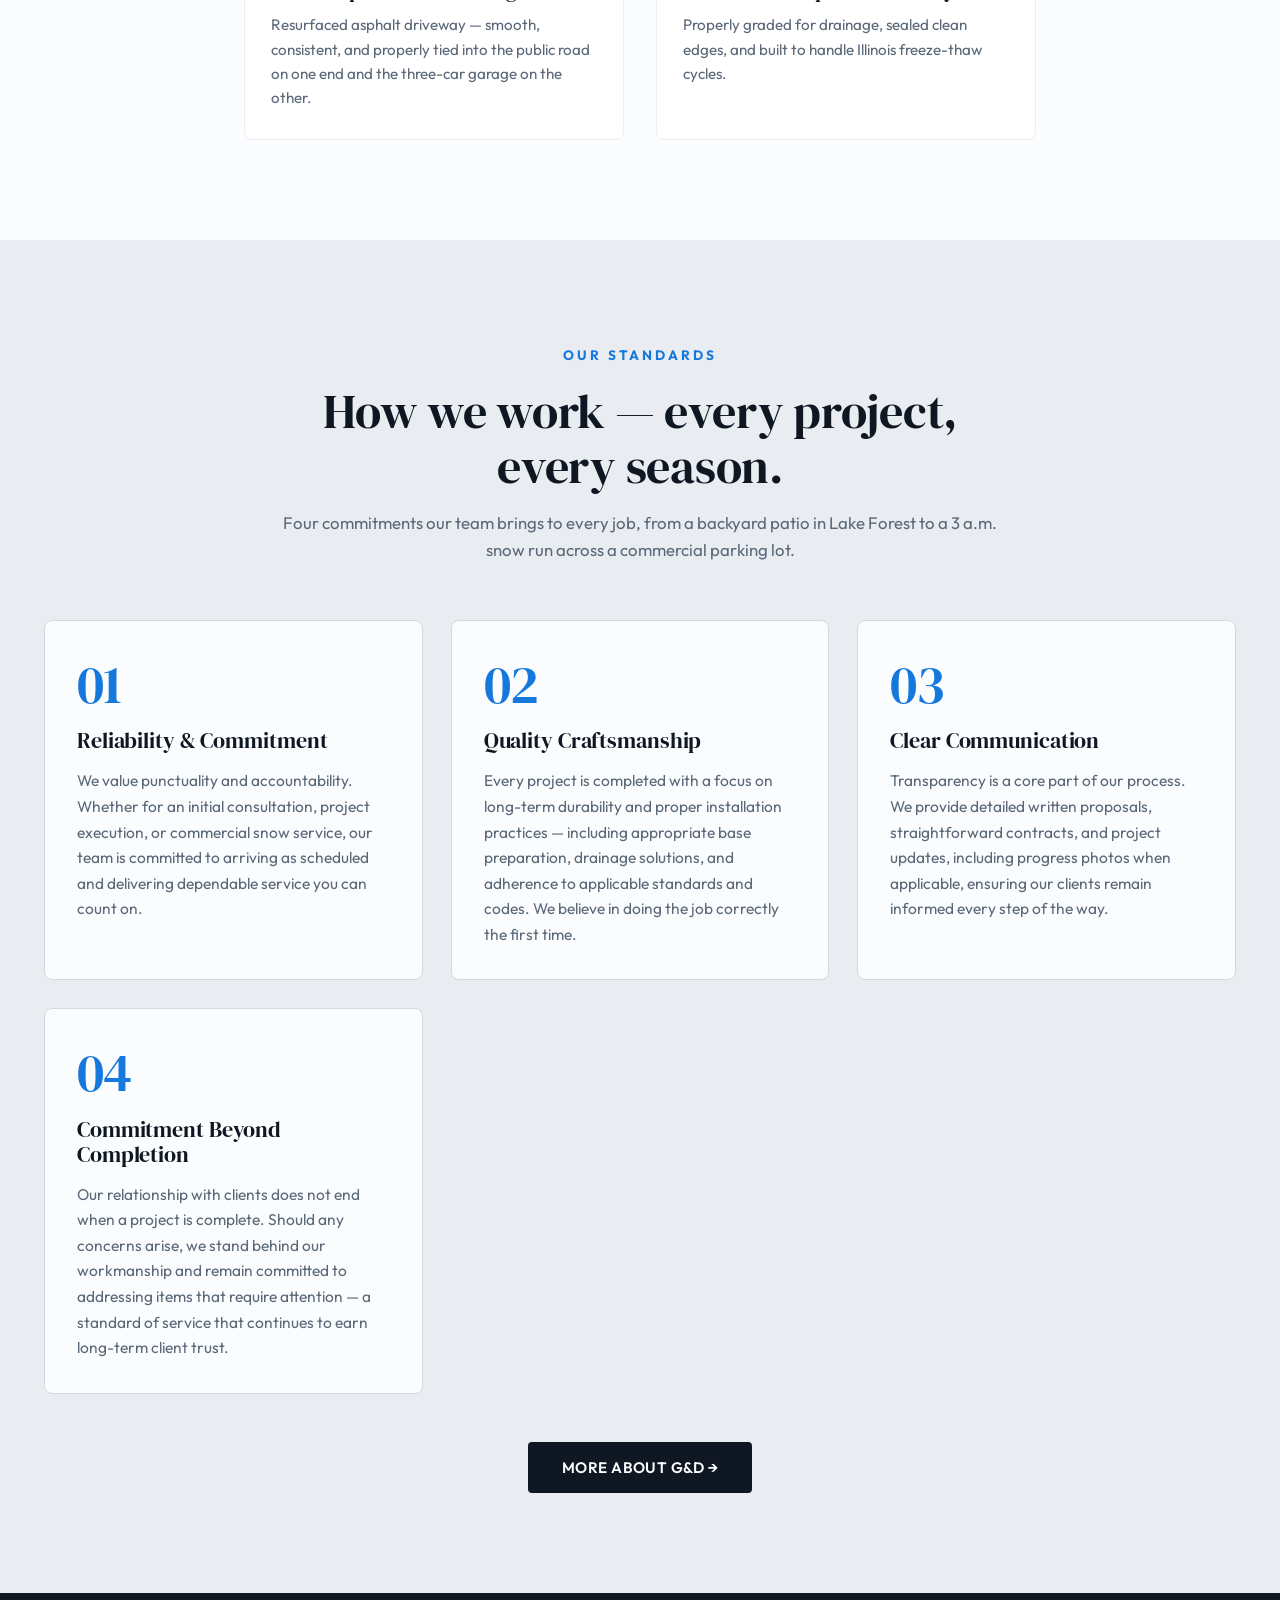
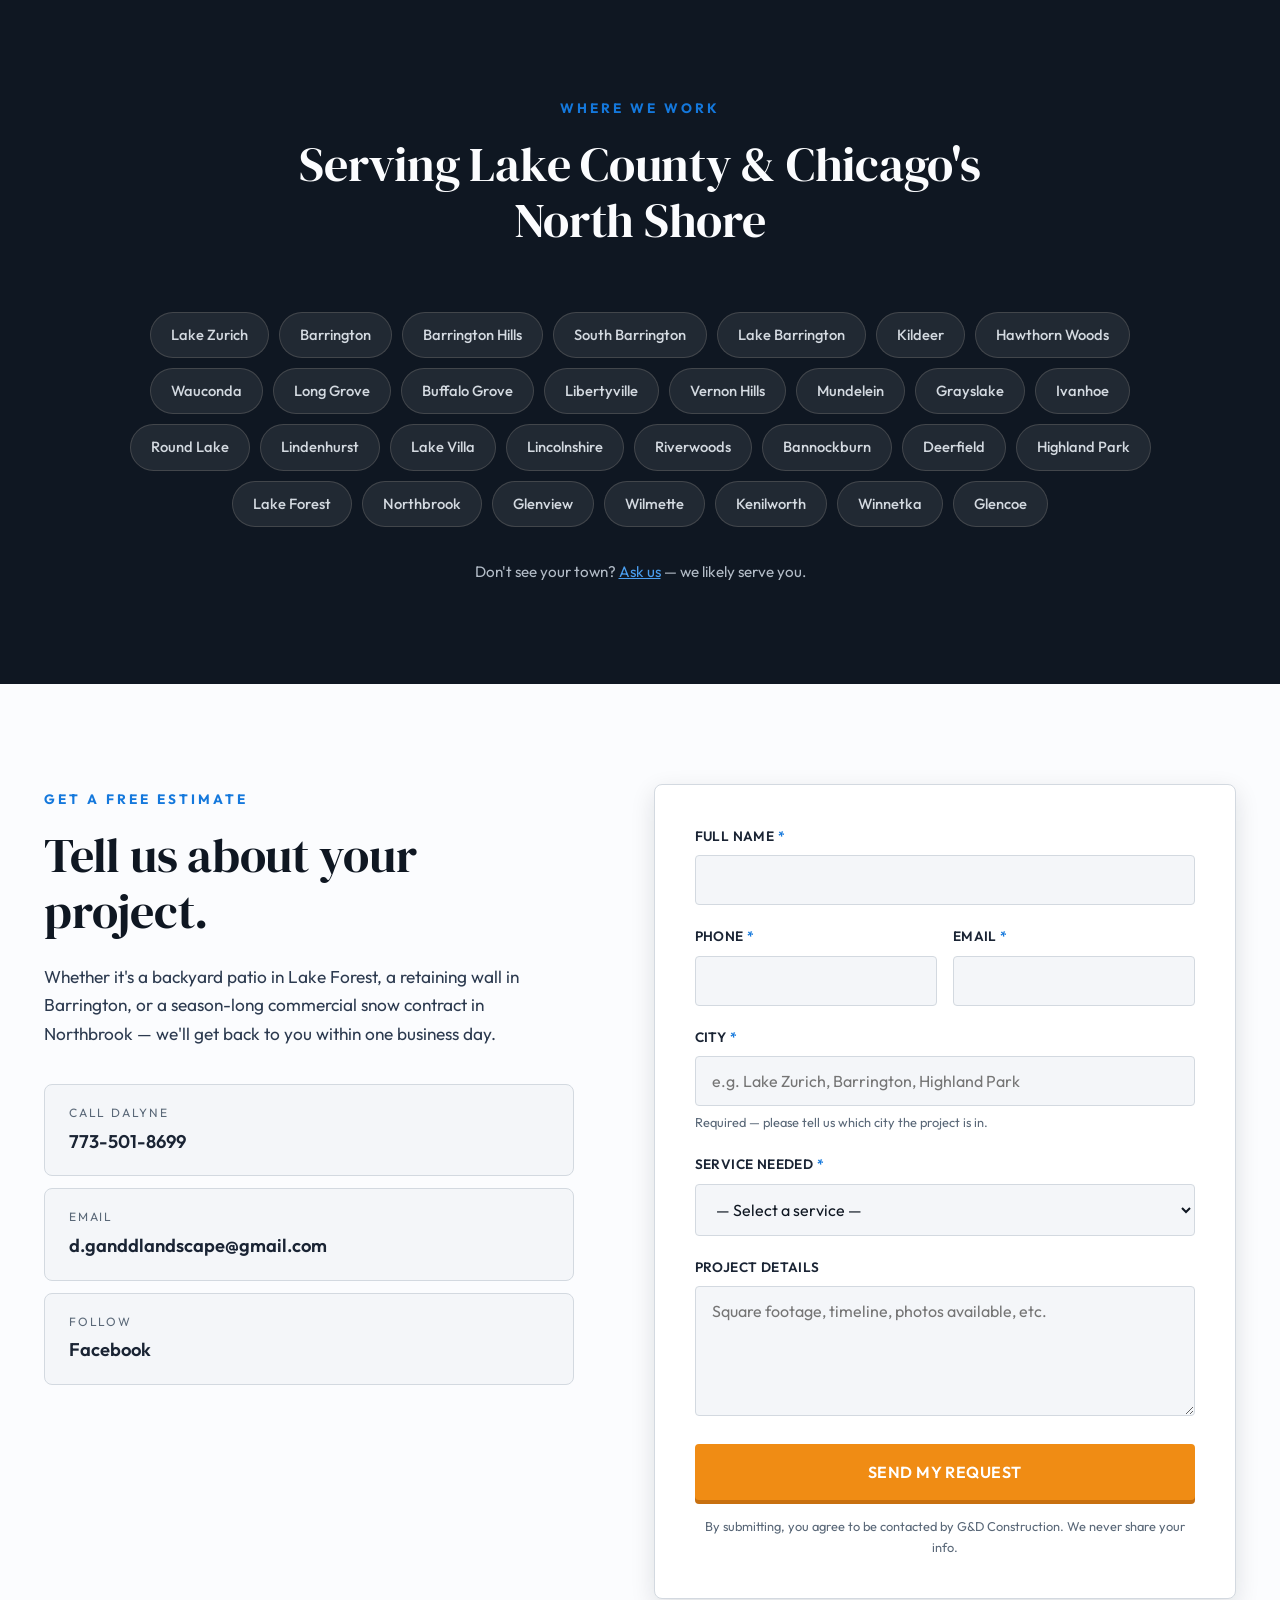
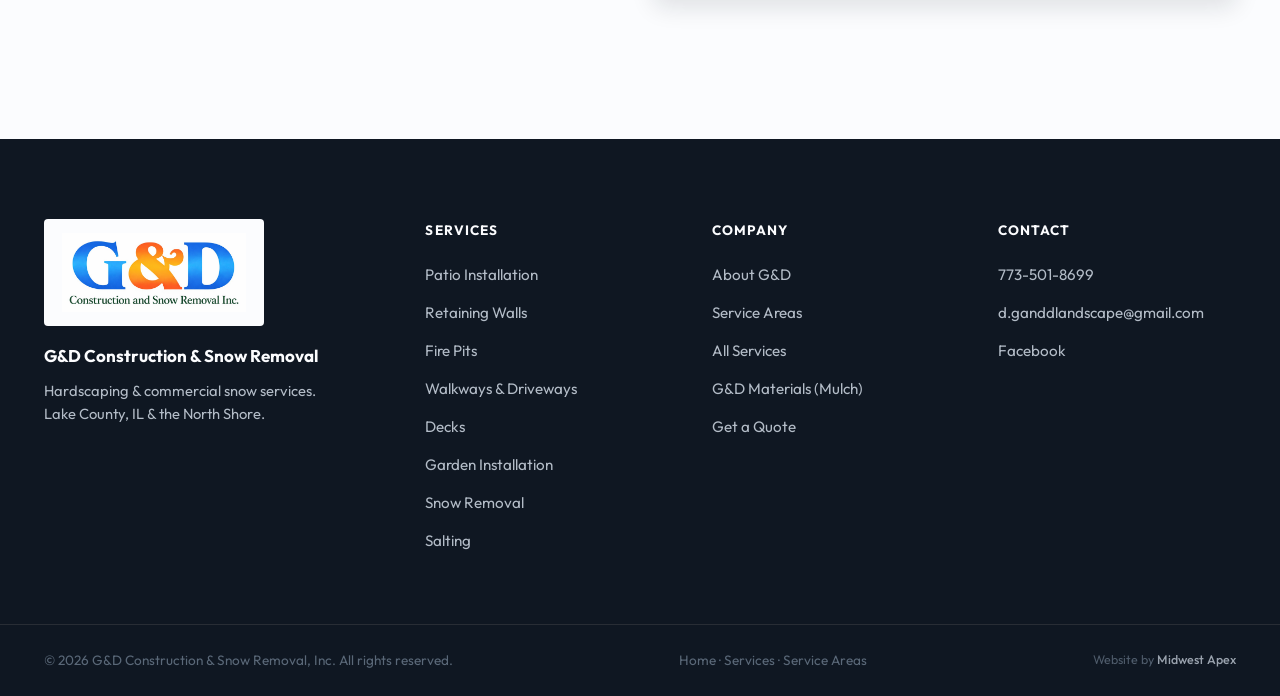
==== commit 0aba0771: "Add files via upload" ====
--- a/index.html
+++ b/index.html
@@ -236,10 +236,87 @@
   <div class="container">
     <div class="section-head" style="text-align:center; max-width: 720px; margin: 0 auto 56px;">
       <span class="section-eyebrow">Recent Work</span>
-      <h2>Real projects.<br>Real Lake County properties.</h2>
-      <p class="section-sub">Every job starts with proper base preparation — and ends with workmanship built to last Illinois winters.</p>
+      <h2>Real work.<br>Real Lake County properties.</h2>
+      <p class="section-sub">Built on proper base preparation, finished to last Illinois winters.</p>
     </div>
     <div class="work-grid">
+      <figure class="work-card">
+        <div class="work-photo">
+          <img src="patio-before.jpg" alt="Sinking and failing patio before G&D Construction rebuild" loading="lazy" width="1379" height="1034">
+        </div>
+        <figcaption>
+          <span class="work-tag">Patio · Before</span>
+          <h3>Sinking Pavers, Failing Step</h3>
+          <p>The original patio was sinking, the step into the home was too high, and the edge restraint stakes were pulling out — a textbook case of improper base prep catching up over time.</p>
+        </figcaption>
+      </figure>
+
+      <figure class="work-card">
+        <div class="work-photo">
+          <img src="patio-progress.jpg" alt="G&D Construction crew removing pavers and rebuilding the patio base" loading="lazy" width="776" height="1034">
+        </div>
+        <figcaption>
+          <span class="work-tag">Patio · In Progress</span>
+          <h3>Tearing Out, Rebuilding Right</h3>
+          <p>Our crew removing the old pavers and starting the rebuild — re-excavating the area, laying a properly compacted aggregate base, and resetting from the ground up.</p>
+        </figcaption>
+      </figure>
+
+      <figure class="work-card">
+        <div class="work-photo">
+          <img src="patio-complete-sod.jpg" alt="Completed patio with fresh sod laid around it by G&D Construction" loading="lazy" width="776" height="1034">
+        </div>
+        <figcaption>
+          <span class="work-tag">Patio · Complete + Sod</span>
+          <h3>Finished With Fresh Sod</h3>
+          <p>Rebuilt patio with new layout, then finished off with fresh sod laid right up to the edge — so the property genuinely stands out, not just the patio.</p>
+        </figcaption>
+      </figure>
+
+      <figure class="work-card">
+        <div class="work-photo">
+          <img src="patio-sealed.jpg" alt="Newly sealed patio drying with a slight shine from G&D Construction" loading="lazy" width="1379" height="1034">
+        </div>
+        <figcaption>
+          <span class="work-tag">Patio · Sealed</span>
+          <h3>Sealant Drying to Finish</h3>
+          <p>Final paver sealant going down — locks in the joint sand, protects against weeds, and brings out the color with a clean, slightly-glossy finish.</p>
+        </figcaption>
+      </figure>
+
+      <figure class="work-card">
+        <div class="work-photo">
+          <img src="drainage-trench.jpg" alt="Linear trench drain set between concrete pad and asphalt driveway by G&D Construction" loading="lazy" width="776" height="1034">
+        </div>
+        <figcaption>
+          <span class="work-tag">Drainage · Concrete</span>
+          <h3>Trench Drain at the Driveway</h3>
+          <p>Linear trench drain set between a poured concrete pad and the new asphalt — channels runoff away from the garage doors and the foundation, no pooling and no ice slicks come winter.</p>
+        </figcaption>
+      </figure>
+
+      <figure class="work-card">
+        <div class="work-photo">
+          <img src="driveway-walkway.jpg" alt="New asphalt driveway with redone concrete walkway to the front porch" loading="lazy" width="776" height="1034">
+        </div>
+        <figcaption>
+          <span class="work-tag">Concrete · Asphalt</span>
+          <h3>New Walkway &amp; Driveway</h3>
+          <p>Redone concrete walkway leading to the front porch, with a fresh asphalt driveway curving up to the home — clean grade transitions throughout.</p>
+        </figcaption>
+      </figure>
+
+      <figure class="work-card">
+        <div class="work-photo">
+          <img src="asphalt-garage-driveway.jpg" alt="Fresh asphalt driveway leading to a three-car garage installed by G&D Construction" loading="lazy" width="776" height="1034">
+        </div>
+        <figcaption>
+          <span class="work-tag">Asphalt</span>
+          <h3>Fresh Asphalt to the Garages</h3>
+          <p>Resurfaced asphalt driveway — smooth, consistent, and properly tied into the public road on one end and the three-car garage on the other.</p>
+        </figcaption>
+      </figure>
+
       <figure class="work-card">
         <div class="work-photo">
           <img src="asphalt-driveway.jpg" alt="Fresh asphalt driveway installed by G&D Construction in Lake County, IL" loading="lazy" width="480" height="360">
@@ -248,28 +325,6 @@
           <span class="work-tag">Asphalt</span>
           <h3>Residential Asphalt Driveway</h3>
           <p>Properly graded for drainage, sealed clean edges, and built to handle Illinois freeze-thaw cycles.</p>
-        </figcaption>
-      </figure>
-
-      <figure class="work-card">
-        <div class="work-photo">
-          <img src="paver-driveway-prep.jpg" alt="Excavation and base preparation for a brick paver driveway in Lake County" loading="lazy" width="701" height="935">
-        </div>
-        <figcaption>
-          <span class="work-tag">Paver Driveway · In Progress</span>
-          <h3>Base Prep &amp; Compaction</h3>
-          <p>Excavation, geotextile fabric, and a properly compacted aggregate base — the foundation of every paver job that lasts.</p>
-        </figcaption>
-      </figure>
-
-      <figure class="work-card">
-        <div class="work-photo">
-          <img src="paver-driveway-complete.jpg" alt="Completed brick paver driveway with two-tone Belgian-style pattern" loading="lazy" width="701" height="935">
-        </div>
-        <figcaption>
-          <span class="work-tag">Paver Driveway · Complete</span>
-          <h3>Two-Tone Brick Paver Driveway</h3>
-          <p>Belgian-style brick pavers in a two-tone pattern — laid on a fully prepped base, edge-restrained, and finished to spec.</p>
         </figcaption>
       </figure>
     </div>
@@ -500,6 +555,7 @@
     <div class="container">
       <p>&copy; <span id="year"></span> G&amp;D Construction &amp; Snow Removal, Inc. All rights reserved.</p>
       <p class="footer-bottom-links"><a href="index.html">Home</a> · <a href="services.html">Services</a> · <a href="service-areas.html">Service Areas</a></p>
+      <p class="footer-credit">Website by <a href="https://midwestapex.com" target="_blank" rel="noopener">Midwest Apex</a></p>
     </div>
   </div>
 </footer>
--- a/styles.css
+++ b/styles.css
@@ -442,8 +442,16 @@
 }
 .work-grid {
   display: grid;
-  grid-template-columns: repeat(auto-fit, minmax(300px, 1fr));
+  grid-template-columns: repeat(auto-fit, minmax(300px, 380px));
   gap: 32px;
+  justify-content: center;
+}
+/* If the last card is alone in an odd position (e.g. 3rd of 3 or 5th of 5 in a 2-col layout), center it across the row */
+.work-grid > .work-card:nth-child(odd):last-child:not(:first-child) {
+  grid-column: 1 / -1;
+  justify-self: center;
+  max-width: 380px;
+  width: 100%;
 }
 .work-card {
   margin: 0;
@@ -727,8 +735,12 @@
   flex-wrap: wrap;
   gap: 12px;
 }
+
 .footer-bottom p { font-size: .85rem; color: var(--stone-500); margin: 0; }
 .footer-bottom a { color: var(--stone-400); }
+.footer-credit { font-size: .78rem !important; color: var(--stone-500); opacity: .85; }
+.footer-credit a { color: var(--stone-300); font-weight: 500; text-decoration: none; }
+.footer-credit a:hover { color: var(--brand-blue-light); text-decoration: underline; }
 
 /* =========================================================
    Inner Page Hero (for service / location pages)
